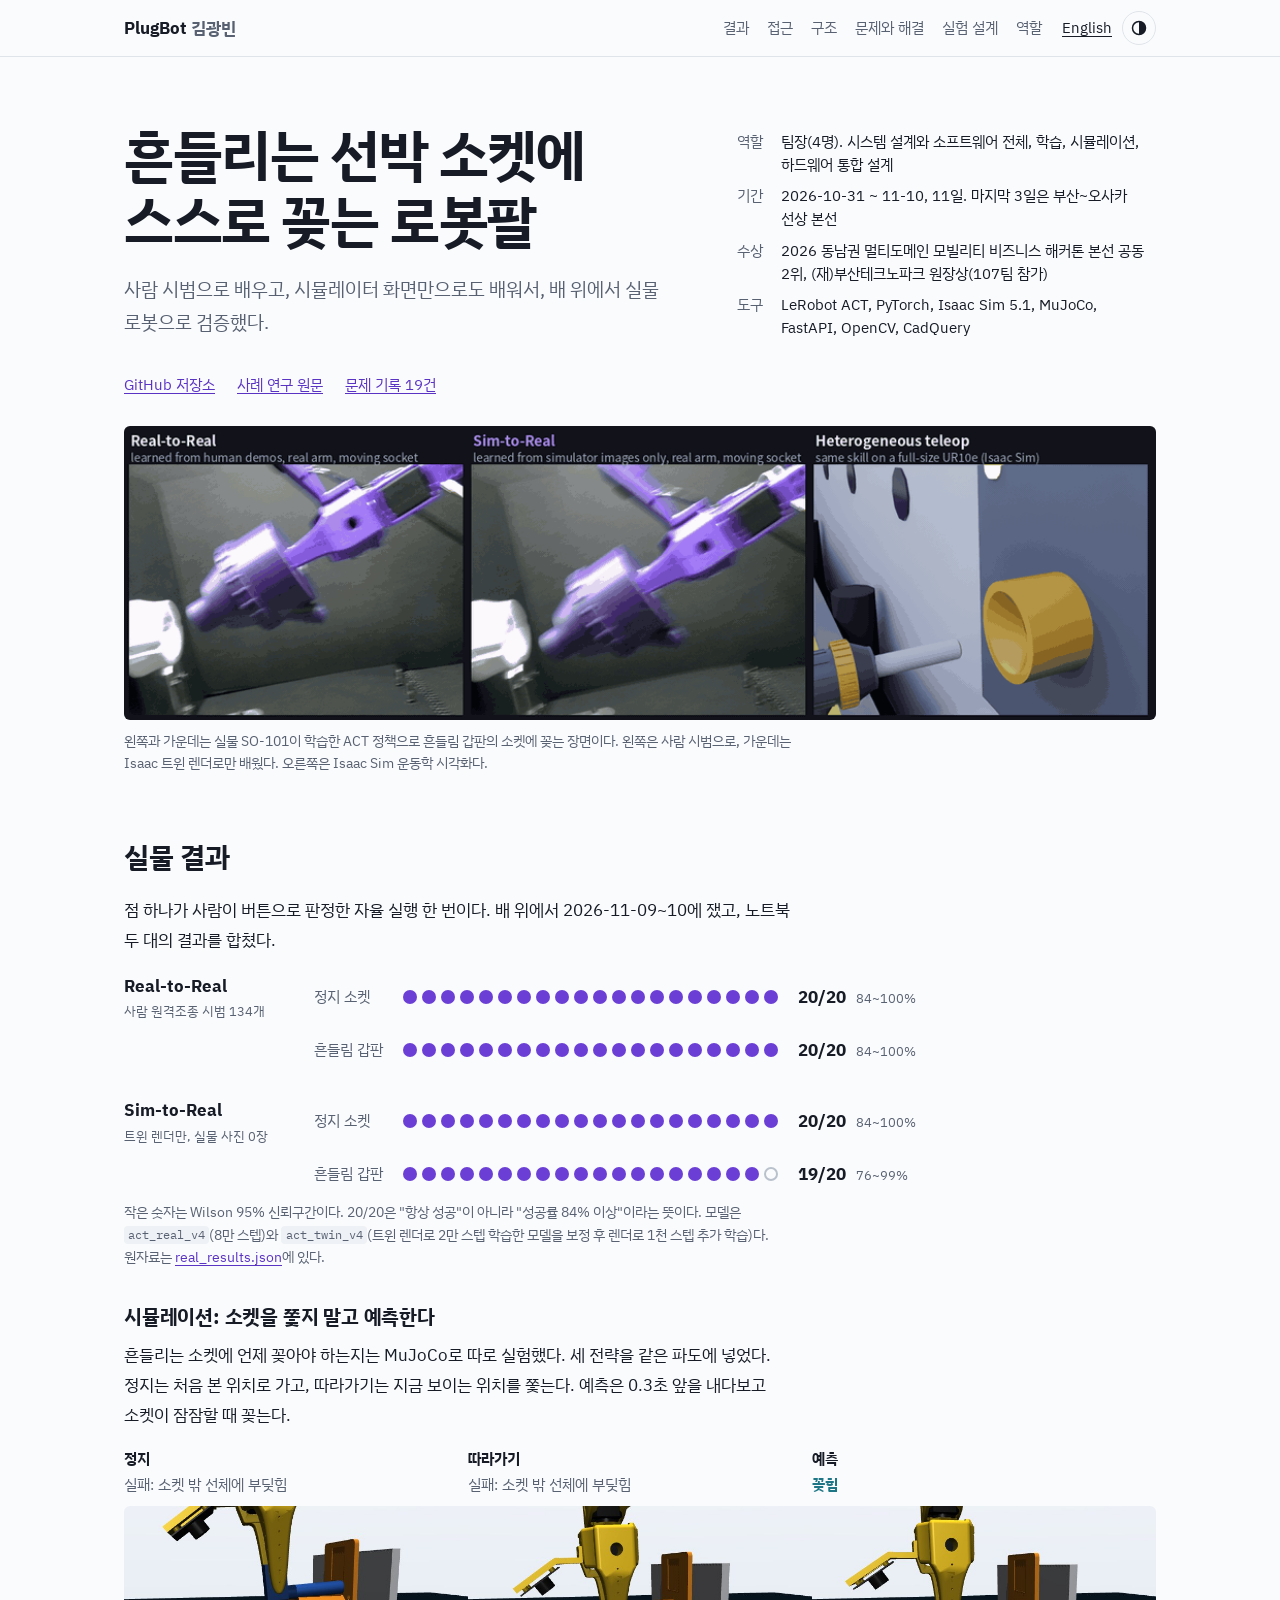
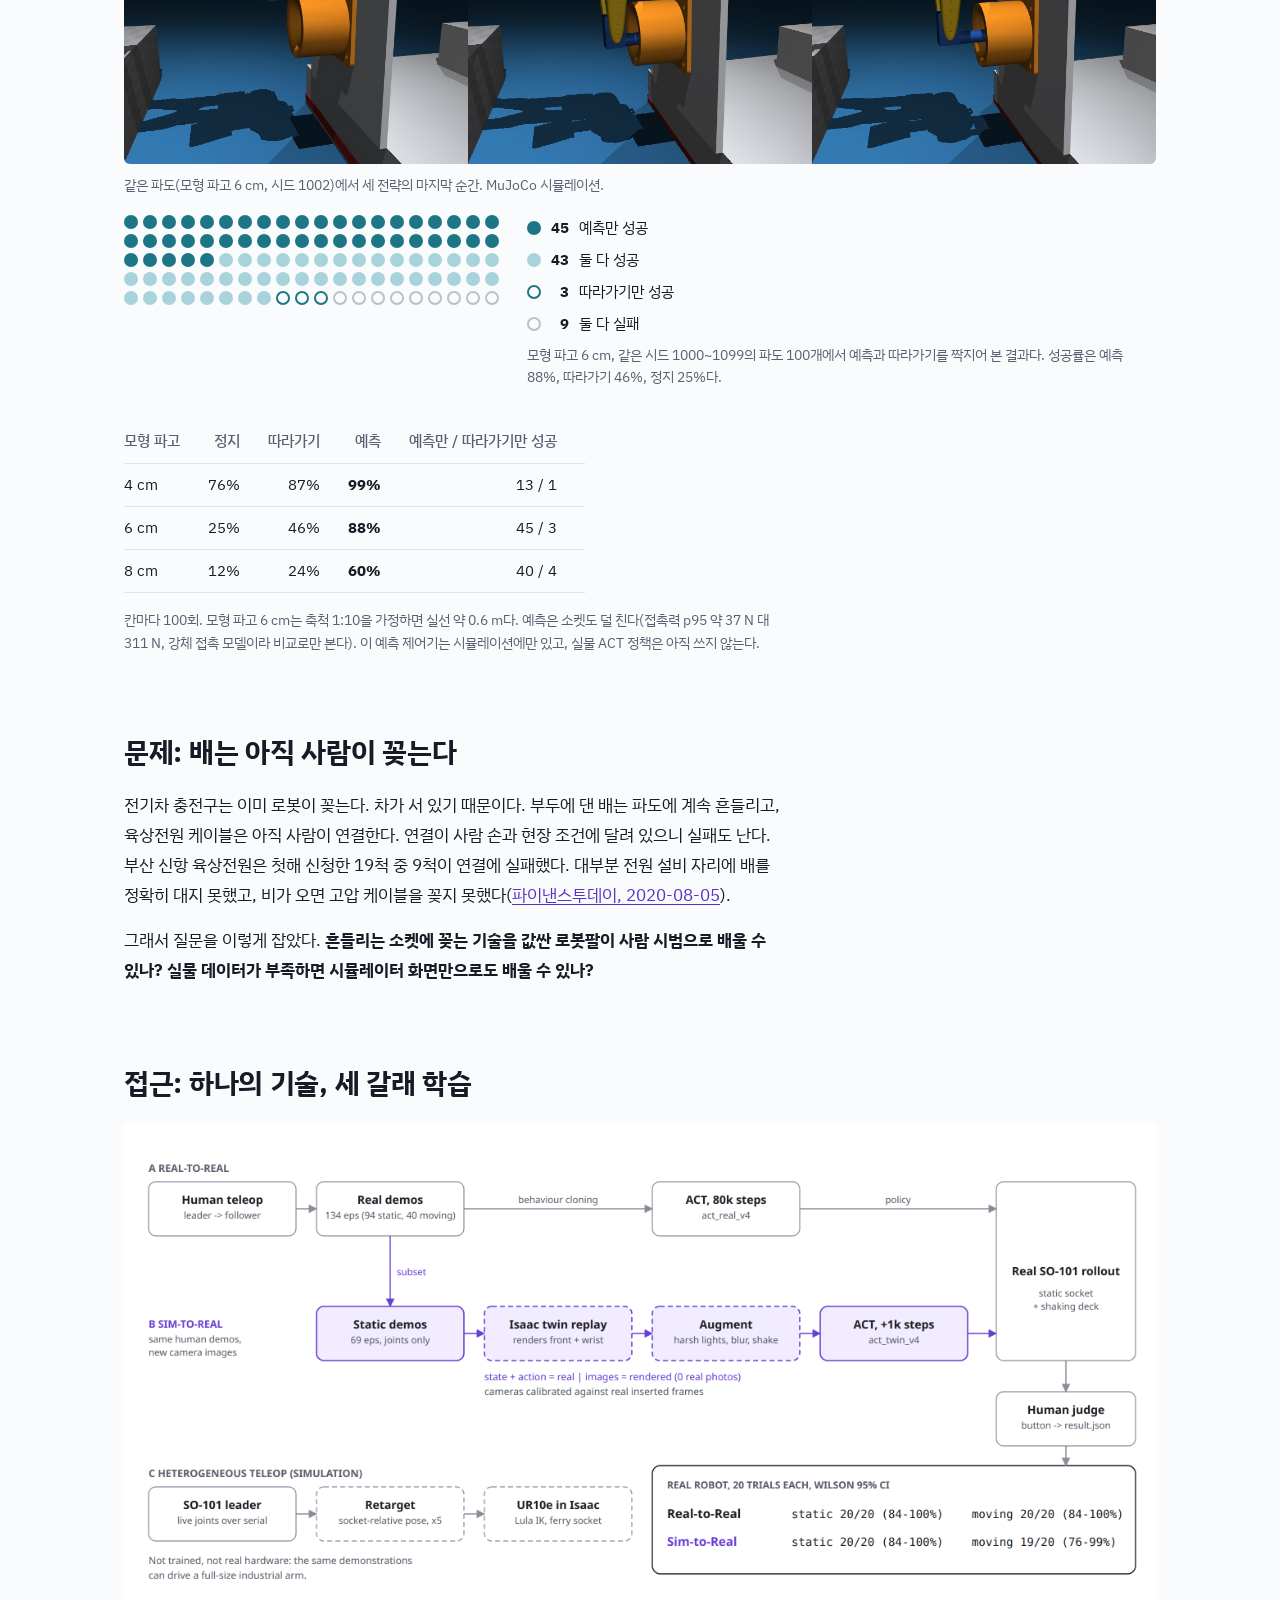
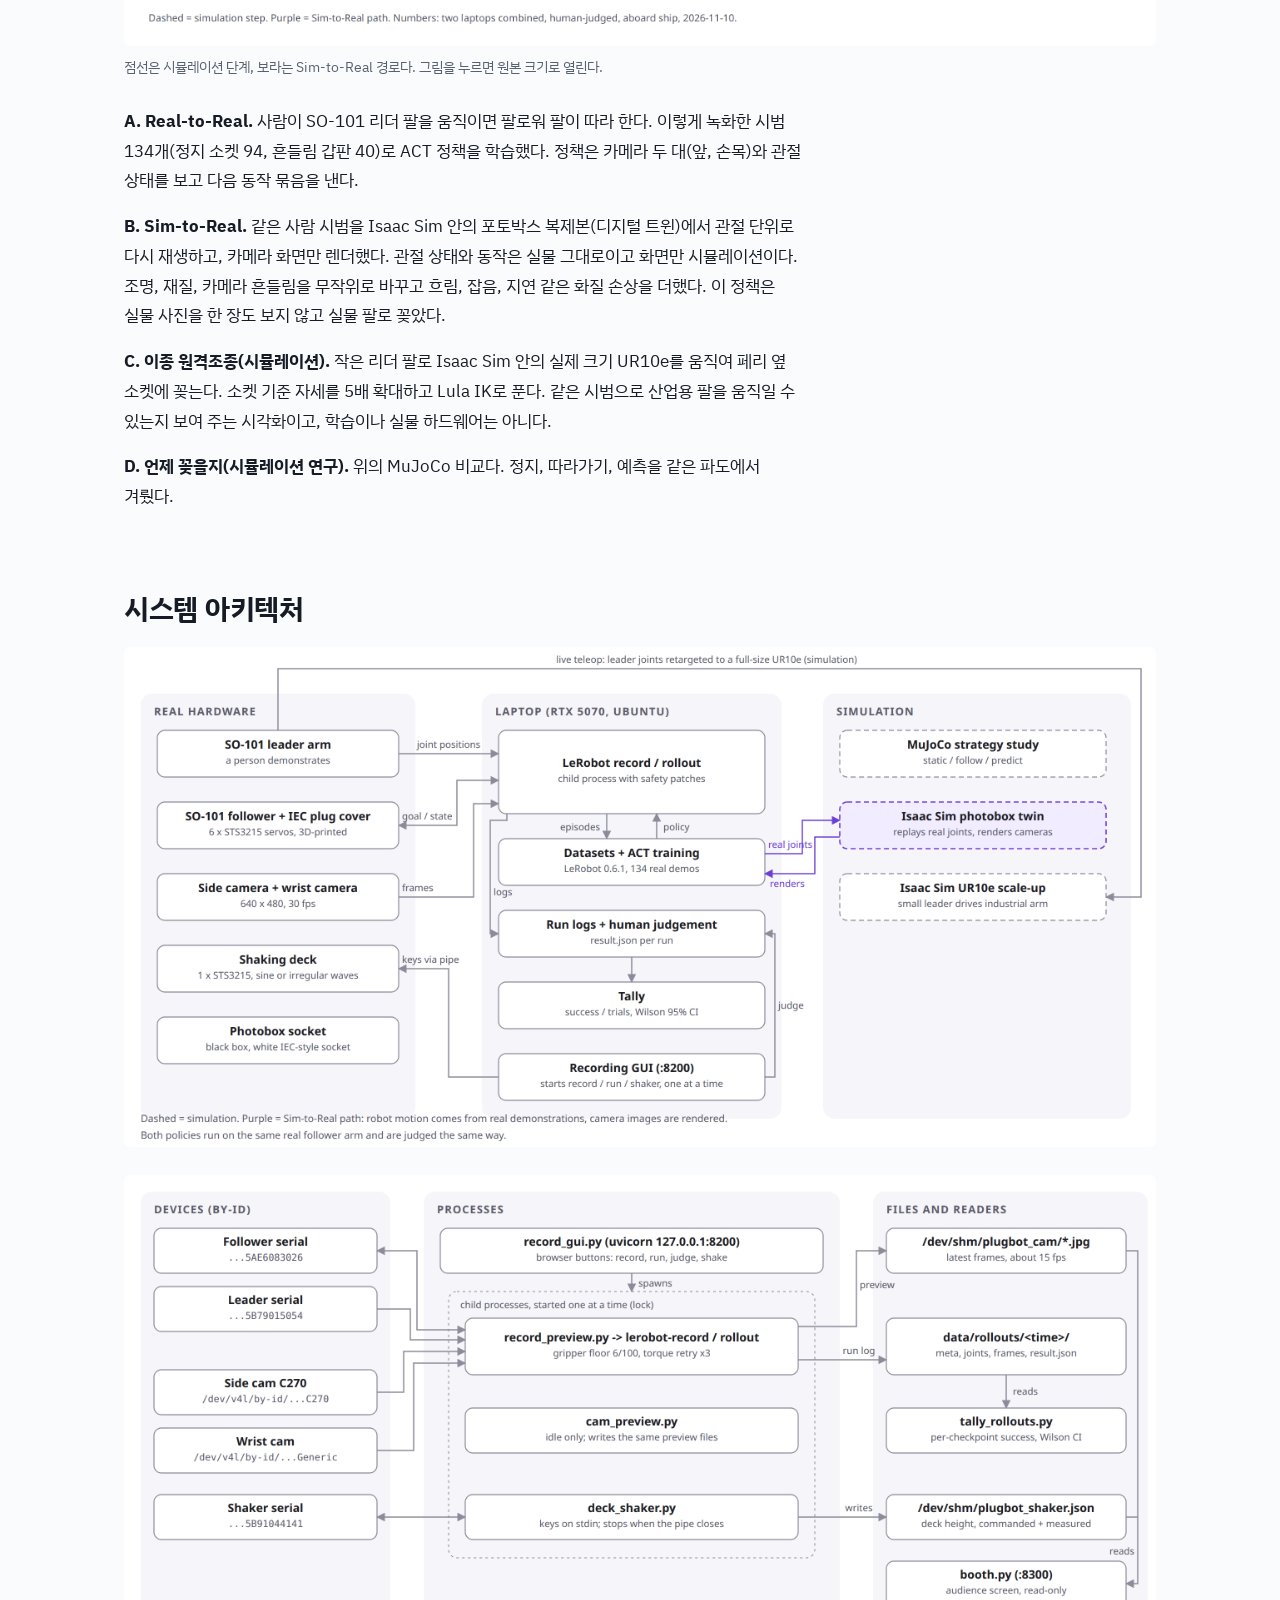
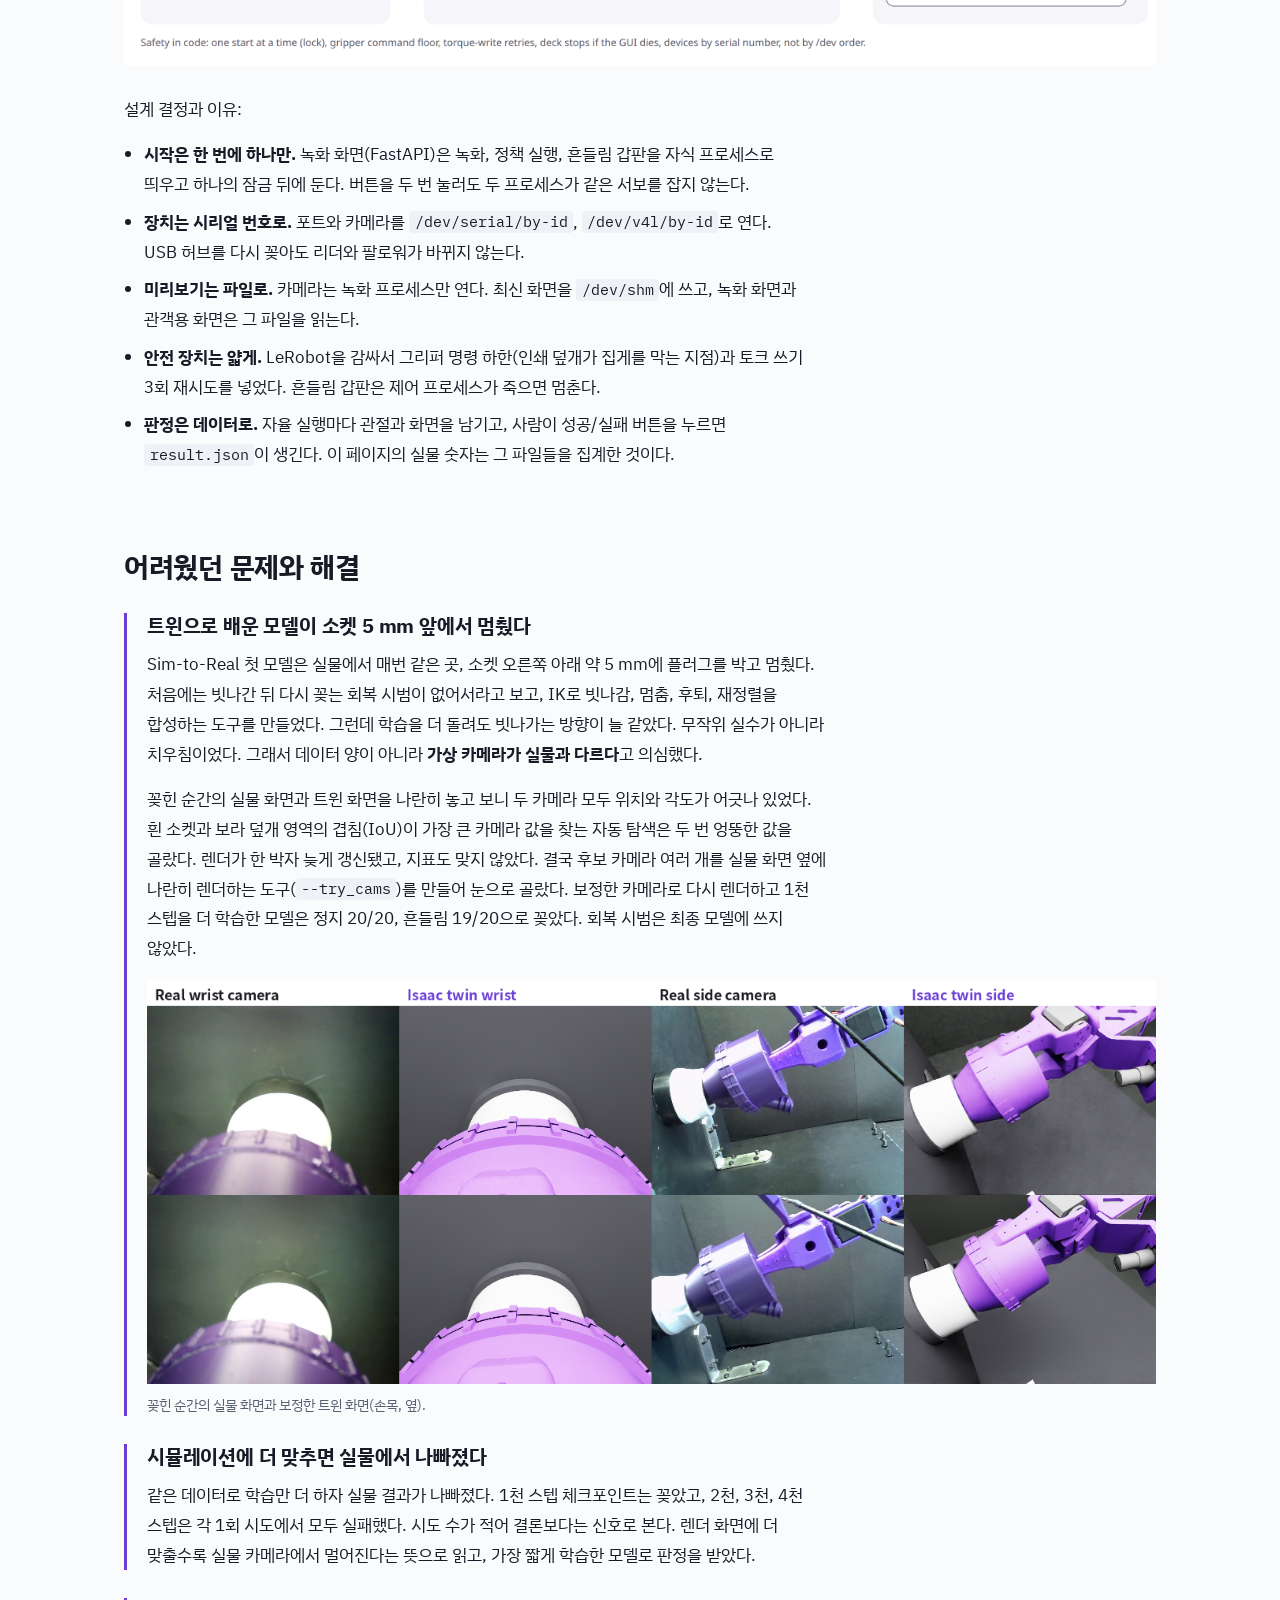
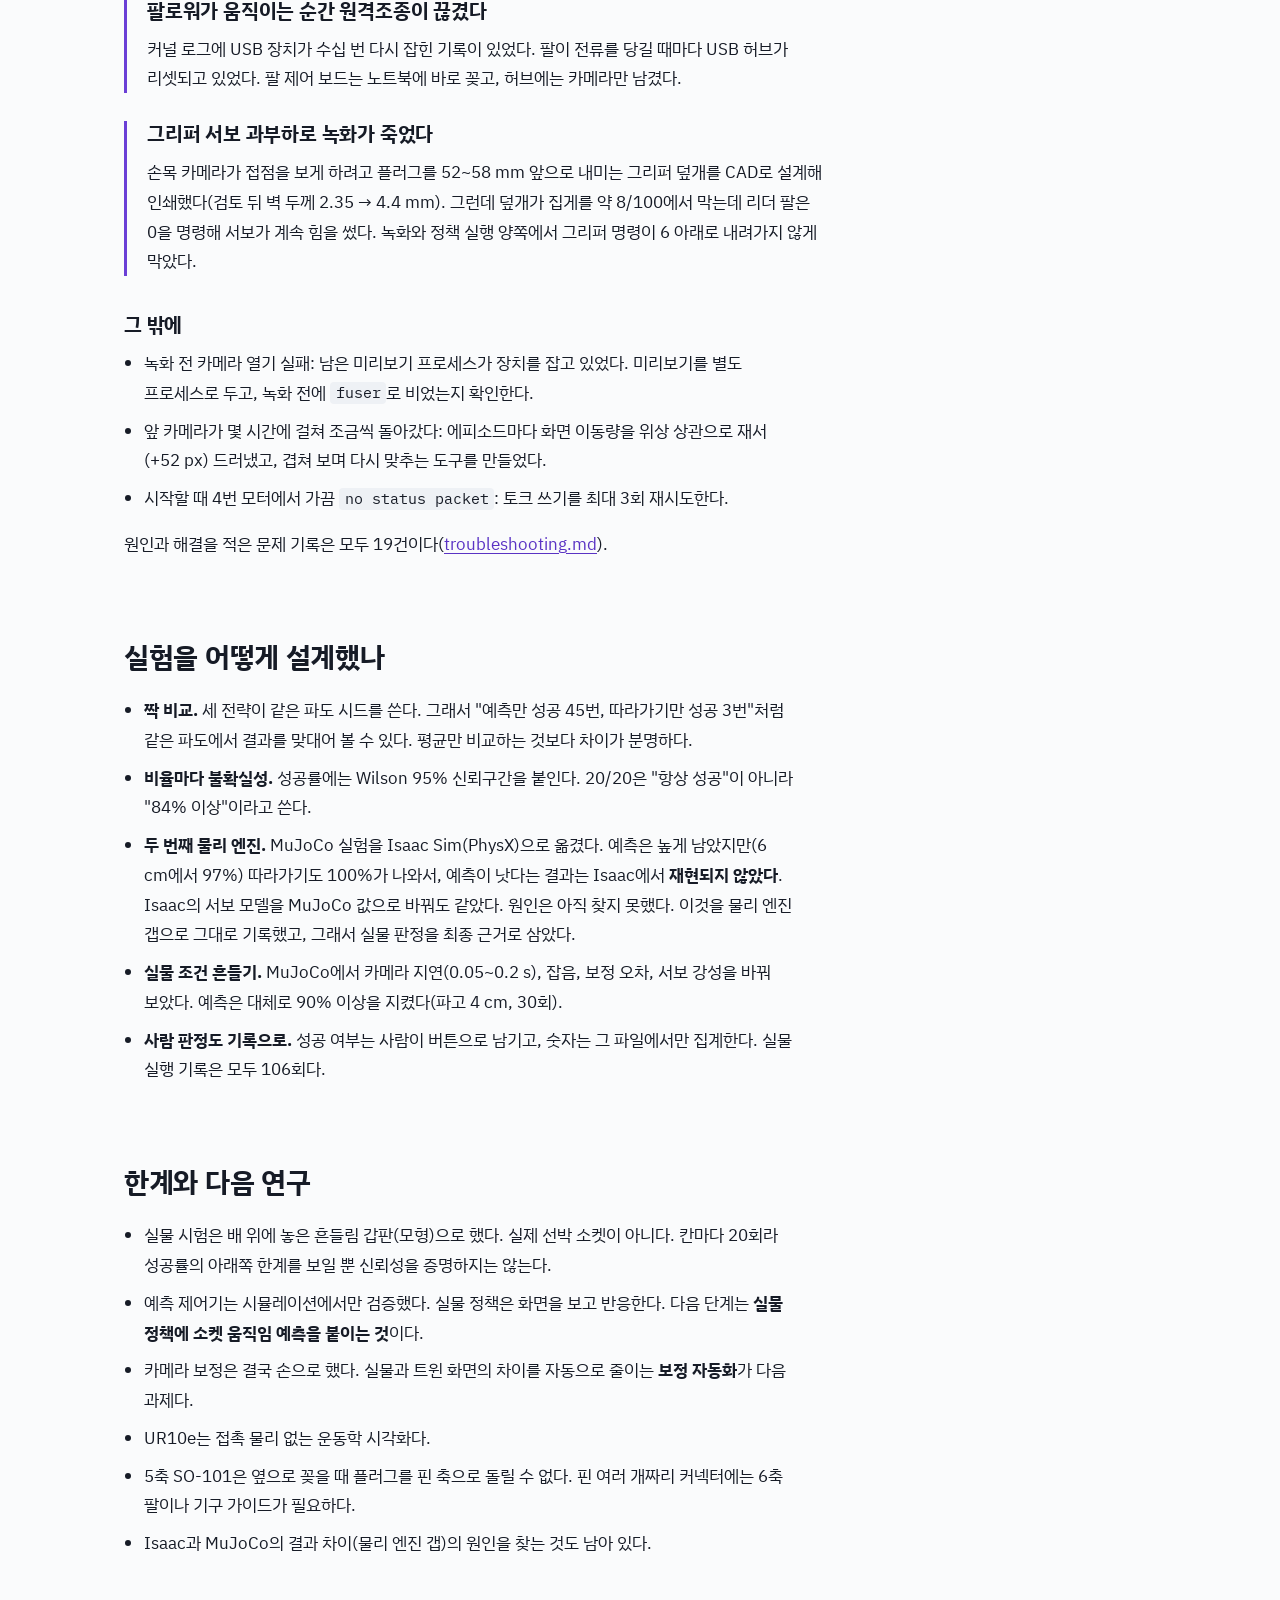
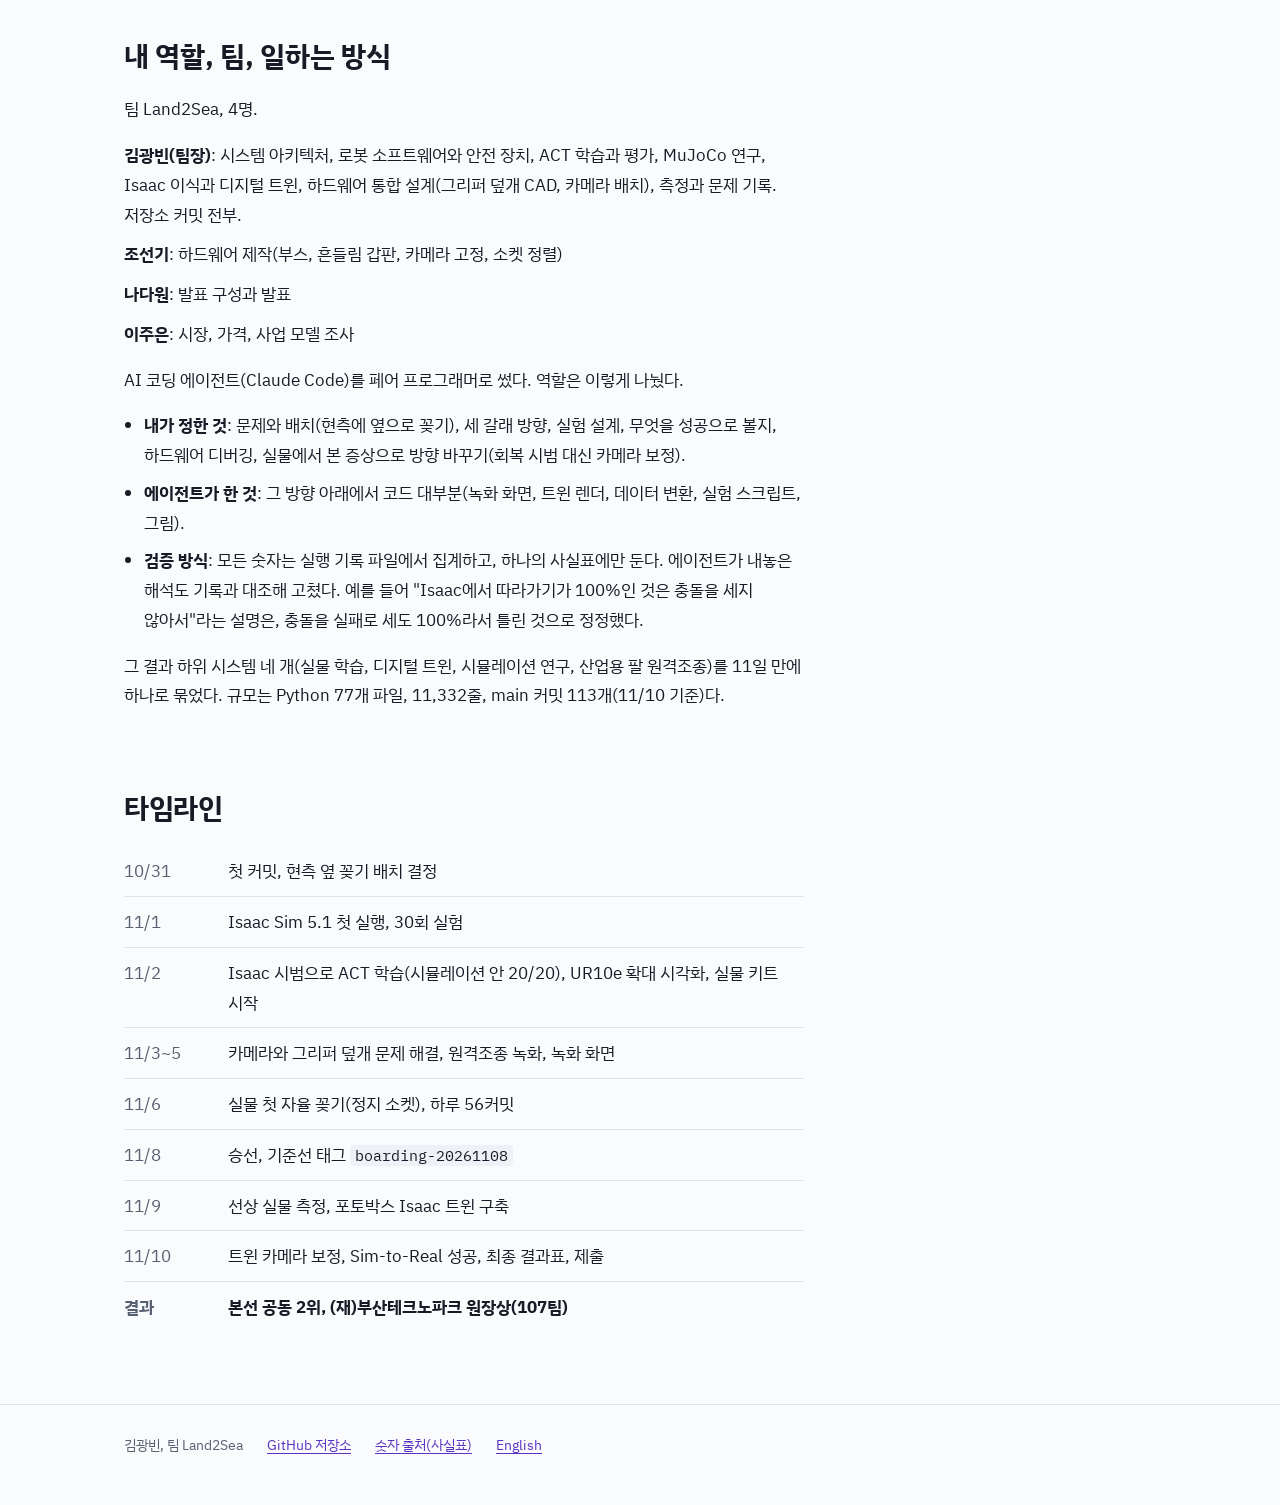
==== docs/index.html @ abcb16ec "포트폴리오 웹페이지(GitHub Pages용 docs/, 한국어와 영어): 판정 점판, 같은 파도 짝 비교 점, 아키텍처, 문제와 해결, 실험 설계, 역할. 영어 README용 M" ====
<!doctype html>
<html lang="ko">
<head>
<meta charset="utf-8">
<meta name="viewport" content="width=device-width, initial-scale=1">
<title>PlugBot 김광빈</title>
<meta name="description" content="흔들리는 선박 소켓에 스스로 꽂는 저가형 로봇팔. 사람 시범과 Isaac Sim 디지털 트윈으로 학습해 배 위 실물 로봇으로 검증했다. 2026 동남권 멀티도메인 모빌리티 비즈니스 해커톤 본선 공동 2위.">
<meta property="og:title" content="PlugBot: 흔들리는 선박 소켓에 스스로 꽂는 로봇팔">
<meta property="og:description" content="Real-to-Real 40/40, Sim-to-Real 39/40(실물 사진 0장). 본선 공동 2위, 부산테크노파크 원장상(107팀).">
<link rel="alternate" hreflang="en" href="en/">
<link rel="preconnect" href="https://fonts.googleapis.com">
<link rel="preconnect" href="https://fonts.gstatic.com" crossorigin>
<link href="https://fonts.googleapis.com/css2?family=IBM+Plex+Mono&family=IBM+Plex+Sans+KR:wght@400;500;700&display=swap" rel="stylesheet">
<link rel="stylesheet" href="assets/site.css">
<script src="assets/site.js"></script>
</head>
<body>

<header class="bar">
  <div class="wrap">
    <a class="name" href="#top">PlugBot <span class="muted">김광빈</span></a>
    <nav aria-label="페이지 안 이동">
      <a href="#results">결과</a>
      <a href="#approach">접근</a>
      <a href="#architecture">구조</a>
      <a href="#problems">문제와 해결</a>
      <a href="#method">실험 설계</a>
      <a href="#role">역할</a>
    </nav>
    <div class="tools">
      <a href="en/" hreflang="en" lang="en">English</a>
      <button class="theme" type="button" aria-label="어두운 화면 전환" aria-pressed="false">
        <svg viewBox="0 0 16 16" aria-hidden="true"><circle cx="8" cy="8" r="6.5" fill="none" stroke="currentColor" stroke-width="1.5"/><path d="M8 1.5a6.5 6.5 0 0 1 0 13z" fill="currentColor"/></svg>
      </button>
    </div>
  </div>
</header>

<main id="top">
<div class="wrap">

  <div class="hero">
    <div>
      <h1>흔들리는 선박 소켓에 스스로 꽂는 로봇팔</h1>
      <p class="lede">사람 시범으로 배우고, 시뮬레이터 화면만으로도 배워서, 배 위에서 실물 로봇으로 검증했다.</p>
    </div>
    <dl class="facts">
      <dt>역할</dt><dd>팀장(4명). 시스템 설계와 소프트웨어 전체, 학습, 시뮬레이션, 하드웨어 통합 설계</dd>
      <dt>기간</dt><dd>2026-10-31 ~ 11-10, 11일. 마지막 3일은 부산~오사카 선상 본선</dd>
      <dt>수상</dt><dd>2026 동남권 멀티도메인 모빌리티 비즈니스 해커톤 본선 공동 2위, (재)부산테크노파크 원장상(107팀 참가)</dd>
      <dt>도구</dt><dd>LeRobot ACT, PyTorch, Isaac Sim 5.1, MuJoCo, FastAPI, OpenCV, CadQuery</dd>
    </dl>
  </div>

  <div class="links">
    <a href="https://github.com/gawbi/plugbot">GitHub 저장소</a>
    <a href="https://github.com/gawbi/plugbot/blob/main/docs/portfolio/case_study_ko.md">사례 연구 원문</a>
    <a href="https://github.com/gawbi/plugbot/blob/main/docs/troubleshooting.md">문제 기록 19건</a>
  </div>

  <figure class="hero-media">
    <img src="assets/hero_three_paths.gif" width="1000" height="300" alt="왼쪽: 사람 시범으로 배운 실물 팔이 흔들리는 소켓에 꽂는다. 가운데: 시뮬레이터 화면만으로 배운 실물 팔이 흔들리는 소켓에 꽂는다. 오른쪽: 같은 동작을 Isaac Sim 안의 실제 크기 UR10e로.">
    <figcaption>왼쪽과 가운데는 실물 SO-101이 학습한 ACT 정책으로 흔들림 갑판의 소켓에 꽂는 장면이다. 왼쪽은 사람 시범으로, 가운데는 Isaac 트윈 렌더로만 배웠다. 오른쪽은 Isaac Sim 운동학 시각화다.</figcaption>
  </figure>

  <section id="results">
    <h2>실물 결과</h2>
    <p class="col">점 하나가 사람이 버튼으로 판정한 자율 실행 한 번이다. 배 위에서 2026-11-09~10에 쟀고, 노트북 두 대의 결과를 합쳤다.</p>

    <div class="ledger">
      <div class="grp">Real-to-Real<small>사람 원격조종 시범 134개</small></div>
      <div class="cond">정지 소켓</div>
      <div class="dots" data-runs="ok:20" role="img" aria-label="20번 중 20번 성공"></div>
      <div class="n">20/20<small>84~100%</small></div>

      <div class="sp"></div>
      <div class="cond">흔들림 갑판</div>
      <div class="dots" data-runs="ok:20" role="img" aria-label="20번 중 20번 성공"></div>
      <div class="n">20/20<small>84~100%</small></div>

      <div class="gap"></div>

      <div class="grp">Sim-to-Real<small>트윈 렌더만, 실물 사진 0장</small></div>
      <div class="cond">정지 소켓</div>
      <div class="dots" data-runs="ok:20" role="img" aria-label="20번 중 20번 성공"></div>
      <div class="n">20/20<small>84~100%</small></div>

      <div class="sp"></div>
      <div class="cond">흔들림 갑판</div>
      <div class="dots" data-runs="ok:19,no:1" role="img" aria-label="20번 중 19번 성공, 1번 실패"></div>
      <div class="n">19/20<small>76~99%</small></div>
    </div>
    <p class="small muted col">작은 숫자는 Wilson 95% 신뢰구간이다. 20/20은 "항상 성공"이 아니라 "성공률 84% 이상"이라는 뜻이다. 모델은 <code>act_real_v4</code>(8만 스텝)와 <code>act_twin_v4</code>(트윈 렌더로 2만 스텝 학습한 모델을 보정 후 렌더로 1천 스텝 추가 학습)다. 원자료는 <a href="https://github.com/gawbi/plugbot/blob/main/outputs/real_results.json">real_results.json</a>에 있다.</p>

    <h3>시뮬레이션: 소켓을 쫓지 말고 예측한다</h3>
    <p class="col">흔들리는 소켓에 언제 꽂아야 하는지는 MuJoCo로 따로 실험했다. 세 전략을 같은 파도에 넣었다. 정지는 처음 본 위치로 가고, 따라가기는 지금 보이는 위치를 쫓는다. 예측은 0.3초 앞을 내다보고 소켓이 잠잠할 때 꽂는다.</p>
    <figure class="strip">
      <div class="strip-labels">
        <div><b>정지</b><span class="fail">실패: 소켓 밖 선체에 부딪힘</span></div>
        <div><b>따라가기</b><span class="fail">실패: 소켓 밖 선체에 부딪힘</span></div>
        <div><b>예측</b><span class="win">꽂힘</span></div>
      </div>
      <img src="assets/mujoco_same_wave.jpg" width="1920" height="480" alt="같은 파도에서 정지와 따라가기는 플러그가 선체에 부딪히고, 예측은 소켓에 꽂힌 마지막 장면">
      <figcaption>같은 파도(모형 파고 6&nbsp;cm, 시드 1002)에서 세 전략의 마지막 순간. MuJoCo 시뮬레이션.</figcaption>
    </figure>

    <div class="paired sim">
      <div class="dots" data-runs="ok:45,pale:43,ring:3,no:9" role="img" aria-label="같은 파도 100개 중 예측만 성공 45, 둘 다 성공 43, 따라가기만 성공 3, 둘 다 실패 9"></div>
      <div>
        <ul class="legend">
          <li><span class="dot ok"></span><b>45</b> 예측만 성공</li>
          <li><span class="dot pale"></span><b>43</b> 둘 다 성공</li>
          <li><span class="dot ring"></span><b>3</b> 따라가기만 성공</li>
          <li><span class="dot no"></span><b>9</b> 둘 다 실패</li>
        </ul>
        <p class="small muted">모형 파고 6&nbsp;cm, 같은 시드 1000~1099의 파도 100개에서 예측과 따라가기를 짝지어 본 결과다. 성공률은 예측 88%, 따라가기 46%, 정지 25%다.</p>
      </div>
    </div>

    <div class="scroll">
    <table class="tbl">
      <thead><tr><th>모형 파고</th><th class="r">정지</th><th class="r">따라가기</th><th class="r">예측</th><th class="r">예측만 / 따라가기만 성공</th></tr></thead>
      <tbody>
        <tr><td>4&nbsp;cm</td><td class="r">76%</td><td class="r">87%</td><td class="r"><strong>99%</strong></td><td class="r">13 / 1</td></tr>
        <tr><td>6&nbsp;cm</td><td class="r">25%</td><td class="r">46%</td><td class="r"><strong>88%</strong></td><td class="r">45 / 3</td></tr>
        <tr><td>8&nbsp;cm</td><td class="r">12%</td><td class="r">24%</td><td class="r"><strong>60%</strong></td><td class="r">40 / 4</td></tr>
      </tbody>
    </table>
    </div>
    <p class="small muted col">칸마다 100회. 모형 파고 6 cm는 축척 1:10을 가정하면 실선 약 0.6 m다. 예측은 소켓도 덜 친다(접촉력 p95 약 37&nbsp;N 대 311&nbsp;N, 강체 접촉 모델이라 비교로만 본다). 이 예측 제어기는 시뮬레이션에만 있고, 실물 ACT 정책은 아직 쓰지 않는다.</p>
  </section>

  <section id="problem" class="col">
    <h2>문제: 배는 아직 사람이 꽂는다</h2>
    <p>전기차 충전구는 이미 로봇이 꽂는다. 차가 서 있기 때문이다. 부두에 댄 배는 파도에 계속 흔들리고, 육상전원 케이블은 아직 사람이 연결한다. 연결이 사람 손과 현장 조건에 달려 있으니 실패도 난다. 부산 신항 육상전원은 첫해 신청한 19척 중 9척이 연결에 실패했다. 대부분 전원 설비 자리에 배를 정확히 대지 못했고, 비가 오면 고압 케이블을 꽂지 못했다(<a href="https://www.fntoday.co.kr/news/articleView.html?idxno=227118">파이낸스투데이, 2020-08-05</a>).</p>
    <p>그래서 질문을 이렇게 잡았다. <strong>흔들리는 소켓에 꽂는 기술을 값싼 로봇팔이 사람 시범으로 배울 수 있나? 실물 데이터가 부족하면 시뮬레이터 화면만으로도 배울 수 있나?</strong></p>
  </section>

  <section id="approach">
    <h2>접근: 하나의 기술, 세 갈래 학습</h2>
    <figure class="diagram">
      <a class="lt" href="portfolio/img/arch_pipeline.png"><img src="portfolio/img/arch_pipeline.png" width="2520" height="1280" alt="세 갈래 학습 경로가 하나의 실물 평가로 모인다"></a>
      <a class="dk" href="portfolio/img/arch_pipeline_dark.png"><img src="portfolio/img/arch_pipeline_dark.png" width="2520" height="1280" alt="세 갈래 학습 경로가 하나의 실물 평가로 모인다"></a>
      <figcaption>점선은 시뮬레이션 단계, 보라는 Sim-to-Real 경로다. 그림을 누르면 원본 크기로 열린다.</figcaption>
    </figure>
    <div class="col">
      <p><strong>A. Real-to-Real.</strong> 사람이 SO-101 리더 팔을 움직이면 팔로워 팔이 따라 한다. 이렇게 녹화한 시범 134개(정지 소켓 94, 흔들림 갑판 40)로 ACT 정책을 학습했다. 정책은 카메라 두 대(앞, 손목)와 관절 상태를 보고 다음 동작 묶음을 낸다.</p>
      <p><strong>B. Sim-to-Real.</strong> 같은 사람 시범을 Isaac Sim 안의 포토박스 복제본(디지털 트윈)에서 관절 단위로 다시 재생하고, 카메라 화면만 렌더했다. 관절 상태와 동작은 실물 그대로이고 화면만 시뮬레이션이다. 조명, 재질, 카메라 흔들림을 무작위로 바꾸고 흐림, 잡음, 지연 같은 화질 손상을 더했다. 이 정책은 실물 사진을 한 장도 보지 않고 실물 팔로 꽂았다.</p>
      <p><strong>C. 이종 원격조종(시뮬레이션).</strong> 작은 리더 팔로 Isaac Sim 안의 실제 크기 UR10e를 움직여 페리 옆 소켓에 꽂는다. 소켓 기준 자세를 5배 확대하고 Lula IK로 푼다. 같은 시범으로 산업용 팔을 움직일 수 있는지 보여 주는 시각화이고, 학습이나 실물 하드웨어는 아니다.</p>
      <p><strong>D. 언제 꽂을지(시뮬레이션 연구).</strong> 위의 MuJoCo 비교다. 정지, 따라가기, 예측을 같은 파도에서 겨뤘다.</p>
    </div>
  </section>

  <section id="architecture">
    <h2>시스템 아키텍처</h2>
    <figure class="diagram">
      <a class="lt" href="portfolio/img/arch_overview.png"><img src="portfolio/img/arch_overview.png" alt="시스템 개요: 실물 하드웨어, 노트북 소프트웨어, 시뮬레이션"></a>
      <a class="dk" href="portfolio/img/arch_overview_dark.png"><img src="portfolio/img/arch_overview_dark.png" alt="시스템 개요: 실물 하드웨어, 노트북 소프트웨어, 시뮬레이션"></a>
    </figure>
    <figure class="diagram">
      <a class="lt" href="portfolio/img/arch_runtime.png"><img src="portfolio/img/arch_runtime.png" alt="실행 구조: 프로세스, 포트, 장치, 공유 파일"></a>
      <a class="dk" href="portfolio/img/arch_runtime_dark.png"><img src="portfolio/img/arch_runtime_dark.png" alt="실행 구조: 프로세스, 포트, 장치, 공유 파일"></a>
    </figure>
    <div class="col">
      <p>설계 결정과 이유:</p>
      <ul class="decisions">
        <li><strong>시작은 한 번에 하나만.</strong> 녹화 화면(FastAPI)은 녹화, 정책 실행, 흔들림 갑판을 자식 프로세스로 띄우고 하나의 잠금 뒤에 둔다. 버튼을 두 번 눌러도 두 프로세스가 같은 서보를 잡지 않는다.</li>
        <li><strong>장치는 시리얼 번호로.</strong> 포트와 카메라를 <code>/dev/serial/by-id</code>, <code>/dev/v4l/by-id</code>로 연다. USB 허브를 다시 꽂아도 리더와 팔로워가 바뀌지 않는다.</li>
        <li><strong>미리보기는 파일로.</strong> 카메라는 녹화 프로세스만 연다. 최신 화면을 <code>/dev/shm</code>에 쓰고, 녹화 화면과 관객용 화면은 그 파일을 읽는다.</li>
        <li><strong>안전 장치는 얇게.</strong> LeRobot을 감싸서 그리퍼 명령 하한(인쇄 덮개가 집게를 막는 지점)과 토크 쓰기 3회 재시도를 넣었다. 흔들림 갑판은 제어 프로세스가 죽으면 멈춘다.</li>
        <li><strong>판정은 데이터로.</strong> 자율 실행마다 관절과 화면을 남기고, 사람이 성공/실패 버튼을 누르면 <code>result.json</code>이 생긴다. 이 페이지의 실물 숫자는 그 파일들을 집계한 것이다.</li>
      </ul>
    </div>
  </section>

  <section id="problems">
    <h2>어려웠던 문제와 해결</h2>

    <div class="story">
      <h3>트윈으로 배운 모델이 소켓 5&nbsp;mm 앞에서 멈췄다</h3>
      <div class="col">
        <p>Sim-to-Real 첫 모델은 실물에서 매번 같은 곳, 소켓 오른쪽 아래 약 5 mm에 플러그를 박고 멈췄다. 처음에는 빗나간 뒤 다시 꽂는 회복 시범이 없어서라고 보고, IK로 빗나감, 멈춤, 후퇴, 재정렬을 합성하는 도구를 만들었다. 그런데 학습을 더 돌려도 빗나가는 방향이 늘 같았다. 무작위 실수가 아니라 치우침이었다. 그래서 데이터 양이 아니라 <strong>가상 카메라가 실물과 다르다</strong>고 의심했다.</p>
        <p>꽂힌 순간의 실물 화면과 트윈 화면을 나란히 놓고 보니 두 카메라 모두 위치와 각도가 어긋나 있었다. 흰 소켓과 보라 덮개 영역의 겹침(IoU)이 가장 큰 카메라 값을 찾는 자동 탐색은 두 번 엉뚱한 값을 골랐다. 렌더가 한 박자 늦게 갱신됐고, 지표도 맞지 않았다. 결국 후보 카메라 여러 개를 실물 화면 옆에 나란히 렌더하는 도구(<code>--try_cams</code>)를 만들어 눈으로 골랐다. 보정한 카메라로 다시 렌더하고 1천 스텝을 더 학습한 모델은 정지 20/20, 흔들림 19/20으로 꽂았다. 회복 시범은 최종 모델에 쓰지 않았다.</p>
      </div>
      <figure>
        <img src="assets/twin_vs_real.png" width="1280" height="514" alt="꽂힌 순간의 실물 화면과 보정한 Isaac 트윈 화면을 나란히 놓은 비교">
        <figcaption>꽂힌 순간의 실물 화면과 보정한 트윈 화면(손목, 옆).</figcaption>
      </figure>
    </div>

    <div class="story">
      <h3>시뮬레이션에 더 맞추면 실물에서 나빠졌다</h3>
      <p class="col">같은 데이터로 학습만 더 하자 실물 결과가 나빠졌다. 1천 스텝 체크포인트는 꽂았고, 2천, 3천, 4천 스텝은 각 1회 시도에서 모두 실패했다. 시도 수가 적어 결론보다는 신호로 본다. 렌더 화면에 더 맞출수록 실물 카메라에서 멀어진다는 뜻으로 읽고, 가장 짧게 학습한 모델로 판정을 받았다.</p>
    </div>

    <div class="story">
      <h3>팔로워가 움직이는 순간 원격조종이 끊겼다</h3>
      <p class="col">커널 로그에 USB 장치가 수십 번 다시 잡힌 기록이 있었다. 팔이 전류를 당길 때마다 USB 허브가 리셋되고 있었다. 팔 제어 보드는 노트북에 바로 꽂고, 허브에는 카메라만 남겼다.</p>
    </div>

    <div class="story">
      <h3>그리퍼 서보 과부하로 녹화가 죽었다</h3>
      <p class="col">손목 카메라가 접점을 보게 하려고 플러그를 52~58&nbsp;mm 앞으로 내미는 그리퍼 덮개를 CAD로 설계해 인쇄했다(검토 뒤 벽 두께 2.35 → 4.4&nbsp;mm). 그런데 덮개가 집게를 약 8/100에서 막는데 리더 팔은 0을 명령해 서보가 계속 힘을 썼다. 녹화와 정책 실행 양쪽에서 그리퍼 명령이 6 아래로 내려가지 않게 막았다.</p>
    </div>

    <div class="col">
      <h3>그 밖에</h3>
      <ul>
        <li>녹화 전 카메라 열기 실패: 남은 미리보기 프로세스가 장치를 잡고 있었다. 미리보기를 별도 프로세스로 두고, 녹화 전에 <code>fuser</code>로 비었는지 확인한다.</li>
        <li>앞 카메라가 몇 시간에 걸쳐 조금씩 돌아갔다: 에피소드마다 화면 이동량을 위상 상관으로 재서(+52&nbsp;px) 드러냈고, 겹쳐 보며 다시 맞추는 도구를 만들었다.</li>
        <li>시작할 때 4번 모터에서 가끔 <code>no status packet</code>: 토크 쓰기를 최대 3회 재시도한다.</li>
      </ul>
      <p>원인과 해결을 적은 문제 기록은 모두 19건이다(<a href="https://github.com/gawbi/plugbot/blob/main/docs/troubleshooting.md">troubleshooting.md</a>).</p>
    </div>
  </section>

  <section id="method" class="col">
    <h2>실험을 어떻게 설계했나</h2>
    <ul>
      <li><strong>짝 비교.</strong> 세 전략이 같은 파도 시드를 쓴다. 그래서 "예측만 성공 45번, 따라가기만 성공 3번"처럼 같은 파도에서 결과를 맞대어 볼 수 있다. 평균만 비교하는 것보다 차이가 분명하다.</li>
      <li><strong>비율마다 불확실성.</strong> 성공률에는 Wilson 95% 신뢰구간을 붙인다. 20/20은 "항상 성공"이 아니라 "84% 이상"이라고 쓴다.</li>
      <li><strong>두 번째 물리 엔진.</strong> MuJoCo 실험을 Isaac Sim(PhysX)으로 옮겼다. 예측은 높게 남았지만(6 cm에서 97%) 따라가기도 100%가 나와서, 예측이 낫다는 결과는 Isaac에서 <strong>재현되지 않았다</strong>. Isaac의 서보 모델을 MuJoCo 값으로 바꿔도 같았다. 원인은 아직 찾지 못했다. 이것을 물리 엔진 갭으로 그대로 기록했고, 그래서 실물 판정을 최종 근거로 삼았다.</li>
      <li><strong>실물 조건 흔들기.</strong> MuJoCo에서 카메라 지연(0.05~0.2&nbsp;s), 잡음, 보정 오차, 서보 강성을 바꿔 보았다. 예측은 대체로 90% 이상을 지켰다(파고 4&nbsp;cm, 30회).</li>
      <li><strong>사람 판정도 기록으로.</strong> 성공 여부는 사람이 버튼으로 남기고, 숫자는 그 파일에서만 집계한다. 실물 실행 기록은 모두 106회다.</li>
    </ul>
  </section>

  <section id="next" class="col">
    <h2>한계와 다음 연구</h2>
    <ul>
      <li>실물 시험은 배 위에 놓은 흔들림 갑판(모형)으로 했다. 실제 선박 소켓이 아니다. 칸마다 20회라 성공률의 아래쪽 한계를 보일 뿐 신뢰성을 증명하지는 않는다.</li>
      <li>예측 제어기는 시뮬레이션에서만 검증했다. 실물 정책은 화면을 보고 반응한다. 다음 단계는 <strong>실물 정책에 소켓 움직임 예측을 붙이는 것</strong>이다.</li>
      <li>카메라 보정은 결국 손으로 했다. 실물과 트윈 화면의 차이를 자동으로 줄이는 <strong>보정 자동화</strong>가 다음 과제다.</li>
      <li>UR10e는 접촉 물리 없는 운동학 시각화다.</li>
      <li>5축 SO-101은 옆으로 꽂을 때 플러그를 핀 축으로 돌릴 수 없다. 핀 여러 개짜리 커넥터에는 6축 팔이나 기구 가이드가 필요하다.</li>
      <li>Isaac과 MuJoCo의 결과 차이(물리 엔진 갭)의 원인을 찾는 것도 남아 있다.</li>
    </ul>
  </section>

  <section id="role" class="col">
    <h2>내 역할, 팀, 일하는 방식</h2>
    <p>팀 Land2Sea, 4명.</p>
    <ul class="team">
      <li><strong>김광빈(팀장)</strong>: 시스템 아키텍처, 로봇 소프트웨어와 안전 장치, ACT 학습과 평가, MuJoCo 연구, Isaac 이식과 디지털 트윈, 하드웨어 통합 설계(그리퍼 덮개 CAD, 카메라 배치), 측정과 문제 기록. 저장소 커밋 전부.</li>
      <li><strong>조선기</strong>: 하드웨어 제작(부스, 흔들림 갑판, 카메라 고정, 소켓 정렬)</li>
      <li><strong>나다원</strong>: 발표 구성과 발표</li>
      <li><strong>이주은</strong>: 시장, 가격, 사업 모델 조사</li>
    </ul>
    <p>AI 코딩 에이전트(Claude Code)를 페어 프로그래머로 썼다. 역할은 이렇게 나눴다.</p>
    <ul>
      <li><strong>내가 정한 것</strong>: 문제와 배치(현측에 옆으로 꽂기), 세 갈래 방향, 실험 설계, 무엇을 성공으로 볼지, 하드웨어 디버깅, 실물에서 본 증상으로 방향 바꾸기(회복 시범 대신 카메라 보정).</li>
      <li><strong>에이전트가 한 것</strong>: 그 방향 아래에서 코드 대부분(녹화 화면, 트윈 렌더, 데이터 변환, 실험 스크립트, 그림).</li>
      <li><strong>검증 방식</strong>: 모든 숫자는 실행 기록 파일에서 집계하고, 하나의 사실표에만 둔다. 에이전트가 내놓은 해석도 기록과 대조해 고쳤다. 예를 들어 "Isaac에서 따라가기가 100%인 것은 충돌을 세지 않아서"라는 설명은, 충돌을 실패로 세도 100%라서 틀린 것으로 정정했다.</li>
    </ul>
    <p>그 결과 하위 시스템 네 개(실물 학습, 디지털 트윈, 시뮬레이션 연구, 산업용 팔 원격조종)를 11일 만에 하나로 묶었다. 규모는 Python 77개 파일, 11,332줄, main 커밋 113개(11/10 기준)다.</p>
  </section>

  <section id="timeline">
    <h2>타임라인</h2>
    <ol class="timeline">
      <li><time>10/31</time><span>첫 커밋, 현측 옆 꽂기 배치 결정</span></li>
      <li><time>11/1</time><span>Isaac Sim 5.1 첫 실행, 30회 실험</span></li>
      <li><time>11/2</time><span>Isaac 시범으로 ACT 학습(시뮬레이션 안 20/20), UR10e 확대 시각화, 실물 키트 시작</span></li>
      <li><time>11/3~5</time><span>카메라와 그리퍼 덮개 문제 해결, 원격조종 녹화, 녹화 화면</span></li>
      <li><time>11/6</time><span>실물 첫 자율 꽂기(정지 소켓), 하루 56커밋</span></li>
      <li><time>11/8</time><span>승선, 기준선 태그 <code>boarding-20261108</code></span></li>
      <li><time>11/9</time><span>선상 실물 측정, 포토박스 Isaac 트윈 구축</span></li>
      <li><time>11/10</time><span>트윈 카메라 보정, Sim-to-Real 성공, 최종 결과표, 제출</span></li>
      <li class="end"><time>결과</time><span>본선 공동 2위, (재)부산테크노파크 원장상(107팀)</span></li>
    </ol>
  </section>

</div>
</main>

<footer>
  <div class="wrap">
    <span>김광빈, 팀 Land2Sea</span>
    <a href="https://github.com/gawbi/plugbot">GitHub 저장소</a>
    <a href="https://github.com/gawbi/plugbot/blob/main/docs/portfolio/facts.md">숫자 출처(사실표)</a>
    <a href="en/" hreflang="en" lang="en">English</a>
  </div>
</footer>
</body>
</html>
---- docs/assets/site.css ----
/* PlugBot portfolio page. Purple = real robot, teal = simulation. */
:root {
  --bg: #fafbfc;
  --ink: #161b26;
  --muted: #586172;
  --rule: #dfe4ea;
  --surface: #eef1f5;
  --real: #6b3fd6;
  --sim: #1d7686;
  --sim-pale: #a9d3da;
  --off: #b9c1cc;
  --link: #5a33c4;
  color-scheme: light;
}
@media (prefers-color-scheme: dark) {
  :root:not([data-theme="light"]) {
    --bg: #0e1522; --ink: #e7ebf1; --muted: #9ba5b4; --rule: #24304a; --surface: #152036;
    --real: #a68bff; --sim: #5cb8c8; --sim-pale: #2b5560; --off: #46526a; --link: #b9a4ff;
    color-scheme: dark;
  }
}
:root[data-theme="dark"] {
  --bg: #0e1522; --ink: #e7ebf1; --muted: #9ba5b4; --rule: #24304a; --surface: #152036;
  --real: #a68bff; --sim: #5cb8c8; --sim-pale: #2b5560; --off: #46526a; --link: #b9a4ff;
  color-scheme: dark;
}

* { box-sizing: border-box; }
html { -webkit-text-size-adjust: 100%; scroll-padding-top: 72px; }
body {
  margin: 0;
  background: var(--bg);
  color: var(--ink);
  font-family: "IBM Plex Sans KR", "IBM Plex Sans", "Apple SD Gothic Neo", "Noto Sans KR", system-ui, sans-serif;
  font-size: 17px;
  line-height: 1.75;
  word-break: keep-all;
  overflow-wrap: break-word;
}
html:lang(en) body { line-height: 1.65; }
img { max-width: 100%; height: auto; display: block; }
a { color: var(--link); text-underline-offset: 3px; text-decoration-thickness: 1px; }
a:hover { text-decoration-thickness: 2px; }
:focus-visible { outline: 2px solid var(--real); outline-offset: 3px; border-radius: 2px; }
code { font-family: "IBM Plex Mono", ui-monospace, monospace; font-size: 0.86em; background: var(--surface); padding: 0.1em 0.35em; border-radius: 4px; white-space: nowrap; }
strong { font-weight: 700; }

/* layout: one reading column, figures may run wider */
.wrap { max-width: 1080px; margin: 0 auto; padding: 0 24px; }
.col { max-width: 680px; }
section { padding: 56px 0 8px; }
h1, h2, h3 { line-height: 1.3; letter-spacing: -0.01em; margin: 0; }
h2 { font-size: 28px; font-weight: 700; margin-bottom: 20px; }
h3 { font-size: 20px; font-weight: 700; margin: 36px 0 10px; }
p { margin: 0 0 16px; }
ul { margin: 0 0 16px; padding-left: 1.2em; }
li { margin-bottom: 8px; }
.muted { color: var(--muted); }
.small { font-size: 14px; line-height: 1.6; }

/* top bar */
.bar { position: sticky; top: 0; z-index: 5; background: color-mix(in srgb, var(--bg) 92%, transparent); backdrop-filter: blur(6px); border-bottom: 1px solid var(--rule); }
.bar .wrap { display: flex; align-items: center; gap: 20px; height: 56px; }
.bar .name { font-weight: 700; color: var(--ink); text-decoration: none; margin-right: auto; }
.bar nav { display: flex; gap: 18px; font-size: 15px; }
.bar nav a { color: var(--muted); text-decoration: none; }
.bar nav a:hover { color: var(--ink); }
.tools { display: flex; gap: 10px; align-items: center; font-size: 15px; }
.tools a { color: var(--ink); }
.theme { border: 1px solid var(--rule); background: transparent; color: var(--ink); width: 34px; height: 34px; border-radius: 50%; cursor: pointer; display: grid; place-items: center; padding: 0; }
.theme svg { width: 16px; height: 16px; }
@media (max-width: 860px) { .bar nav { display: none; } }

/* hero */
.hero { padding: 64px 0 28px; display: grid; grid-template-columns: minmax(0, 1.35fr) minmax(0, 1fr); gap: 48px; align-items: end; }
.hero h1 { font-size: clamp(34px, 5.4vw, 56px); font-weight: 700; line-height: 1.18; letter-spacing: -0.025em; margin-bottom: 20px; }
.hero .lede { font-size: 19px; color: var(--muted); margin: 0; max-width: 30em; }
.facts { margin: 0; display: grid; grid-template-columns: auto 1fr; gap: 8px 18px; font-size: 15px; line-height: 1.55; }
.facts dt { color: var(--muted); }
.facts dd { margin: 0; }
@media (max-width: 760px) { .hero { grid-template-columns: 1fr; gap: 28px; padding-top: 40px; } }
.links { display: flex; flex-wrap: wrap; gap: 8px 22px; margin: 4px 0 28px; font-size: 15px; }

figure { margin: 0 0 8px; }
figcaption { color: var(--muted); font-size: 14px; line-height: 1.6; margin-top: 10px; max-width: 680px; }
.hero-media img { width: 100%; border-radius: 6px; background: var(--surface); }

/* judged-run ledger: one dot per run */
.ledger { display: grid; grid-template-columns: 170px max-content max-content 1fr; gap: 12px 20px; align-items: center; margin: 8px 0 12px; }
.ledger .grp { font-weight: 700; }
.ledger .grp small { display: block; font-weight: 400; color: var(--muted); font-size: 13px; }
.ledger .cond { color: var(--muted); font-size: 15px; }
.ledger .n { font-variant-numeric: tabular-nums; font-weight: 700; font-size: 17px; white-space: nowrap; }
.ledger .n small { font-weight: 400; color: var(--muted); font-size: 13px; margin-left: 10px; }
.ledger .gap { grid-column: 1 / -1; height: 6px; }
.dots { display: grid; grid-template-columns: repeat(20, 14px); gap: 5px; }
.dot { width: 14px; height: 14px; border-radius: 50%; }
.dot.ok { background: var(--real); }
.dot.no { box-shadow: inset 0 0 0 2px var(--off); }
.sim .dot.ok { background: var(--sim); }
.dot.pale { background: var(--sim-pale); }
.dot.ring { box-shadow: inset 0 0 0 2px var(--sim); }
@media (max-width: 760px) {
  .ledger { grid-template-columns: 1fr max-content; grid-auto-flow: row dense; gap: 6px 14px; }
  .ledger .grp { grid-column: 1 / -1; margin-top: 10px; }
  .ledger .sp { display: none; }
  .ledger .dots { grid-column: 1 / -1; margin-bottom: 6px; }
  .ledger .n { text-align: right; }
  .dots { grid-template-columns: repeat(20, minmax(0, 1fr)); gap: 4px; max-width: 420px; }
  .dots .dot { width: 100%; height: auto; aspect-ratio: 1; }
}
@media (prefers-reduced-motion: no-preference) {
  .js .ledger .dot { animation: land 260ms ease-out both; animation-delay: calc(var(--i) * 11ms); }
  @keyframes land { from { transform: scale(0.3); opacity: 0; } }
}
.paired { display: grid; grid-template-columns: max-content 1fr; gap: 18px 28px; align-items: start; margin: 18px 0 8px; }
.legend { list-style: none; padding: 0; margin: 0; font-size: 15px; }
.legend li { display: flex; gap: 10px; align-items: center; margin-bottom: 6px; }
.legend .dot { flex: none; }
.legend b { font-variant-numeric: tabular-nums; min-width: 2ch; text-align: right; }
@media (max-width: 760px) { .paired { grid-template-columns: 1fr; } }

/* tables */
.tbl { width: auto; max-width: 680px; border-collapse: collapse; font-size: 15px; margin: 8px 0 16px; font-variant-numeric: tabular-nums; }
.tbl th, .tbl td { white-space: nowrap; text-align: left; padding: 8px 28px 8px 0; border-bottom: 1px solid var(--rule); vertical-align: top; }
.tbl th { color: var(--muted); font-weight: 500; white-space: normal; }
.tbl td.r, .tbl th.r { text-align: right; }
.scroll { overflow-x: auto; }

/* same-wave strip with labels in page language */
.strip { position: relative; }
.strip img { border-radius: 6px; }
.strip-labels { display: grid; grid-template-columns: repeat(3, 1fr); font-size: 15px; margin-bottom: 8px; }
.strip-labels b { display: block; }
.strip-labels .fail { color: var(--muted); }
.strip-labels .win { color: var(--sim); font-weight: 700; }

/* diagrams: swap light and dark versions */
.lt { display: block; }
.dk { display: none; }
@media (prefers-color-scheme: dark) { :root:not([data-theme="light"]) .lt { display: none; } :root:not([data-theme="light"]) .dk { display: block; } }
:root[data-theme="dark"] .lt { display: none; }
:root[data-theme="dark"] .dk { display: block; }
.diagram { margin: 12px 0 28px; }
.diagram img { border-radius: 6px; }

/* problem stories */
.story { border-left: 3px solid var(--real); padding-left: 20px; margin: 28px 0; }
.story h3 { margin-top: 0; }
.story.sim { border-left-color: var(--sim); }
.decisions li strong { display: inline; }

/* timeline: a real sequence, so dates lead */
.timeline { list-style: none; padding: 0; margin: 0; max-width: 680px; }
.timeline li { display: grid; grid-template-columns: 88px 1fr; gap: 16px; padding: 10px 0; border-bottom: 1px solid var(--rule); margin: 0; }
.timeline time { font-variant-numeric: tabular-nums; color: var(--muted); }
.timeline li.end { border-bottom: 0; font-weight: 700; }

.team { list-style: none; padding: 0; }
.team li { margin-bottom: 10px; }

footer { border-top: 1px solid var(--rule); margin-top: 64px; padding: 28px 0 48px; font-size: 14px; color: var(--muted); }
footer .wrap { display: flex; flex-wrap: wrap; gap: 8px 24px; }

@media (max-width: 480px) {
  body { font-size: 16px; }
  .wrap { padding: 0 16px; }
  h2 { font-size: 24px; }
  .tbl th, .tbl td { padding-right: 16px; }
  section { padding-top: 44px; }
}

@media print {
  .bar, .theme, footer { display: none; }
  body { background: #fff; }
  section { break-inside: auto; }
  .story, figure, .ledger, .paired { break-inside: avoid; }
}
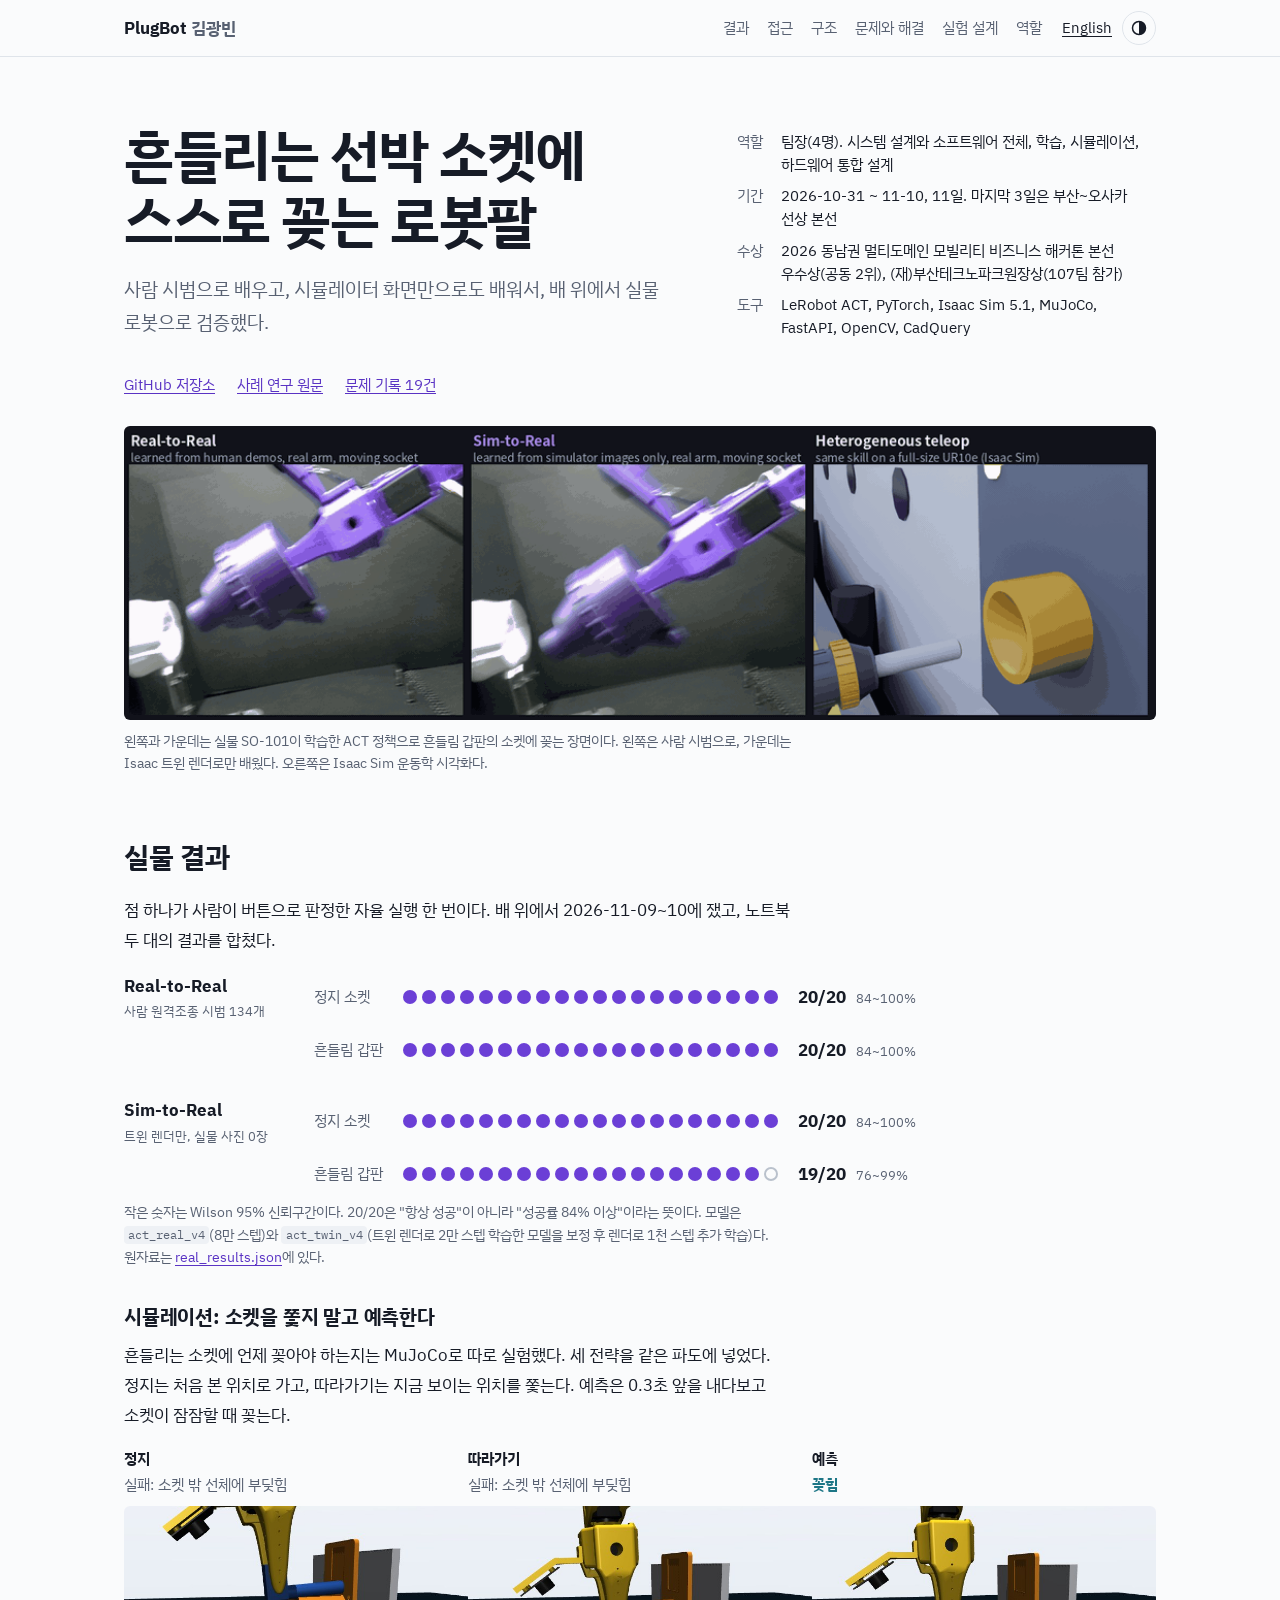
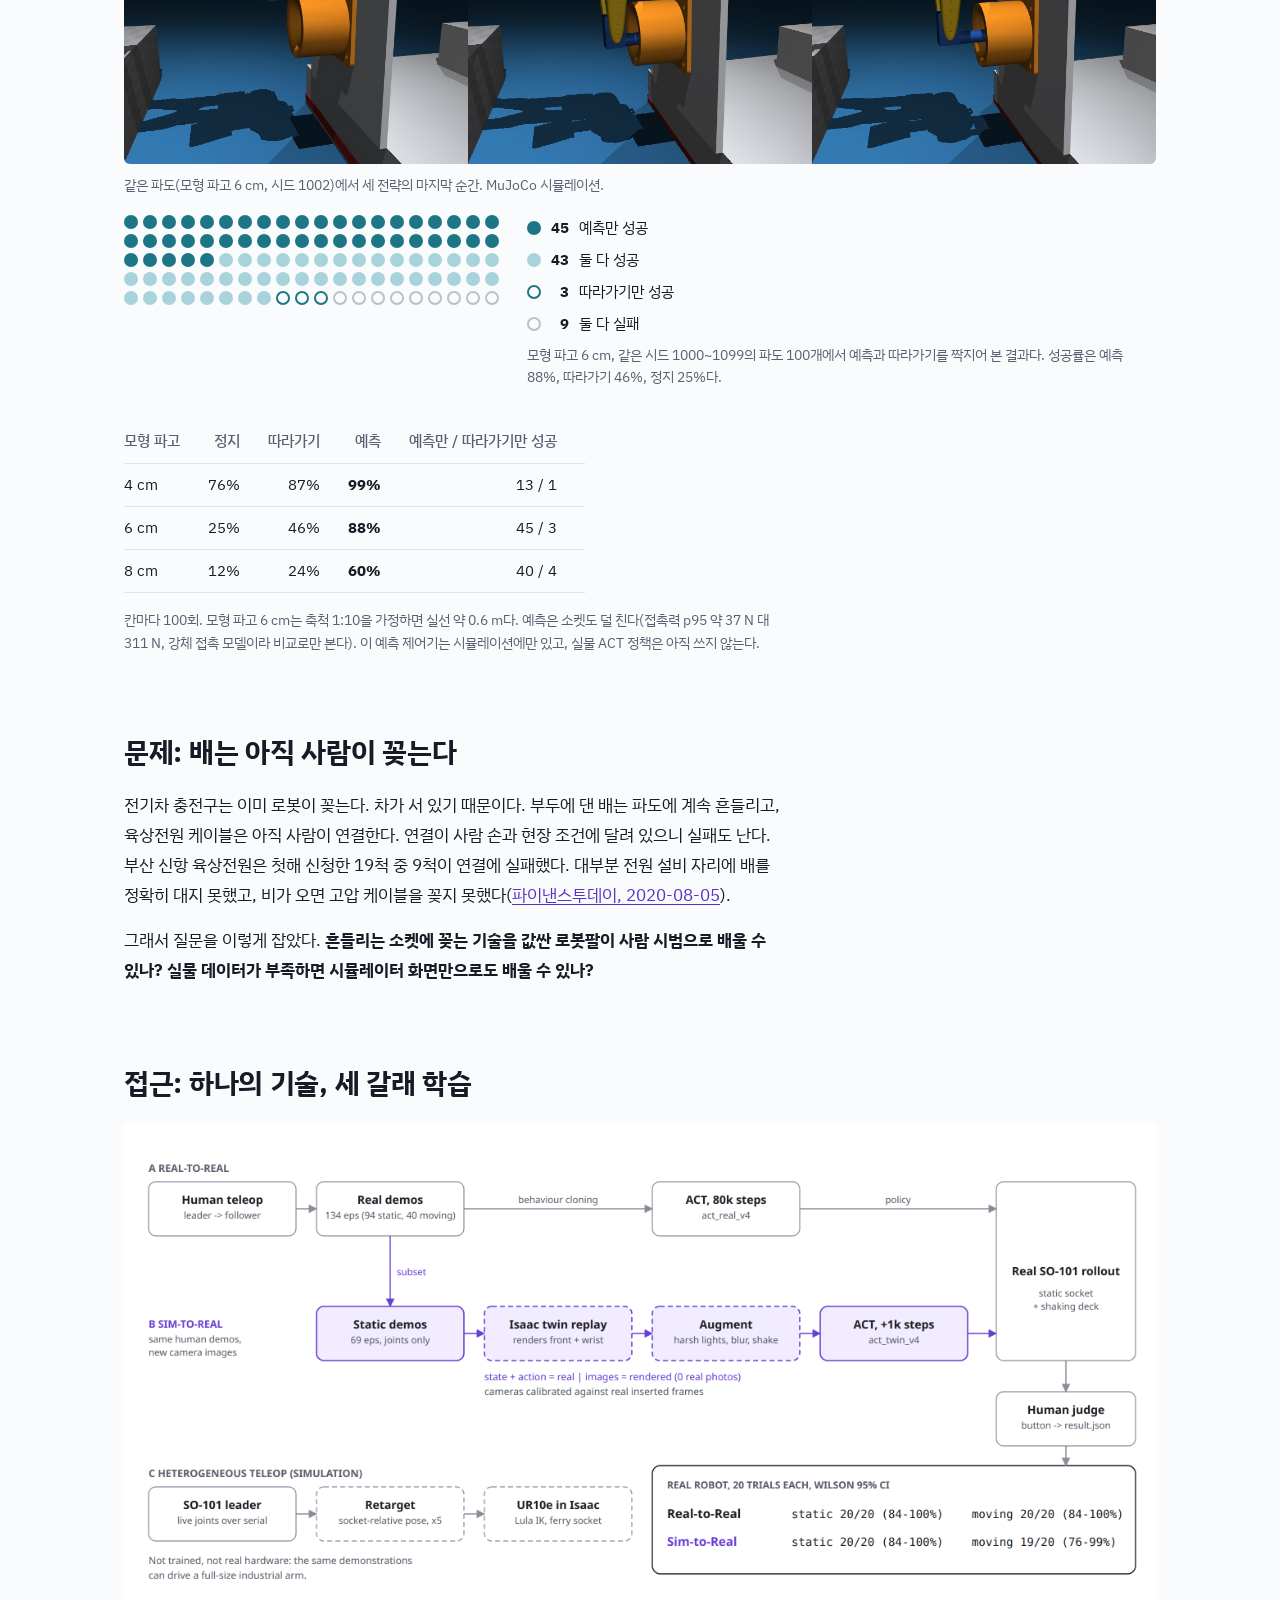
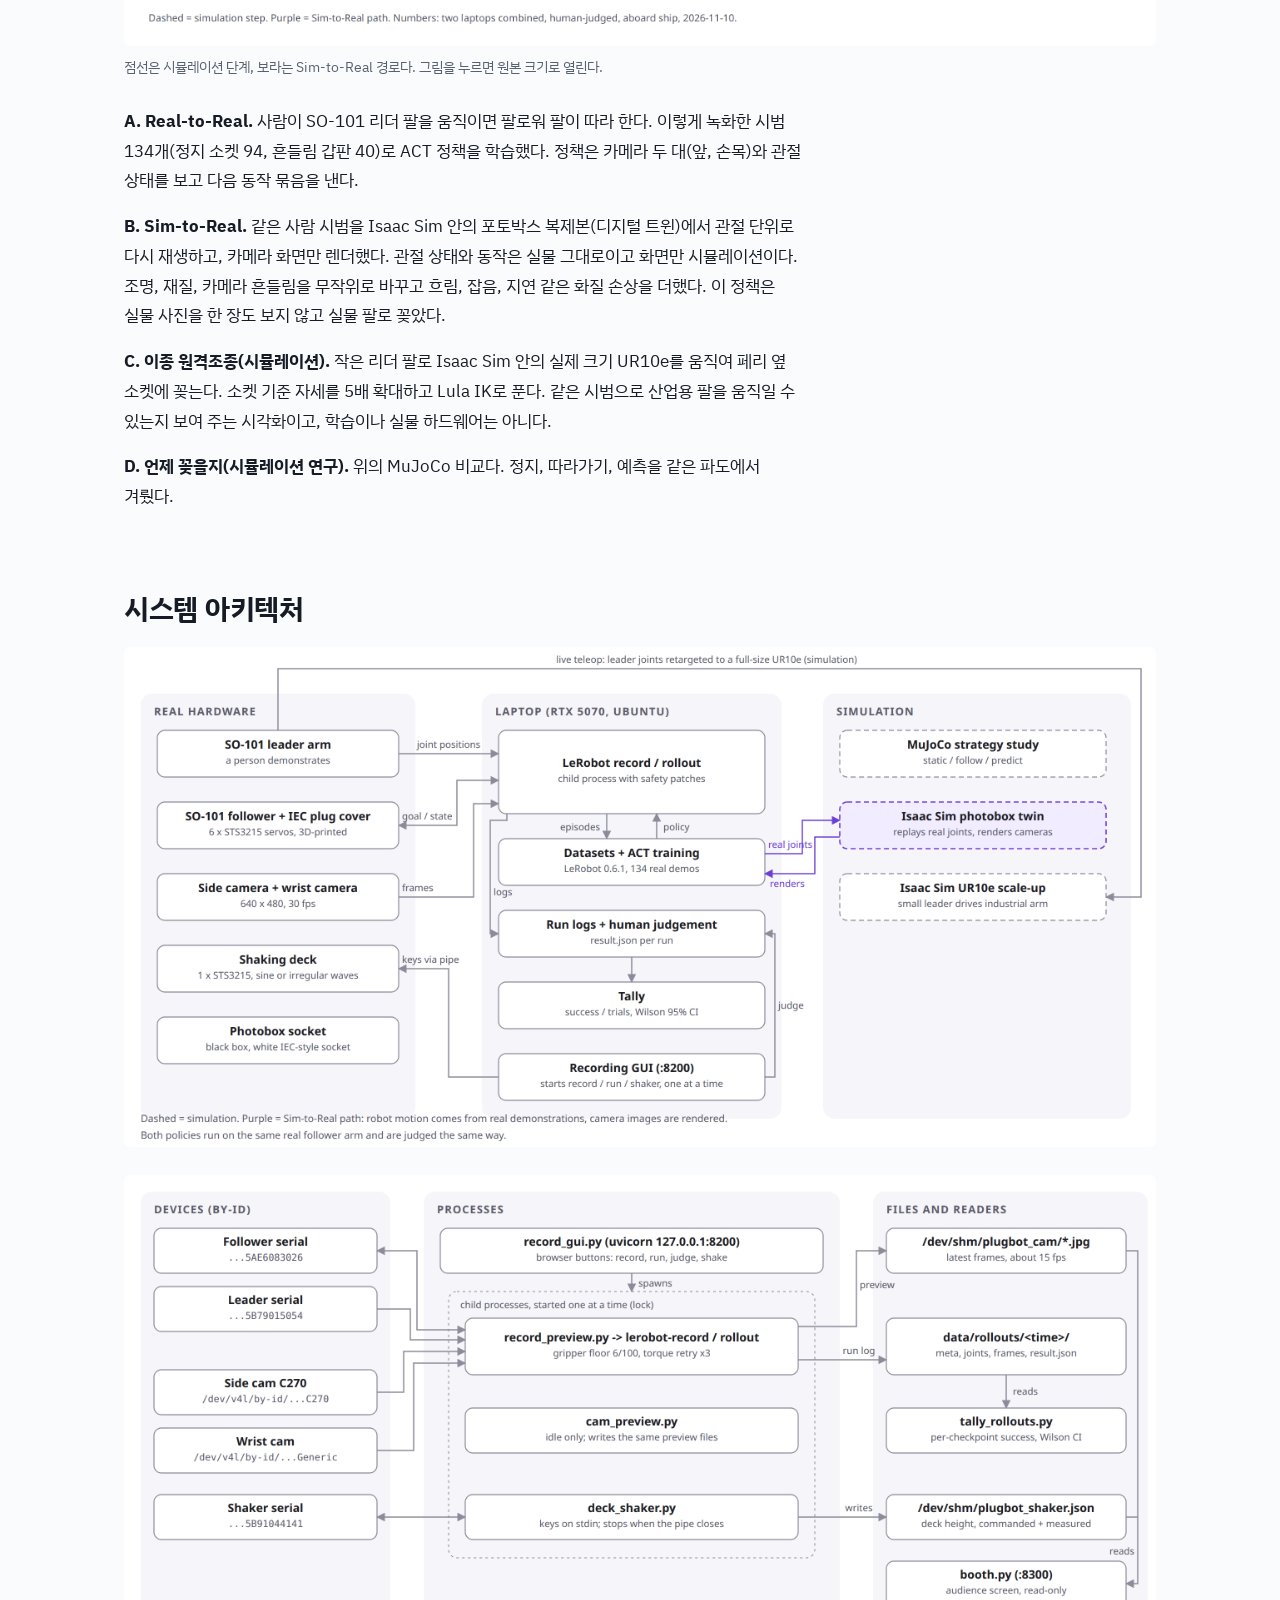
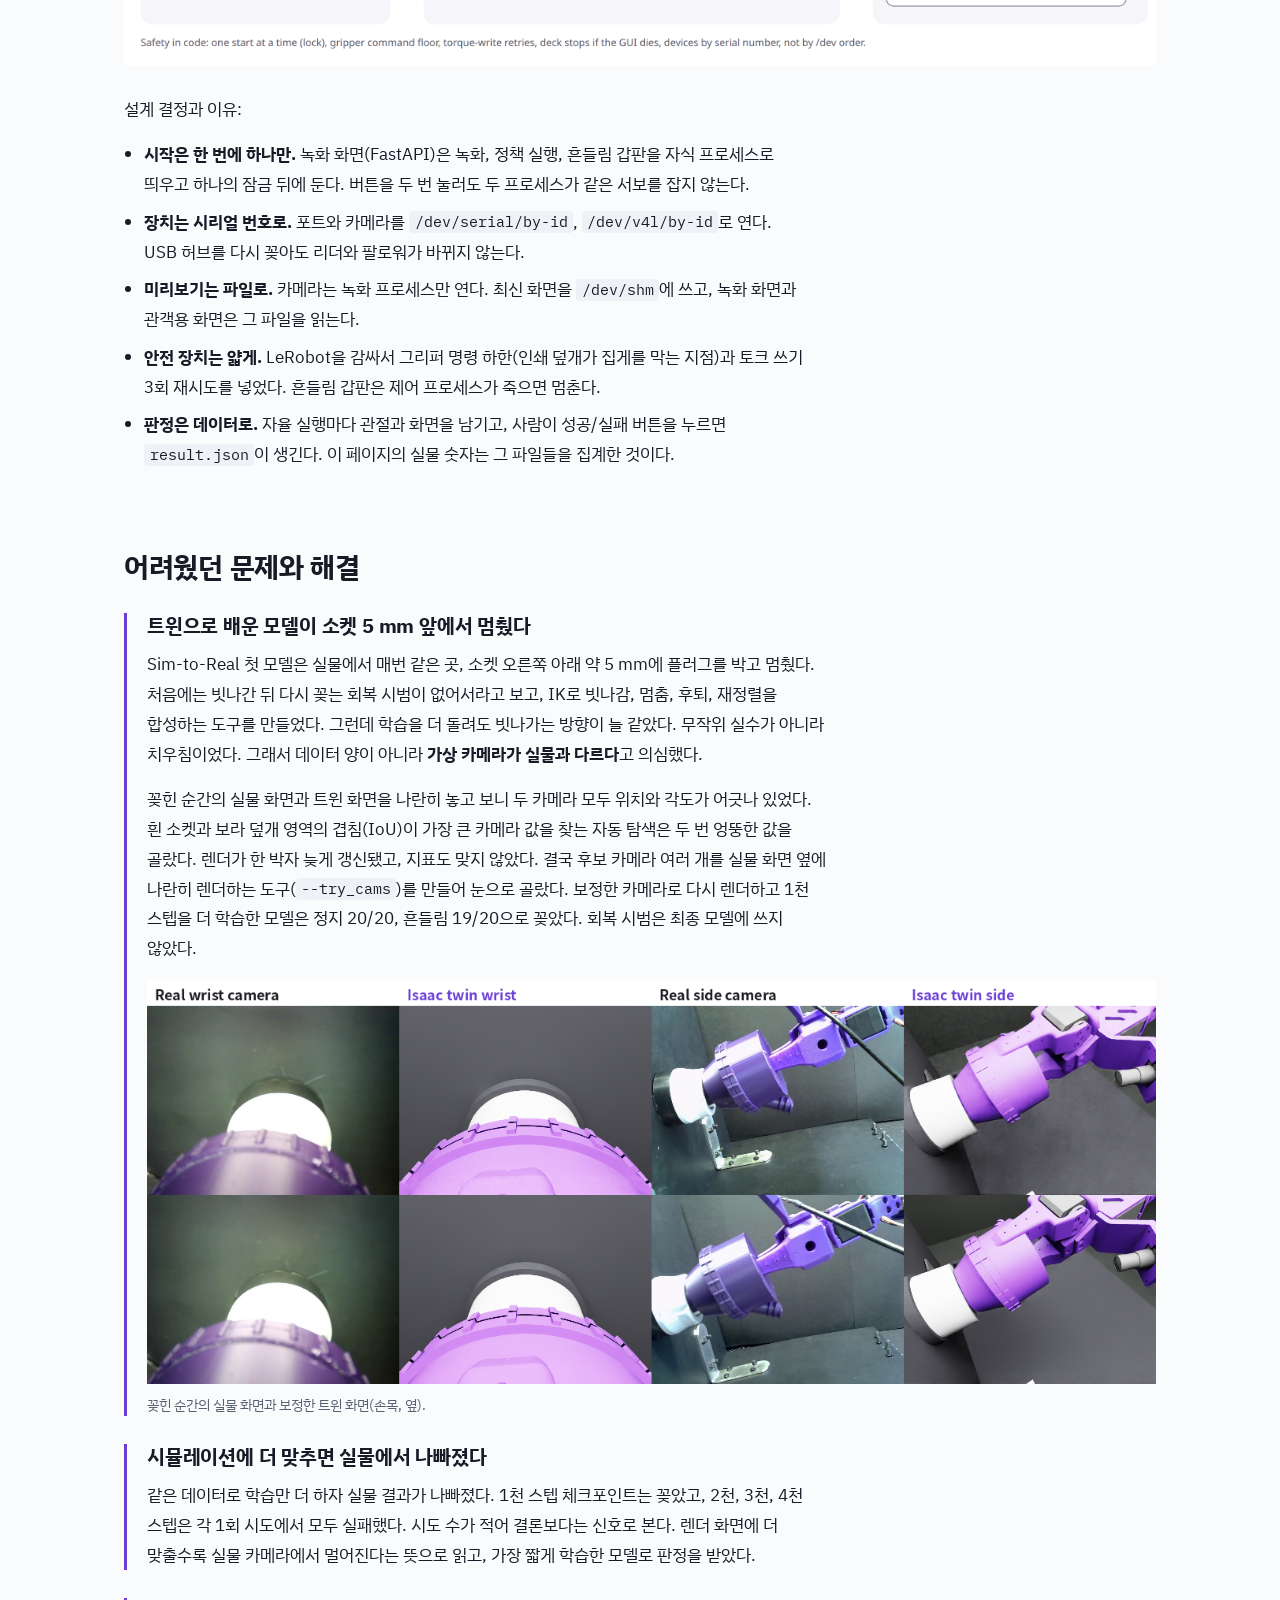
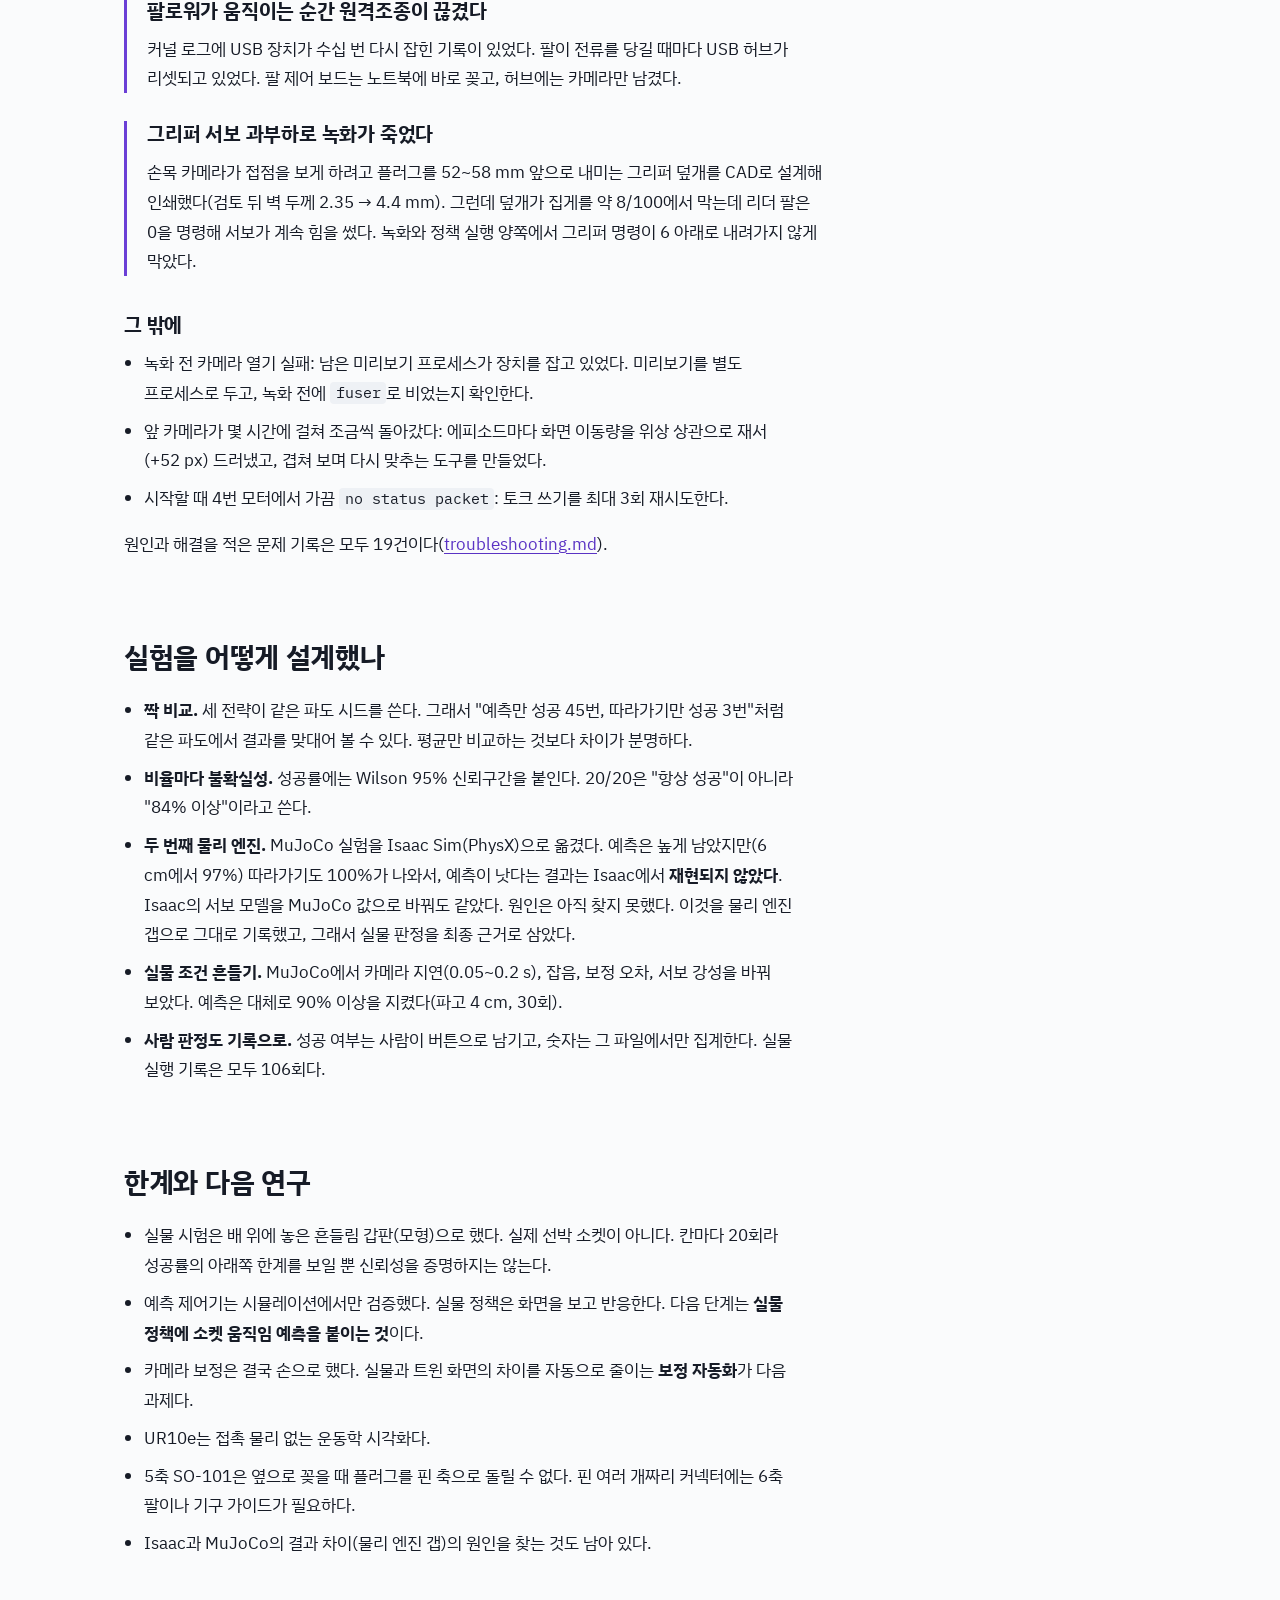
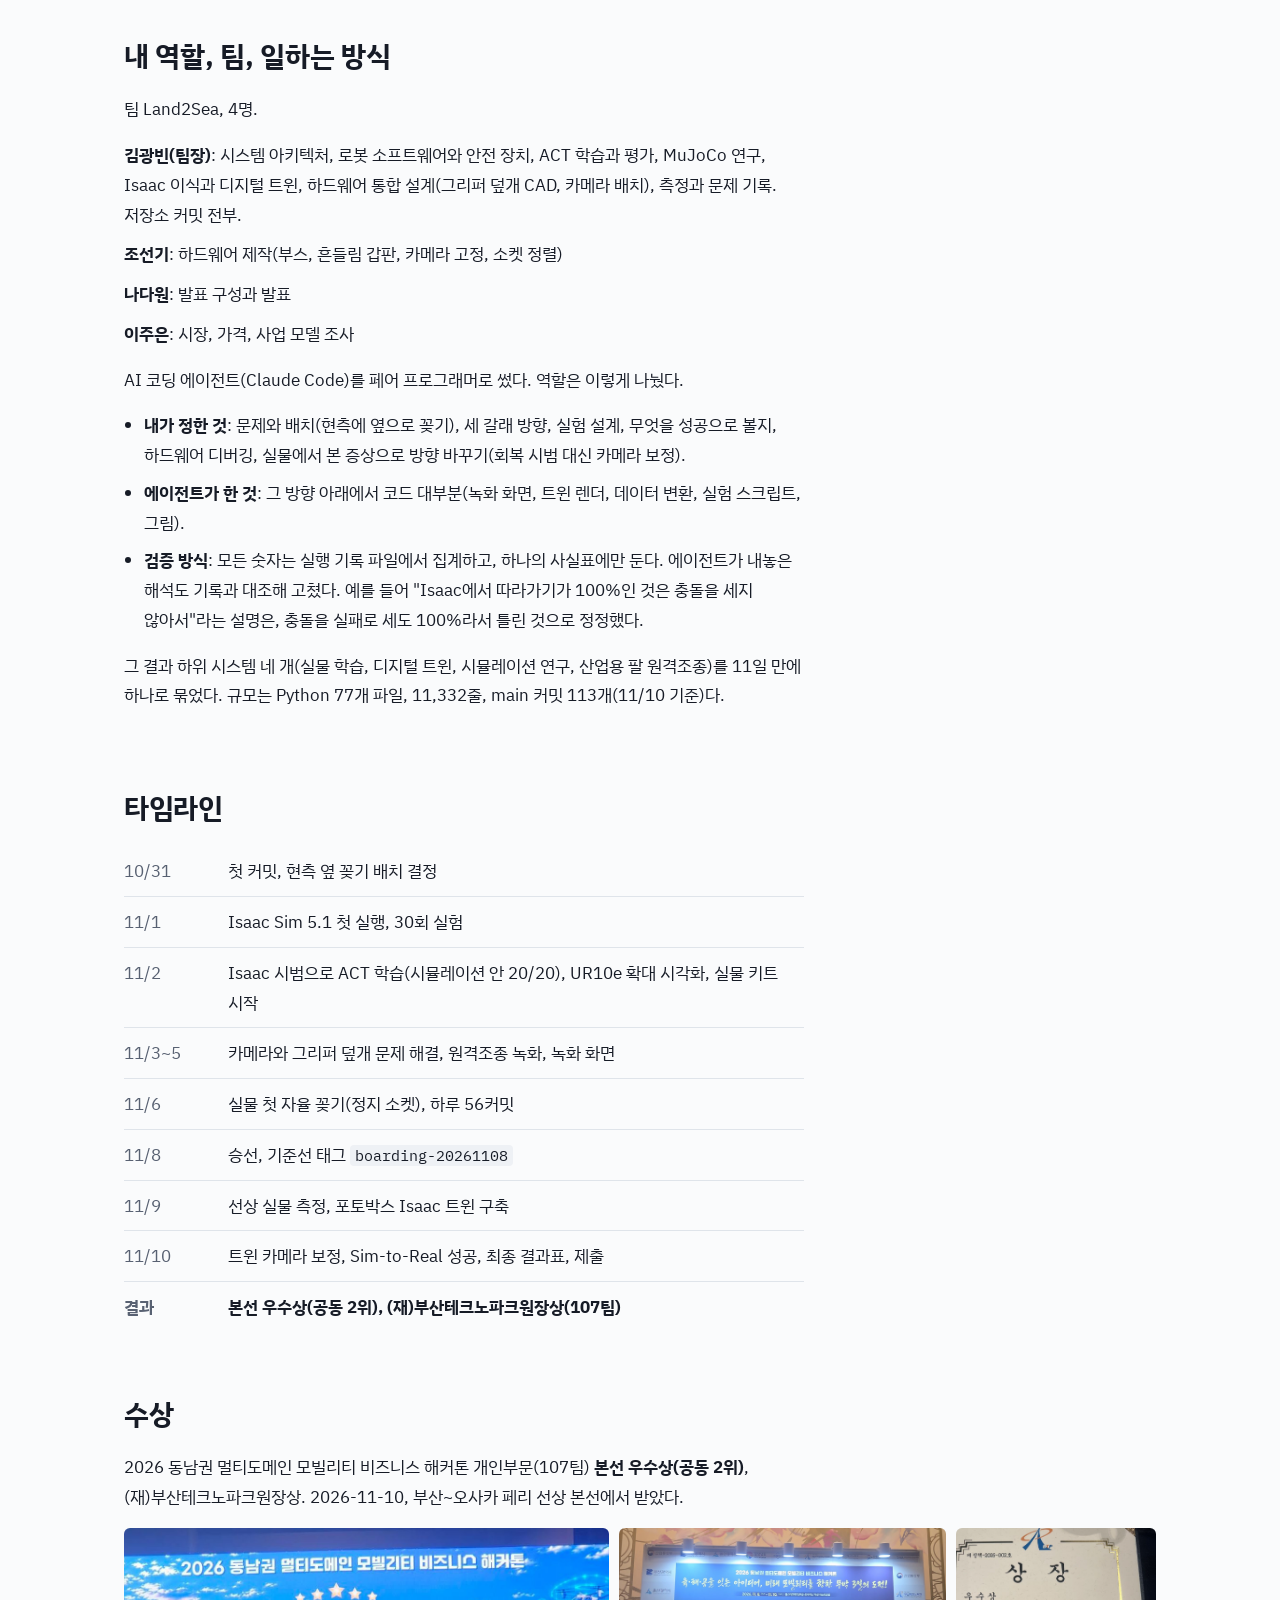
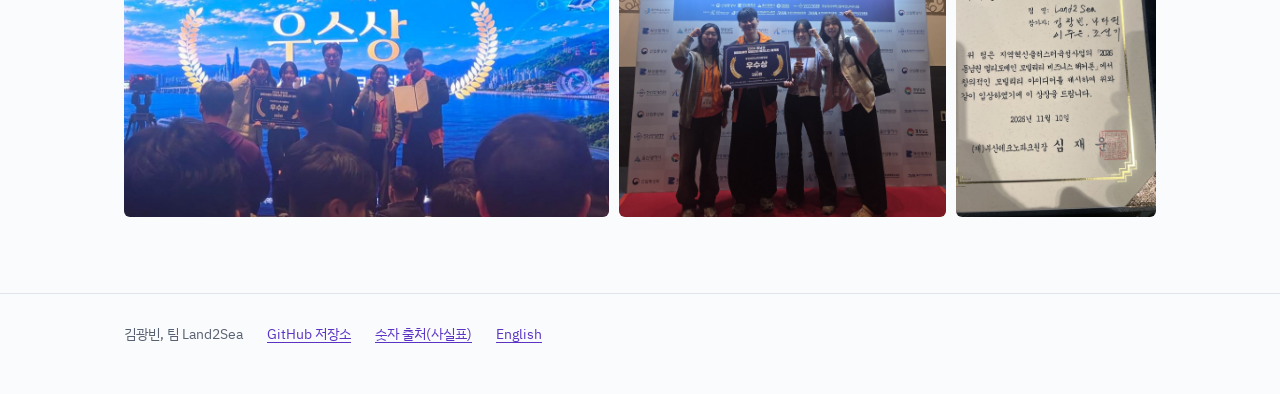
==== commit c48a87f2: "수상 사진(무대, 단체, 상장)과 상장 기준 표기: 본선 우수상(공동 2위), (재)부산테크노파크원장상. 사진은 위치 정보를 지우고 웹 크기로" ====
--- a/docs/index.html
+++ b/docs/index.html
@@ -6,7 +6,7 @@
 <title>PlugBot 김광빈</title>
 <meta name="description" content="흔들리는 선박 소켓에 스스로 꽂는 저가형 로봇팔. 사람 시범과 Isaac Sim 디지털 트윈으로 학습해 배 위 실물 로봇으로 검증했다. 2026 동남권 멀티도메인 모빌리티 비즈니스 해커톤 본선 공동 2위.">
 <meta property="og:title" content="PlugBot: 흔들리는 선박 소켓에 스스로 꽂는 로봇팔">
-<meta property="og:description" content="Real-to-Real 40/40, Sim-to-Real 39/40(실물 사진 0장). 본선 공동 2위, 부산테크노파크 원장상(107팀).">
+<meta property="og:description" content="Real-to-Real 40/40, Sim-to-Real 39/40(실물 사진 0장). 본선 우수상(공동 2위), 부산테크노파크원장상(107팀).">
 <link rel="alternate" hreflang="en" href="en/">
 <link rel="preconnect" href="https://fonts.googleapis.com">
 <link rel="preconnect" href="https://fonts.gstatic.com" crossorigin>
@@ -47,7 +47,7 @@
     <dl class="facts">
       <dt>역할</dt><dd>팀장(4명). 시스템 설계와 소프트웨어 전체, 학습, 시뮬레이션, 하드웨어 통합 설계</dd>
       <dt>기간</dt><dd>2026-10-31 ~ 11-10, 11일. 마지막 3일은 부산~오사카 선상 본선</dd>
-      <dt>수상</dt><dd>2026 동남권 멀티도메인 모빌리티 비즈니스 해커톤 본선 공동 2위, (재)부산테크노파크 원장상(107팀 참가)</dd>
+      <dt>수상</dt><dd>2026 동남권 멀티도메인 모빌리티 비즈니스 해커톤 본선 우수상(공동 2위), <span class="nw">(재)부산테크노파크원장상</span>(107팀 참가)</dd>
       <dt>도구</dt><dd>LeRobot ACT, PyTorch, Isaac Sim 5.1, MuJoCo, FastAPI, OpenCV, CadQuery</dd>
     </dl>
   </div>
@@ -266,8 +266,18 @@
       <li><time>11/8</time><span>승선, 기준선 태그 <code>boarding-20261108</code></span></li>
       <li><time>11/9</time><span>선상 실물 측정, 포토박스 Isaac 트윈 구축</span></li>
       <li><time>11/10</time><span>트윈 카메라 보정, Sim-to-Real 성공, 최종 결과표, 제출</span></li>
-      <li class="end"><time>결과</time><span>본선 공동 2위, (재)부산테크노파크 원장상(107팀)</span></li>
+      <li class="end"><time>결과</time><span>본선 우수상(공동 2위), <span class="nw">(재)부산테크노파크원장상</span>(107팀)</span></li>
     </ol>
+  </section>
+
+  <section id="award">
+    <h2>수상</h2>
+    <p class="col">2026 동남권 멀티도메인 모빌리티 비즈니스 해커톤 개인부문(107팀) <strong>본선 우수상(공동 2위)</strong>, <span class="nw">(재)부산테크노파크원장상</span>. 2026-11-10, 부산~오사카 페리 선상 본선에서 받았다.</p>
+    <div class="award-photos">
+      <a href="assets/award_stage.jpg"><img src="assets/award_stage.jpg" width="1020" height="608" loading="lazy" alt="무대에서 우수상을 받는 Land2Sea 팀"></a>
+      <a href="assets/award_team.jpg"><img src="assets/award_team.jpg" width="1400" height="1237" loading="lazy" alt="시상판을 든 Land2Sea 팀"></a>
+      <a href="assets/award_certificate.jpg"><img src="assets/award_certificate.jpg" width="902" height="1300" loading="lazy" alt="우수상 상장, 팀 Land2Sea, 2026년 11월 10일"></a>
+    </div>
   </section>
 
 </div>
--- a/docs/assets/site.css
+++ b/docs/assets/site.css
@@ -56,6 +56,7 @@
 ul { margin: 0 0 16px; padding-left: 1.2em; }
 li { margin-bottom: 8px; }
 .muted { color: var(--muted); }
+.nw { white-space: nowrap; }
 .small { font-size: 14px; line-height: 1.6; }
 
 /* top bar */
@@ -157,6 +158,10 @@
 .timeline li.end { border-bottom: 0; font-weight: 700; }
 
 .team { list-style: none; padding: 0; }
+/* award: three photos share one height, widths follow their aspect ratios */
+.award-photos { display: grid; grid-template-columns: 1.678fr 1.132fr 0.694fr; gap: 10px; margin: 8px 0 4px; }
+.award-photos img { width: 100%; height: 100%; object-fit: cover; border-radius: 6px; background: var(--surface); }
+@media (max-width: 760px) { .award-photos { grid-template-columns: 1fr 1fr; } .award-photos a:first-child { grid-column: 1 / -1; } }
 .team li { margin-bottom: 10px; }
 
 footer { border-top: 1px solid var(--rule); margin-top: 64px; padding: 28px 0 48px; font-size: 14px; color: var(--muted); }
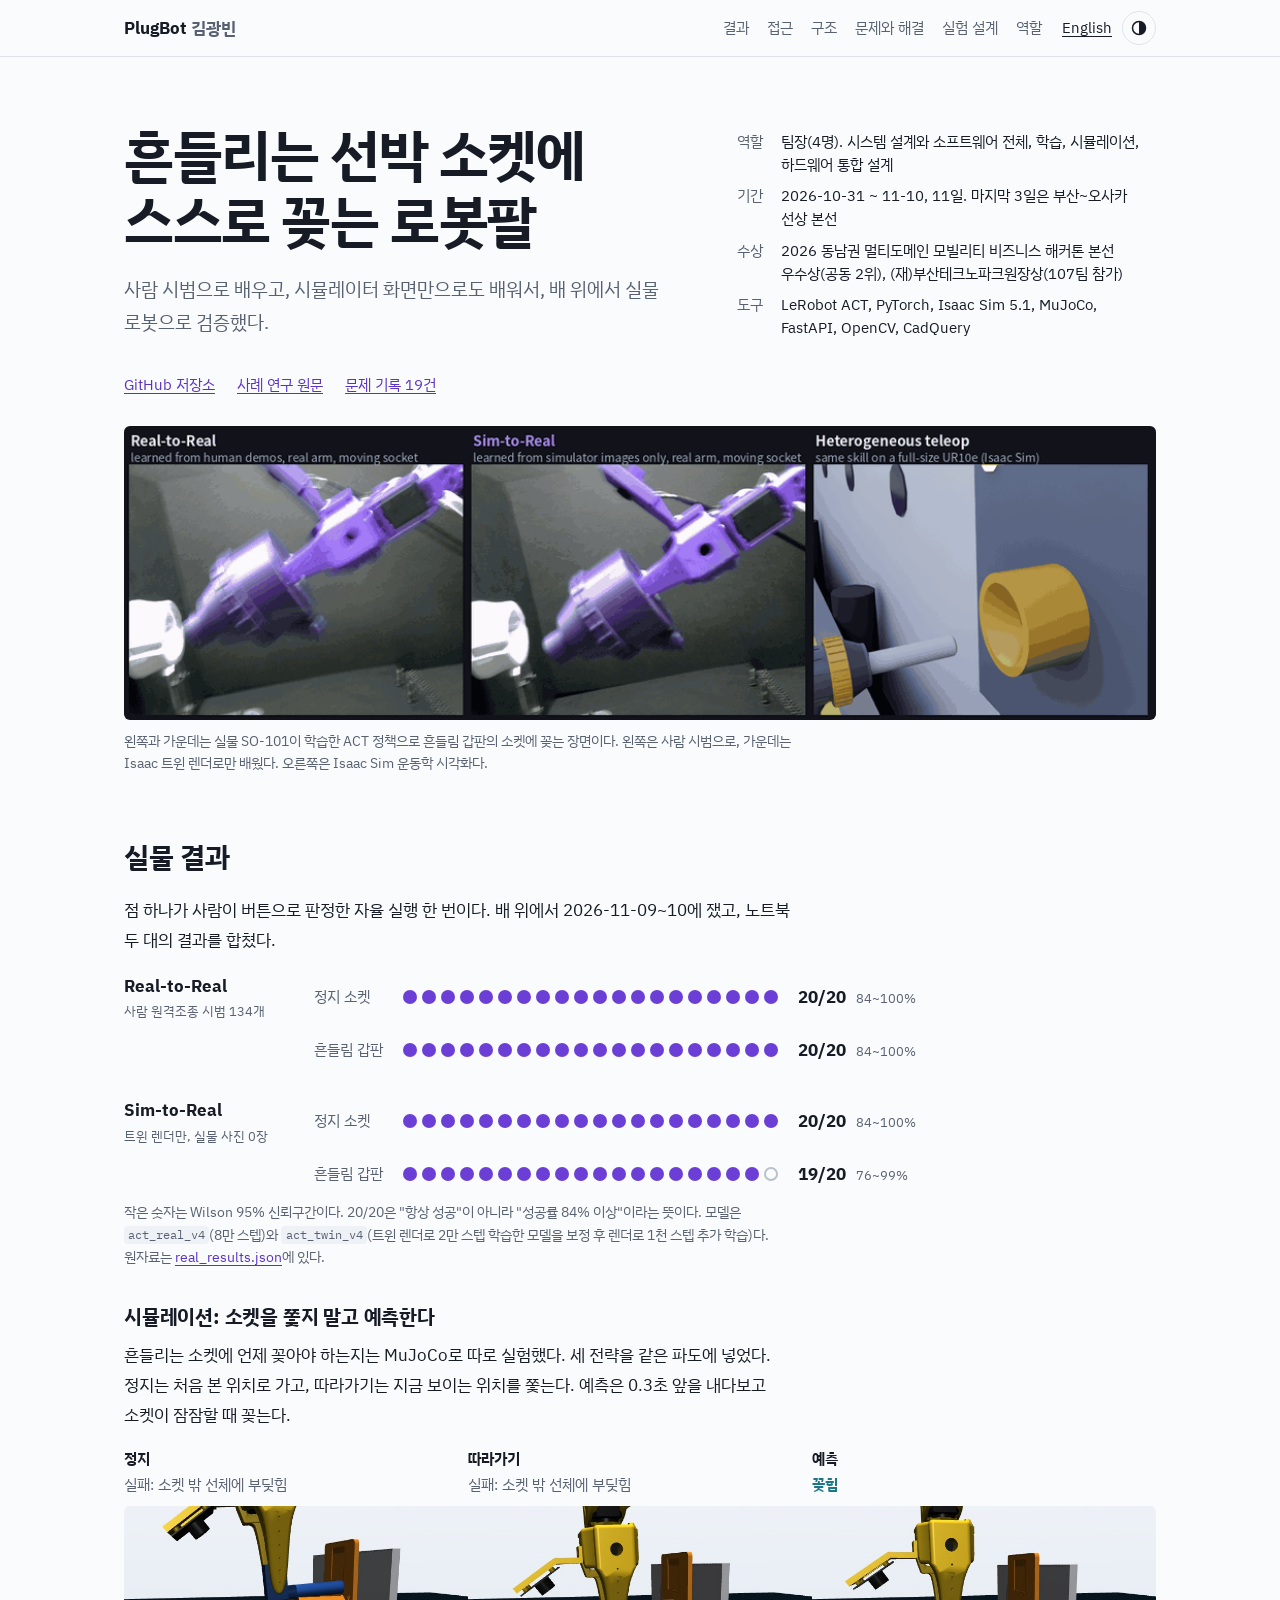
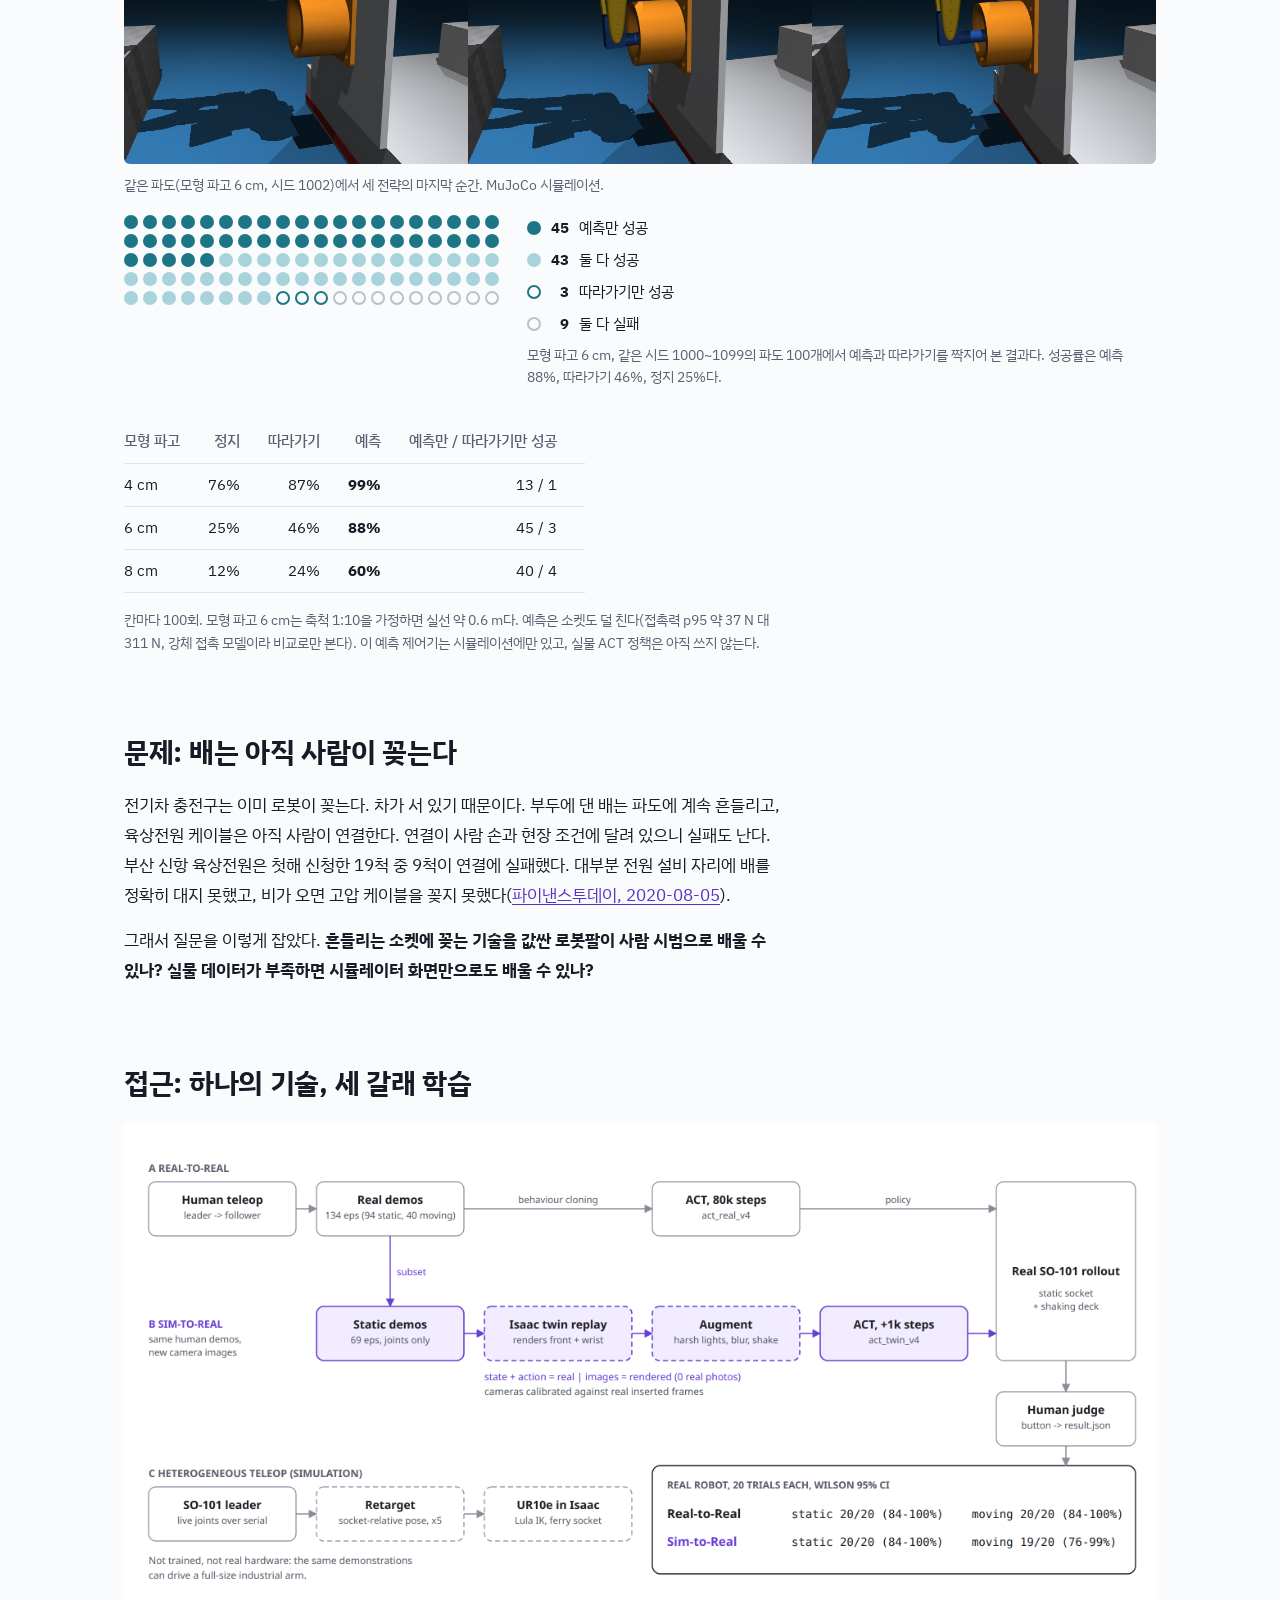
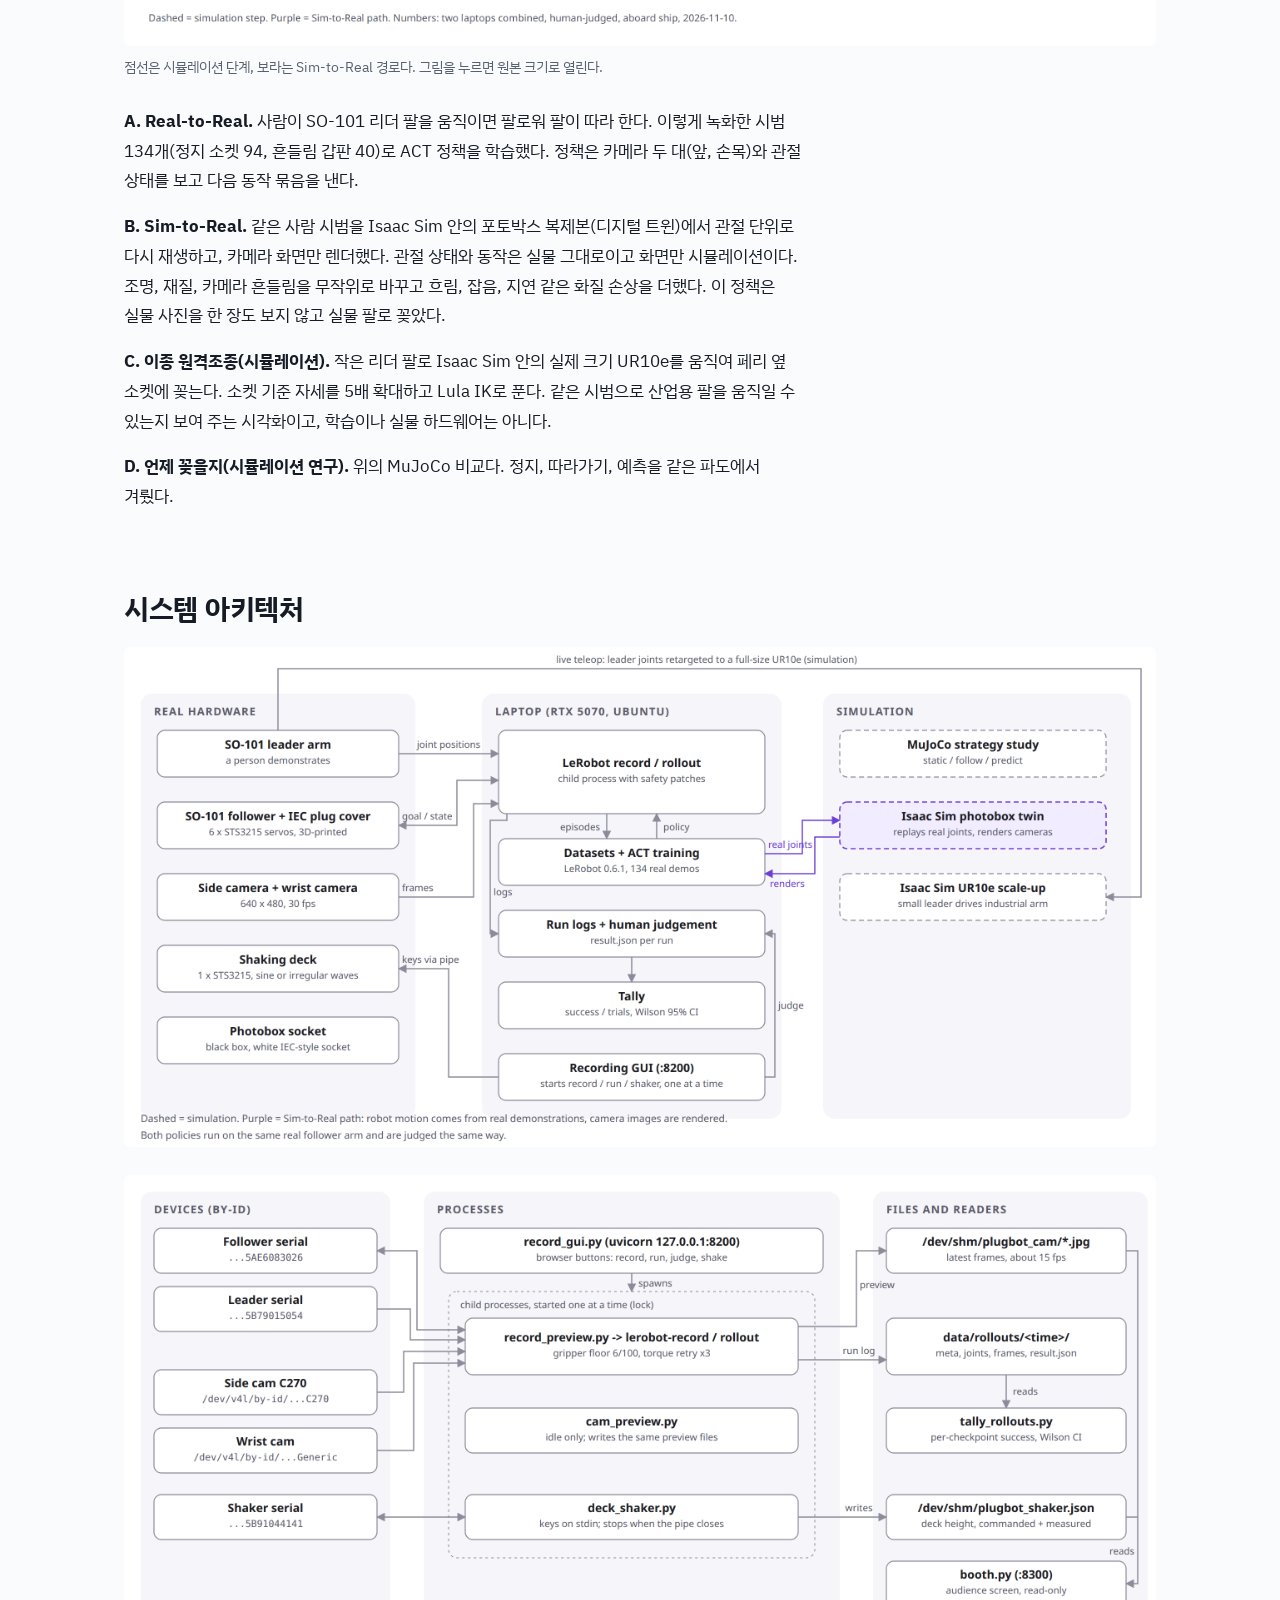
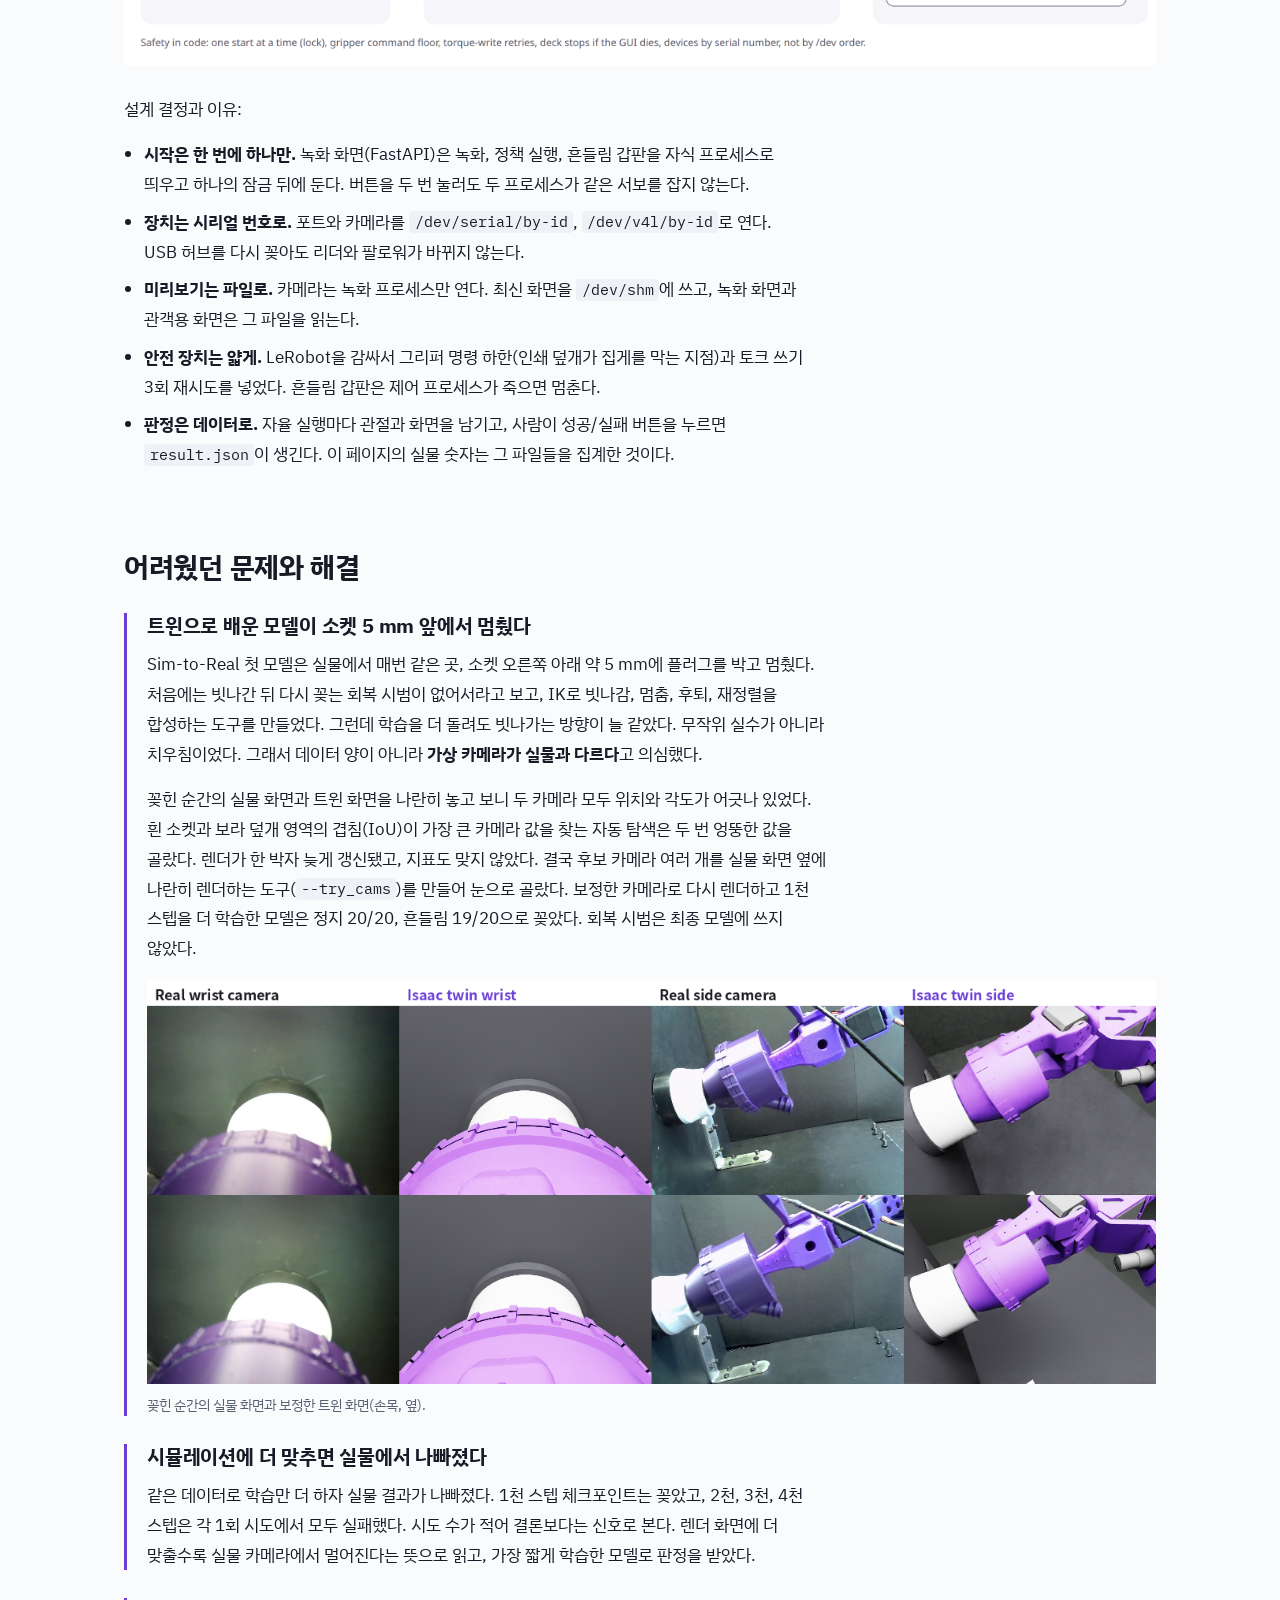
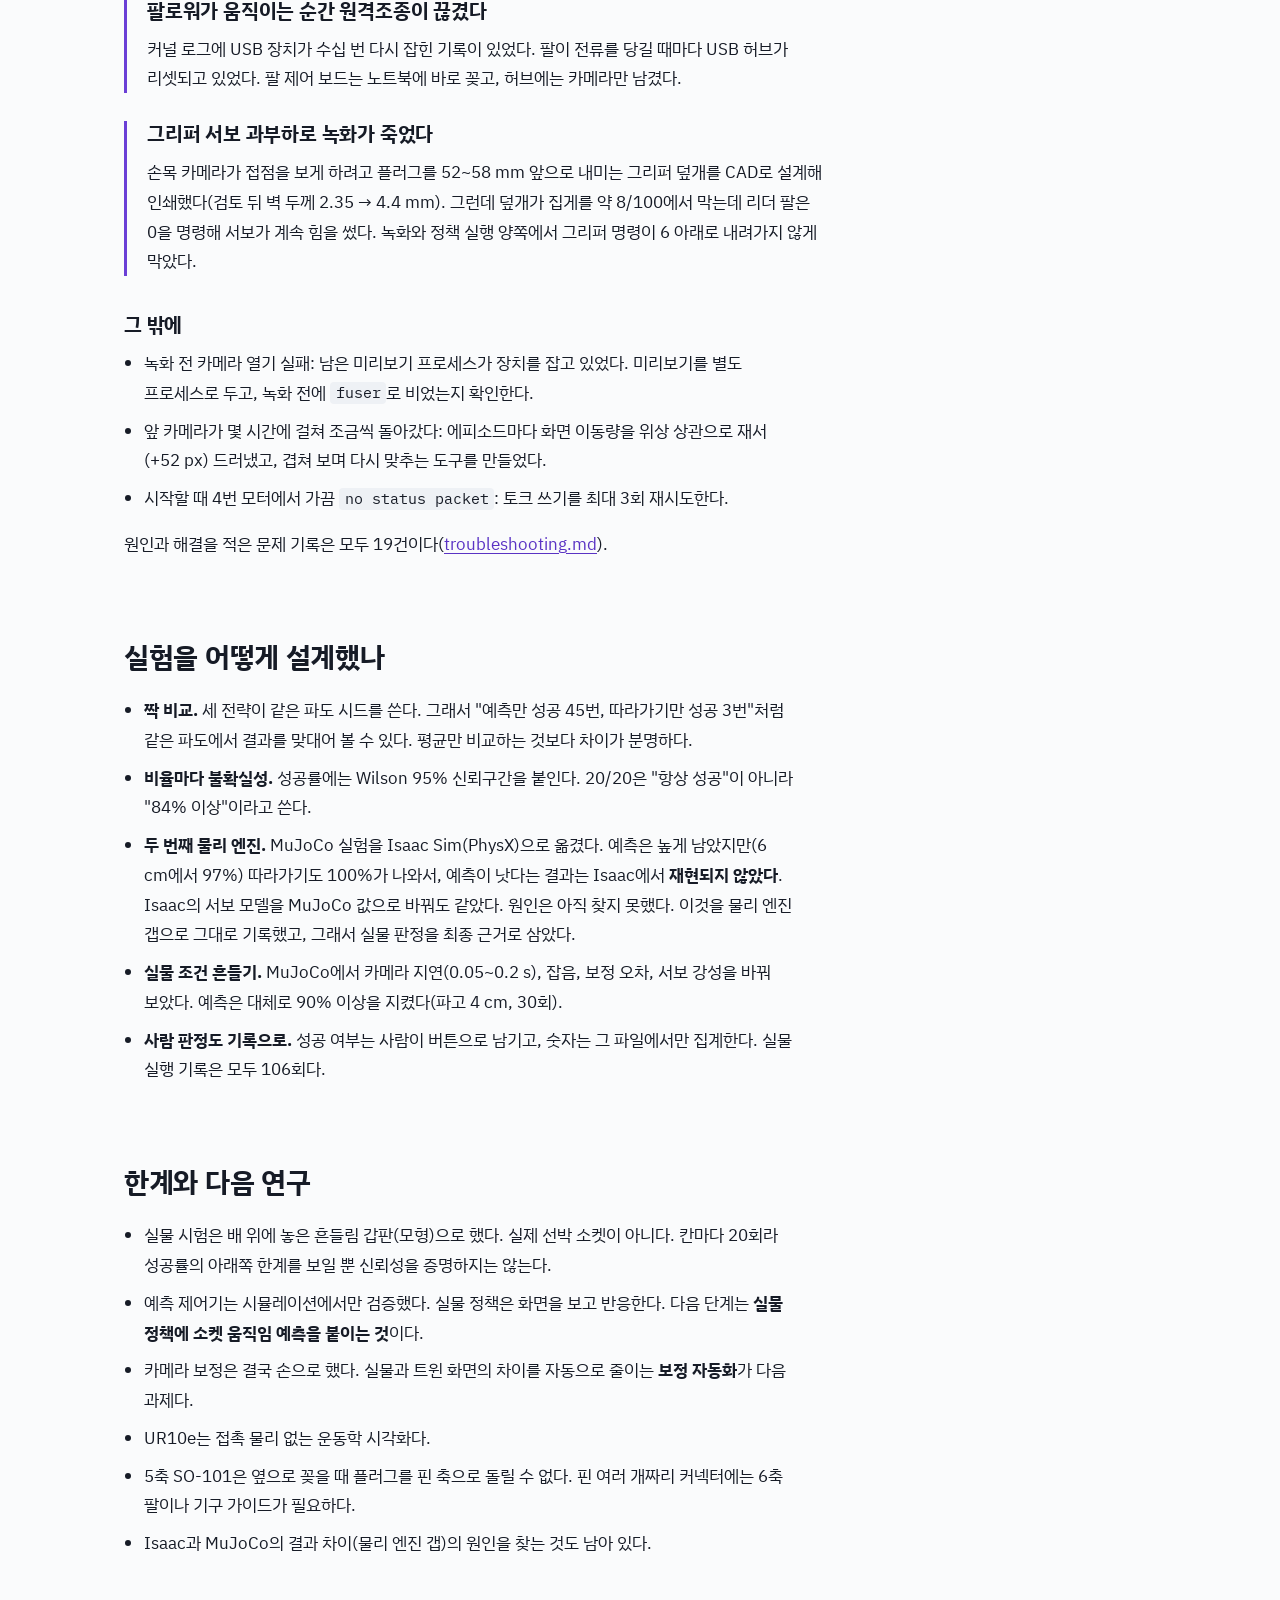
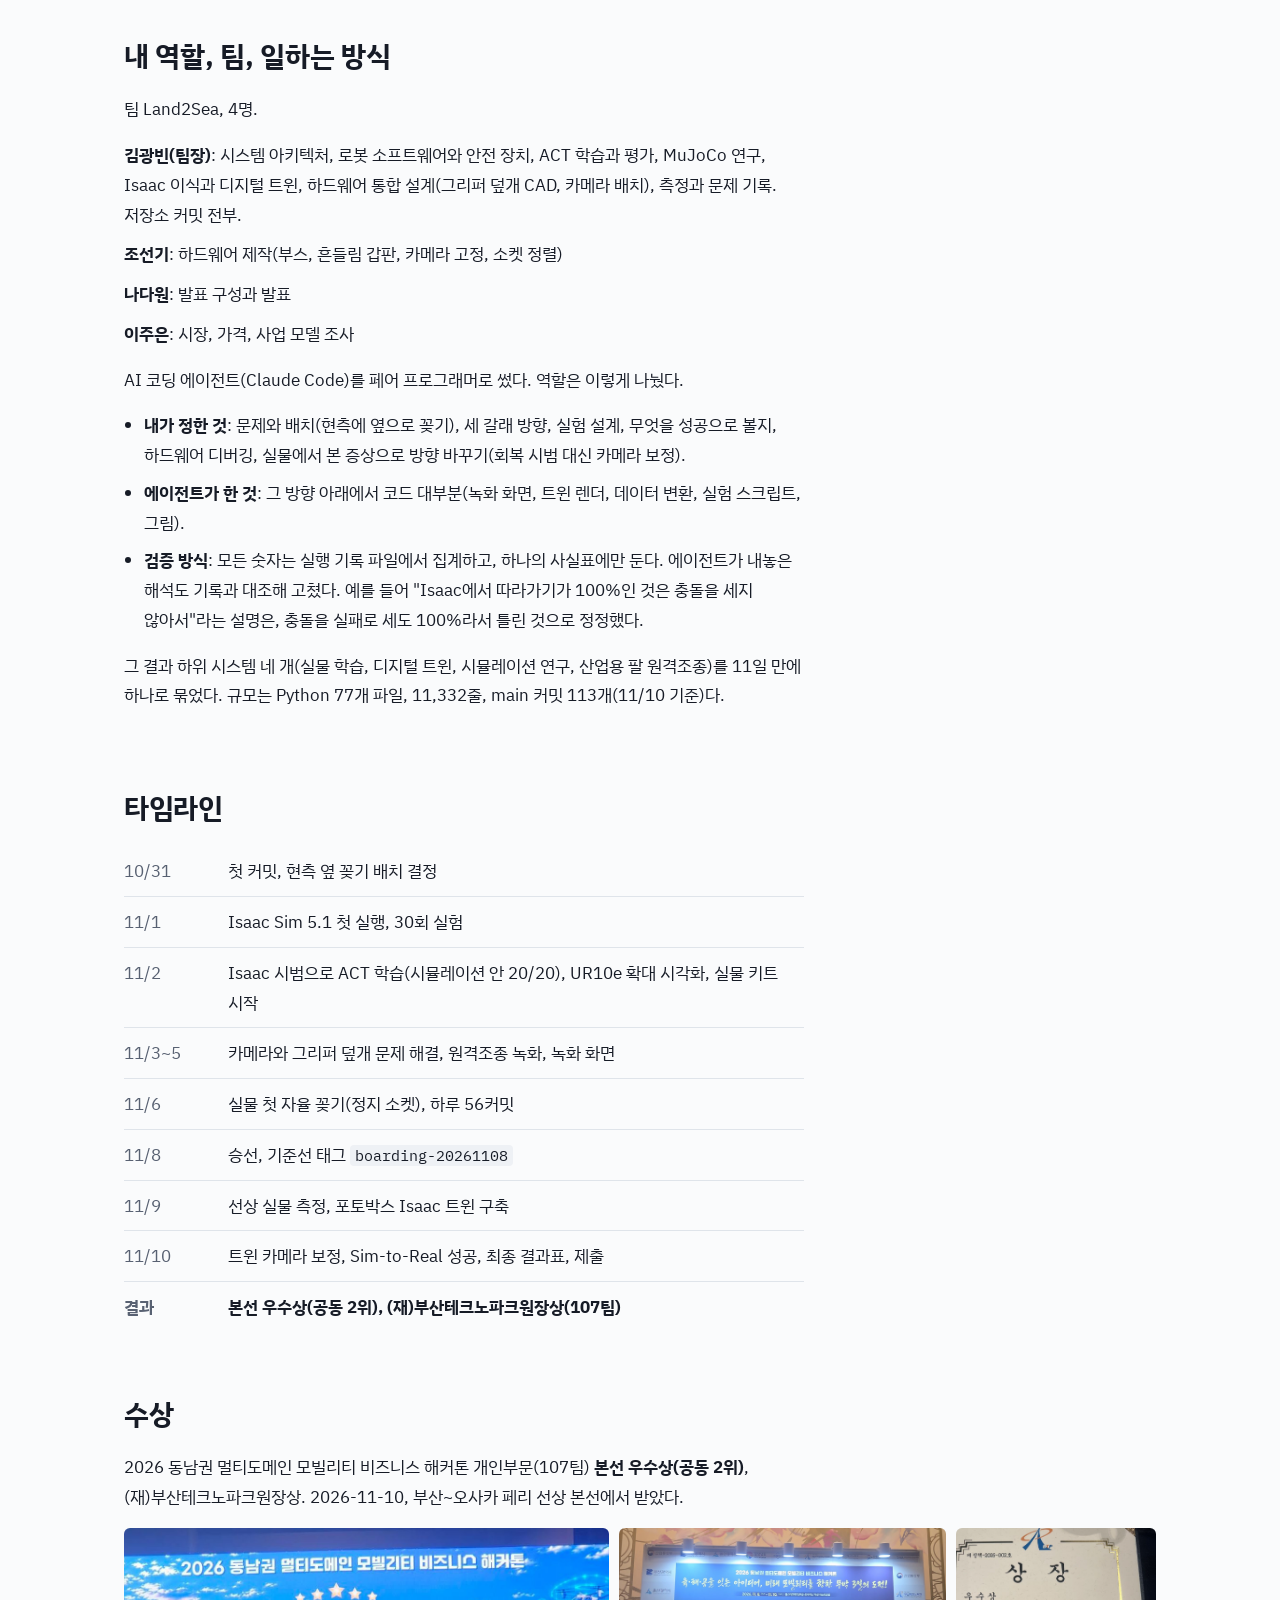
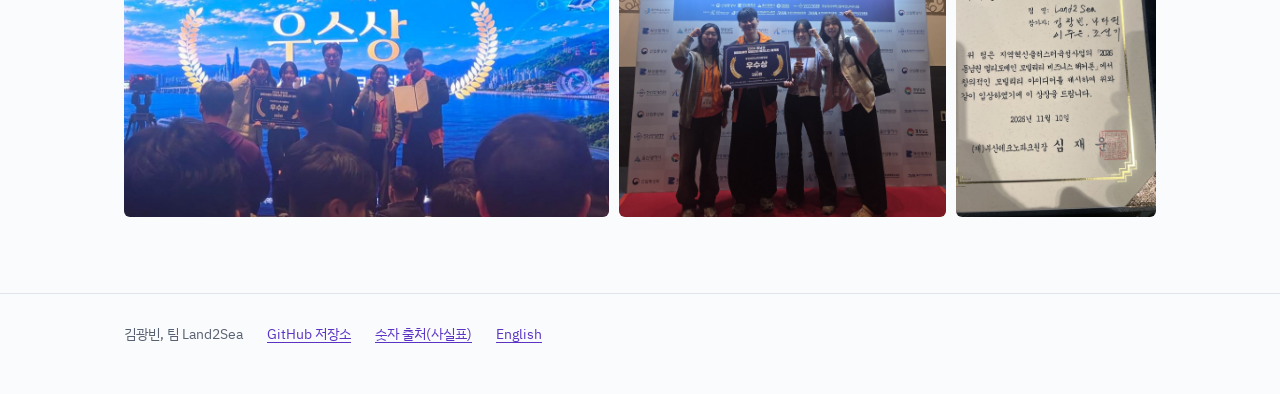
==== commit 5200fc93: "웹페이지 인쇄용 스타일(A4 PDF 포트폴리오): QR 코드, 정지 장면, 쪽 나눔. 휴대폰 배치는 화면에만" ====
--- a/docs/index.html
+++ b/docs/index.html
@@ -52,6 +52,7 @@
     </dl>
   </div>
 
+  <div class="print-only print-links"><img src="assets/qr_site.svg" alt=""><div>웹페이지 gawbi.github.io/plugbot<br>저장소 github.com/gawbi/plugbot</div></div>
   <div class="links">
     <a href="https://github.com/gawbi/plugbot">GitHub 저장소</a>
     <a href="https://github.com/gawbi/plugbot/blob/main/docs/portfolio/case_study_ko.md">사례 연구 원문</a>
@@ -59,7 +60,8 @@
   </div>
 
   <figure class="hero-media">
-    <img src="assets/hero_three_paths.gif" width="1000" height="300" alt="왼쪽: 사람 시범으로 배운 실물 팔이 흔들리는 소켓에 꽂는다. 가운데: 시뮬레이터 화면만으로 배운 실물 팔이 흔들리는 소켓에 꽂는다. 오른쪽: 같은 동작을 Isaac Sim 안의 실제 크기 UR10e로.">
+    <img class="print-only" src="assets/hero_still.jpg" width="1000" height="300" alt="세 갈래 결과: 실물 학습, 트윈 학습, UR10e 시각화가 소켓에 닿은 순간">
+    <img class="screen-only" src="assets/hero_three_paths.gif" width="1000" height="300" alt="왼쪽: 사람 시범으로 배운 실물 팔이 흔들리는 소켓에 꽂는다. 가운데: 시뮬레이터 화면만으로 배운 실물 팔이 흔들리는 소켓에 꽂는다. 오른쪽: 같은 동작을 Isaac Sim 안의 실제 크기 UR10e로.">
     <figcaption>왼쪽과 가운데는 실물 SO-101이 학습한 ACT 정책으로 흔들림 갑판의 소켓에 꽂는 장면이다. 왼쪽은 사람 시범으로, 가운데는 Isaac 트윈 렌더로만 배웠다. 오른쪽은 Isaac Sim 운동학 시각화다.</figcaption>
   </figure>
 
--- a/docs/assets/site.css
+++ b/docs/assets/site.css
@@ -70,7 +70,7 @@
 .tools a { color: var(--ink); }
 .theme { border: 1px solid var(--rule); background: transparent; color: var(--ink); width: 34px; height: 34px; border-radius: 50%; cursor: pointer; display: grid; place-items: center; padding: 0; }
 .theme svg { width: 16px; height: 16px; }
-@media (max-width: 860px) { .bar nav { display: none; } }
+@media screen and (max-width: 860px) { .bar nav { display: none; } }
 
 /* hero */
 .hero { padding: 64px 0 28px; display: grid; grid-template-columns: minmax(0, 1.35fr) minmax(0, 1fr); gap: 48px; align-items: end; }
@@ -79,7 +79,7 @@
 .facts { margin: 0; display: grid; grid-template-columns: auto 1fr; gap: 8px 18px; font-size: 15px; line-height: 1.55; }
 .facts dt { color: var(--muted); }
 .facts dd { margin: 0; }
-@media (max-width: 760px) { .hero { grid-template-columns: 1fr; gap: 28px; padding-top: 40px; } }
+@media screen and (max-width: 760px) { .hero { grid-template-columns: 1fr; gap: 28px; padding-top: 40px; } }
 .links { display: flex; flex-wrap: wrap; gap: 8px 22px; margin: 4px 0 28px; font-size: 15px; }
 
 figure { margin: 0 0 8px; }
@@ -101,7 +101,7 @@
 .sim .dot.ok { background: var(--sim); }
 .dot.pale { background: var(--sim-pale); }
 .dot.ring { box-shadow: inset 0 0 0 2px var(--sim); }
-@media (max-width: 760px) {
+@media screen and (max-width: 760px) {
   .ledger { grid-template-columns: 1fr max-content; grid-auto-flow: row dense; gap: 6px 14px; }
   .ledger .grp { grid-column: 1 / -1; margin-top: 10px; }
   .ledger .sp { display: none; }
@@ -119,7 +119,7 @@
 .legend li { display: flex; gap: 10px; align-items: center; margin-bottom: 6px; }
 .legend .dot { flex: none; }
 .legend b { font-variant-numeric: tabular-nums; min-width: 2ch; text-align: right; }
-@media (max-width: 760px) { .paired { grid-template-columns: 1fr; } }
+@media screen and (max-width: 760px) { .paired { grid-template-columns: 1fr; } }
 
 /* tables */
 .tbl { width: auto; max-width: 680px; border-collapse: collapse; font-size: 15px; margin: 8px 0 16px; font-variant-numeric: tabular-nums; }
@@ -161,13 +161,13 @@
 /* award: three photos share one height, widths follow their aspect ratios */
 .award-photos { display: grid; grid-template-columns: 1.678fr 1.132fr 0.694fr; gap: 10px; margin: 8px 0 4px; }
 .award-photos img { width: 100%; height: 100%; object-fit: cover; border-radius: 6px; background: var(--surface); }
-@media (max-width: 760px) { .award-photos { grid-template-columns: 1fr 1fr; } .award-photos a:first-child { grid-column: 1 / -1; } }
+@media screen and (max-width: 760px) { .award-photos { grid-template-columns: 1fr 1fr; } .award-photos a:first-child { grid-column: 1 / -1; } }
 .team li { margin-bottom: 10px; }
 
 footer { border-top: 1px solid var(--rule); margin-top: 64px; padding: 28px 0 48px; font-size: 14px; color: var(--muted); }
 footer .wrap { display: flex; flex-wrap: wrap; gap: 8px 24px; }
 
-@media (max-width: 480px) {
+@media screen and (max-width: 480px) {
   body { font-size: 16px; }
   .wrap { padding: 0 16px; }
   h2 { font-size: 24px; }
@@ -175,9 +175,49 @@
   section { padding-top: 44px; }
 }
 
+.print-only { display: none !important; }
+
 @media print {
-  .bar, .theme, footer { display: none; }
-  body { background: #fff; }
-  section { break-inside: auto; }
-  .story, figure, .ledger, .paired { break-inside: avoid; }
-}
+  @page { size: A4; margin: 13mm 14mm 15mm; }
+  :root, :root[data-theme="dark"] {
+    --bg: #ffffff; --ink: #161b26; --muted: #586172; --rule: #dfe4ea; --surface: #eef1f5;
+    --real: #6b3fd6; --sim: #1d7686; --sim-pale: #a9d3da; --off: #b9c1cc; --link: #161b26;
+  }
+  body { background: #fff; font-size: 9.6pt; line-height: 1.62; }
+  .bar, .theme, footer, .links, .screen-only { display: none !important; }
+  .print-only { display: block !important; }
+  .print-links.print-only { display: flex !important; }
+  .wrap { max-width: none; padding: 0; }
+  .col, figcaption, .tbl { max-width: none; }
+  a { color: inherit; text-decoration: none; }
+  section { padding: 14pt 0 0; }
+  h2 { font-size: 15pt; margin-bottom: 8pt; }
+  h3 { font-size: 11.5pt; margin: 12pt 0 4pt; }
+  p, ul { margin-bottom: 7pt; }
+  li { margin-bottom: 3pt; }
+  .hero { padding: 0 0 8pt; grid-template-columns: 1.25fr 1fr; gap: 16pt; }
+  .hero h1 { font-size: 25pt; margin-bottom: 8pt; }
+  .hero .lede { font-size: 11pt; }
+  .facts { font-size: 8.6pt; gap: 3pt 10pt; }
+  .print-links { display: flex; gap: 10pt; align-items: center; font-size: 8.6pt; color: var(--muted); margin: 0 0 8pt; }
+  .print-links img { width: 56pt; height: 56pt; }
+  figcaption { font-size: 8pt; margin-top: 4pt; }
+  .js .ledger .dot { animation: none; }
+  .ledger { gap: 6pt 14pt; grid-template-columns: 130pt max-content max-content 1fr; }
+  .dots { grid-template-columns: repeat(20, 9pt); gap: 3.5pt; }
+  .dot, .legend .dot { width: 9pt; height: 9pt; }
+  .tbl { font-size: 8.8pt; }
+  .tbl th, .tbl td { padding: 3pt 18pt 3pt 0; }
+  .strip-labels { font-size: 8.8pt; margin-bottom: 4pt; }
+  .lt { display: block !important; } .dk { display: none !important; }
+  .diagram { margin: 4pt 0 8pt; }
+  .diagram img { max-height: 112mm; width: auto; max-width: 100%; margin: 0 auto; }
+  .story { padding-left: 12pt; margin: 10pt 0; }
+  .story figure img { max-height: 60mm; width: auto; }
+  .timeline li { padding: 3pt 0; grid-template-columns: 60pt 1fr; }
+  .award-photos { gap: 6pt; }
+  #approach, #architecture, #problems, #method, #role { break-before: page; }
+  #results h3 { break-before: page; margin-top: 0; }
+  .story, figure, .ledger, .paired, .tbl, .timeline li, .award-photos { break-inside: avoid; }
+  h2, h3 { break-after: avoid; }
+}
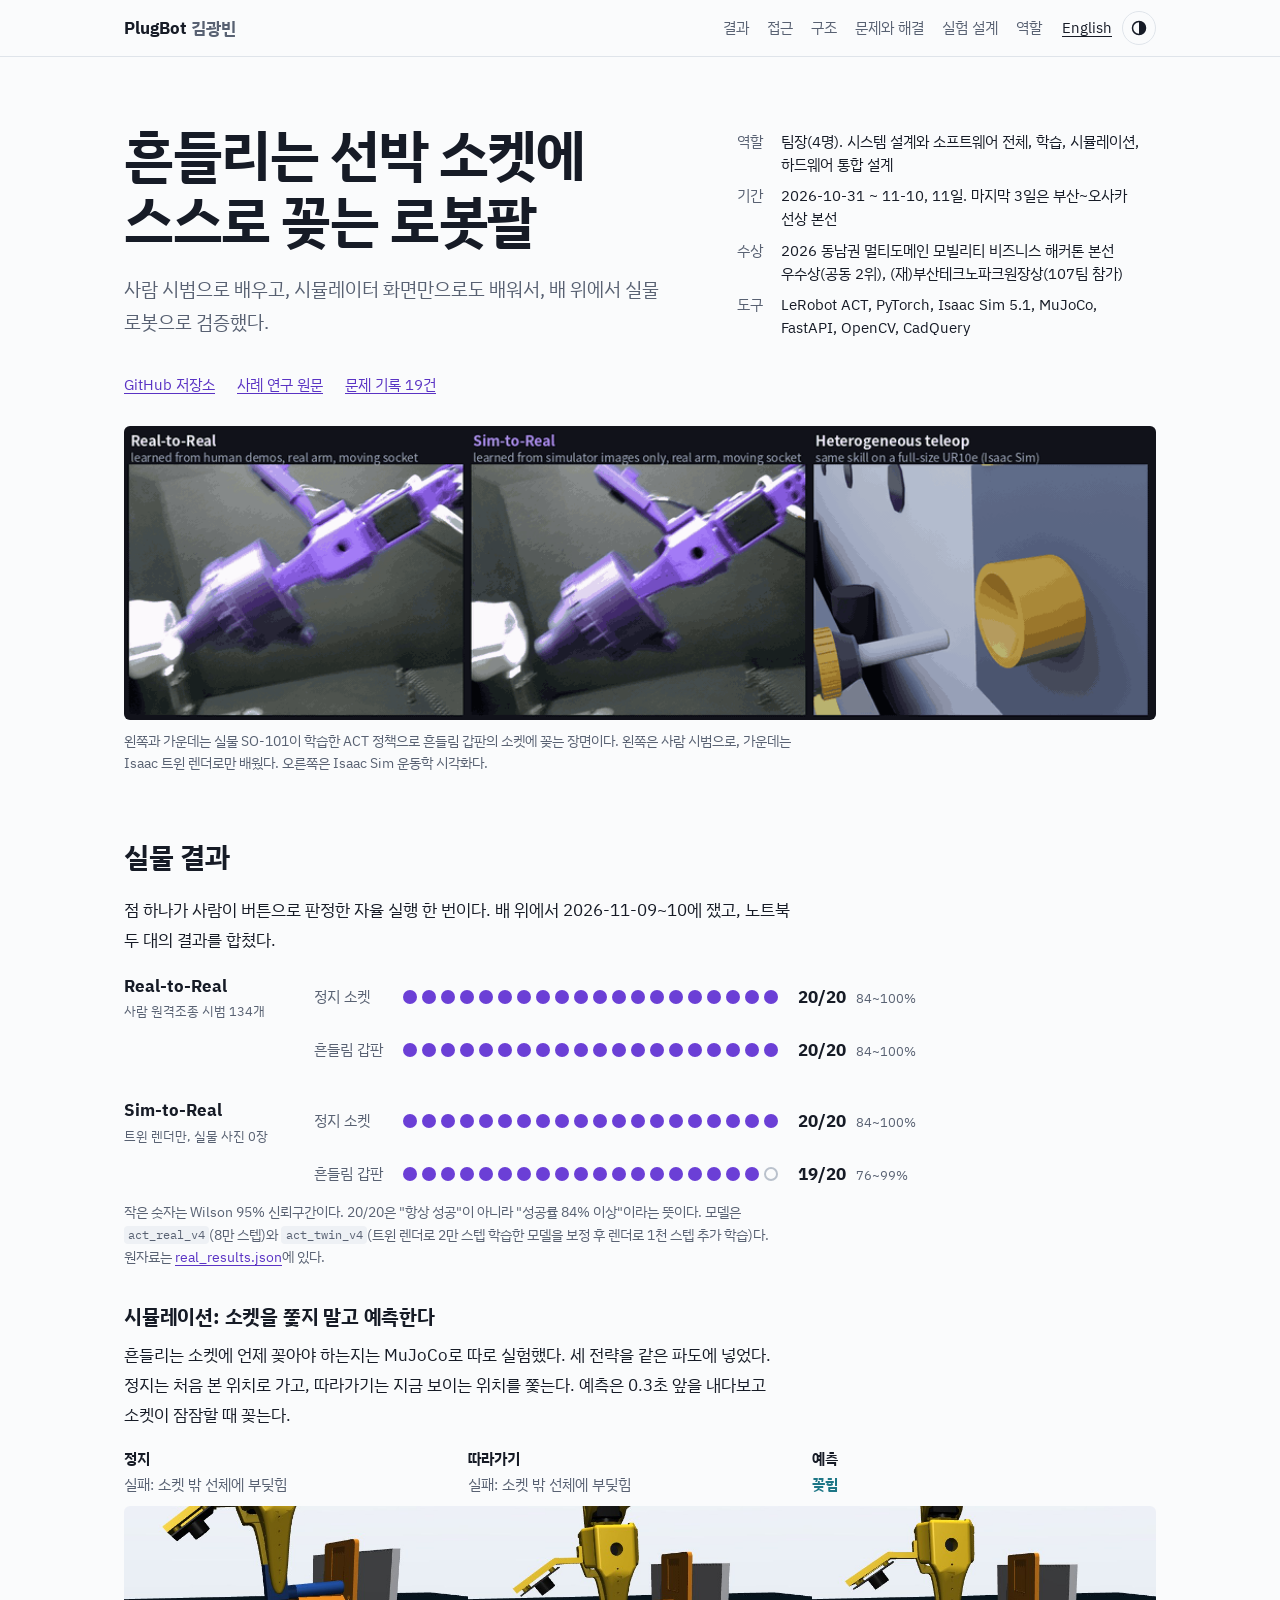
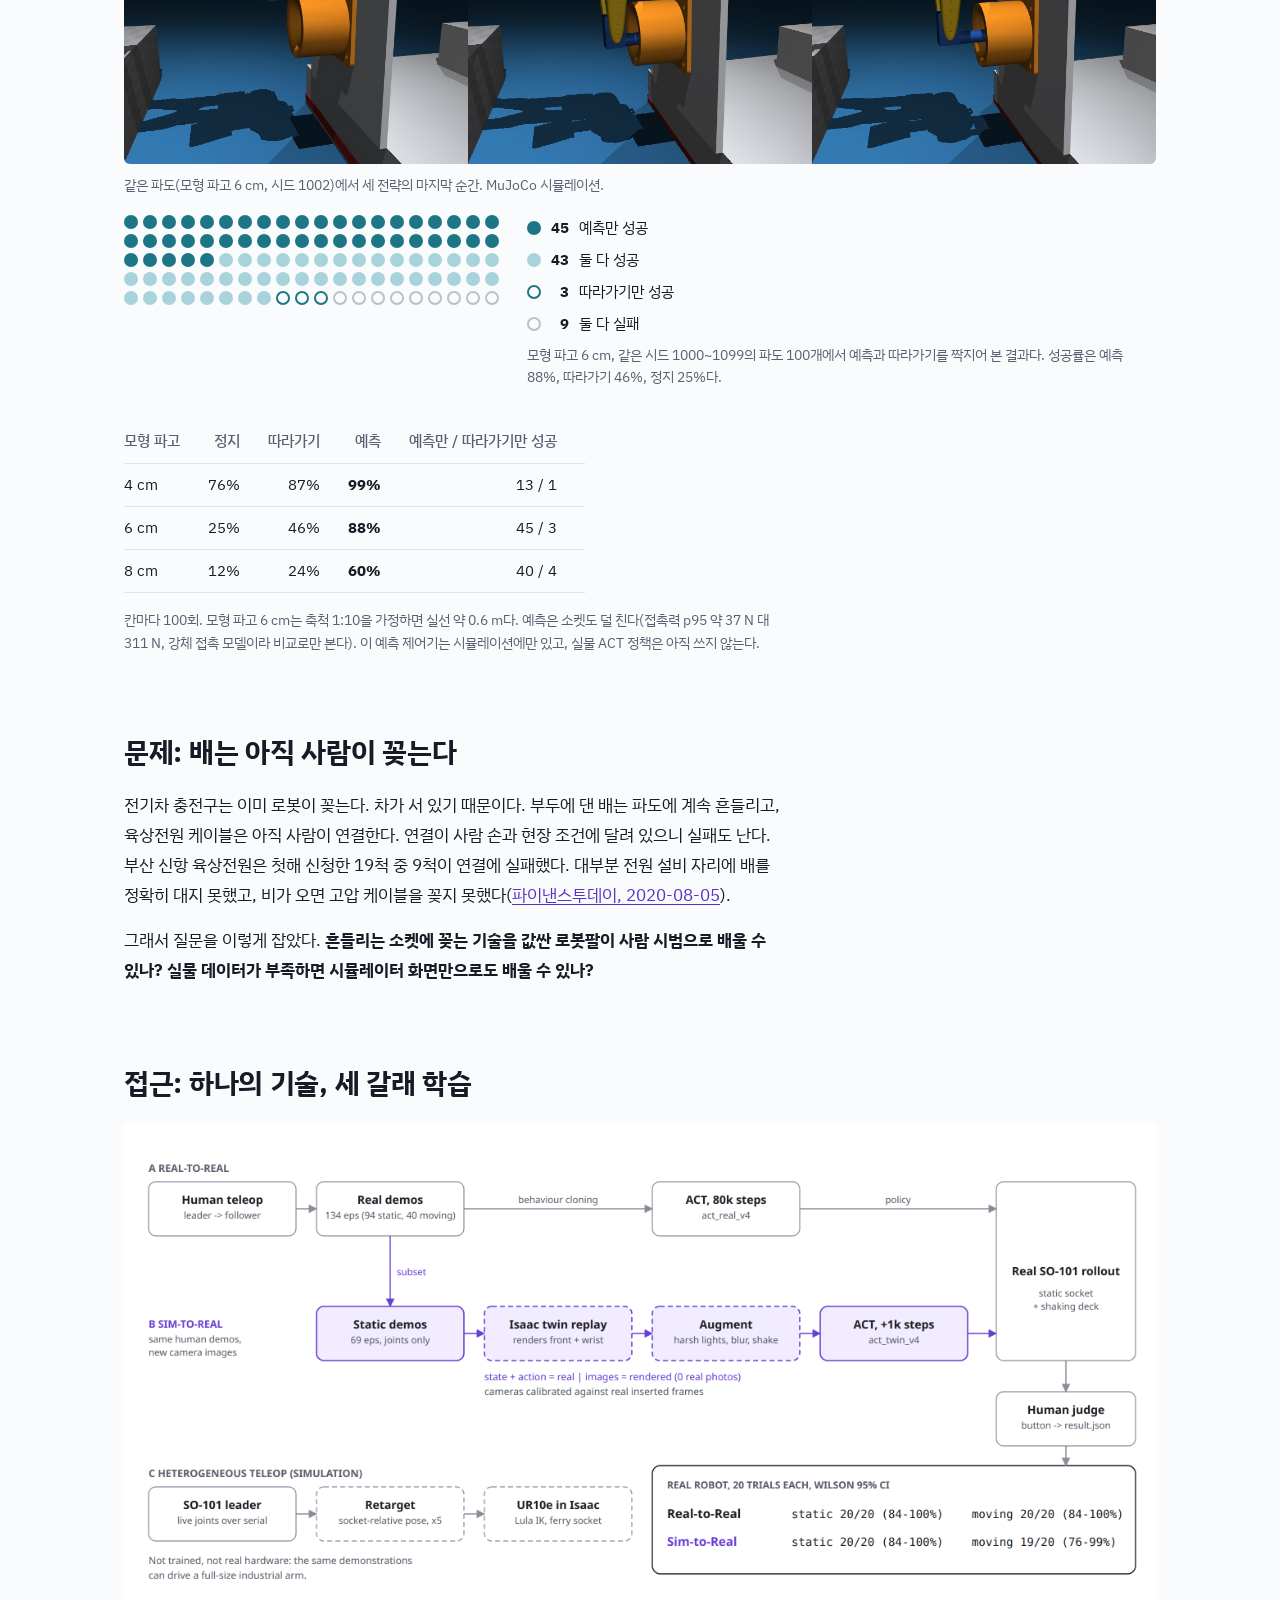
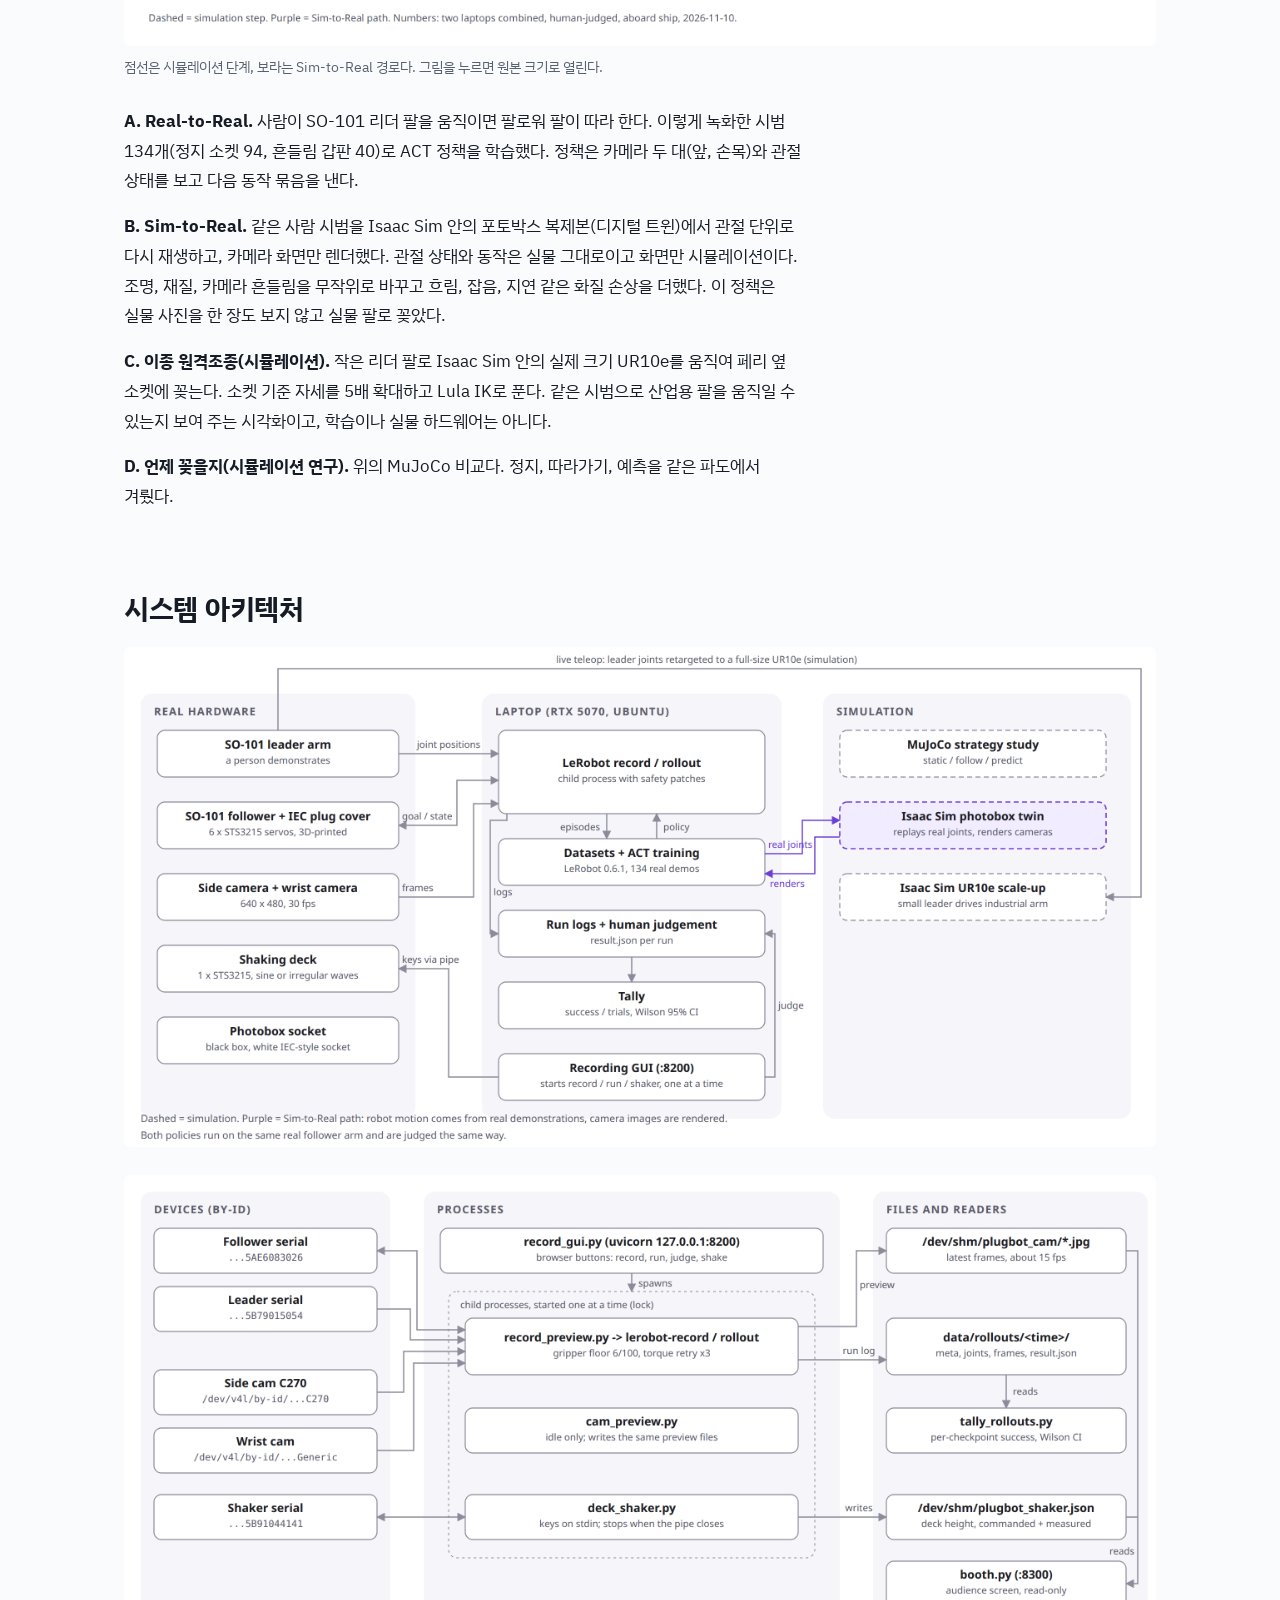
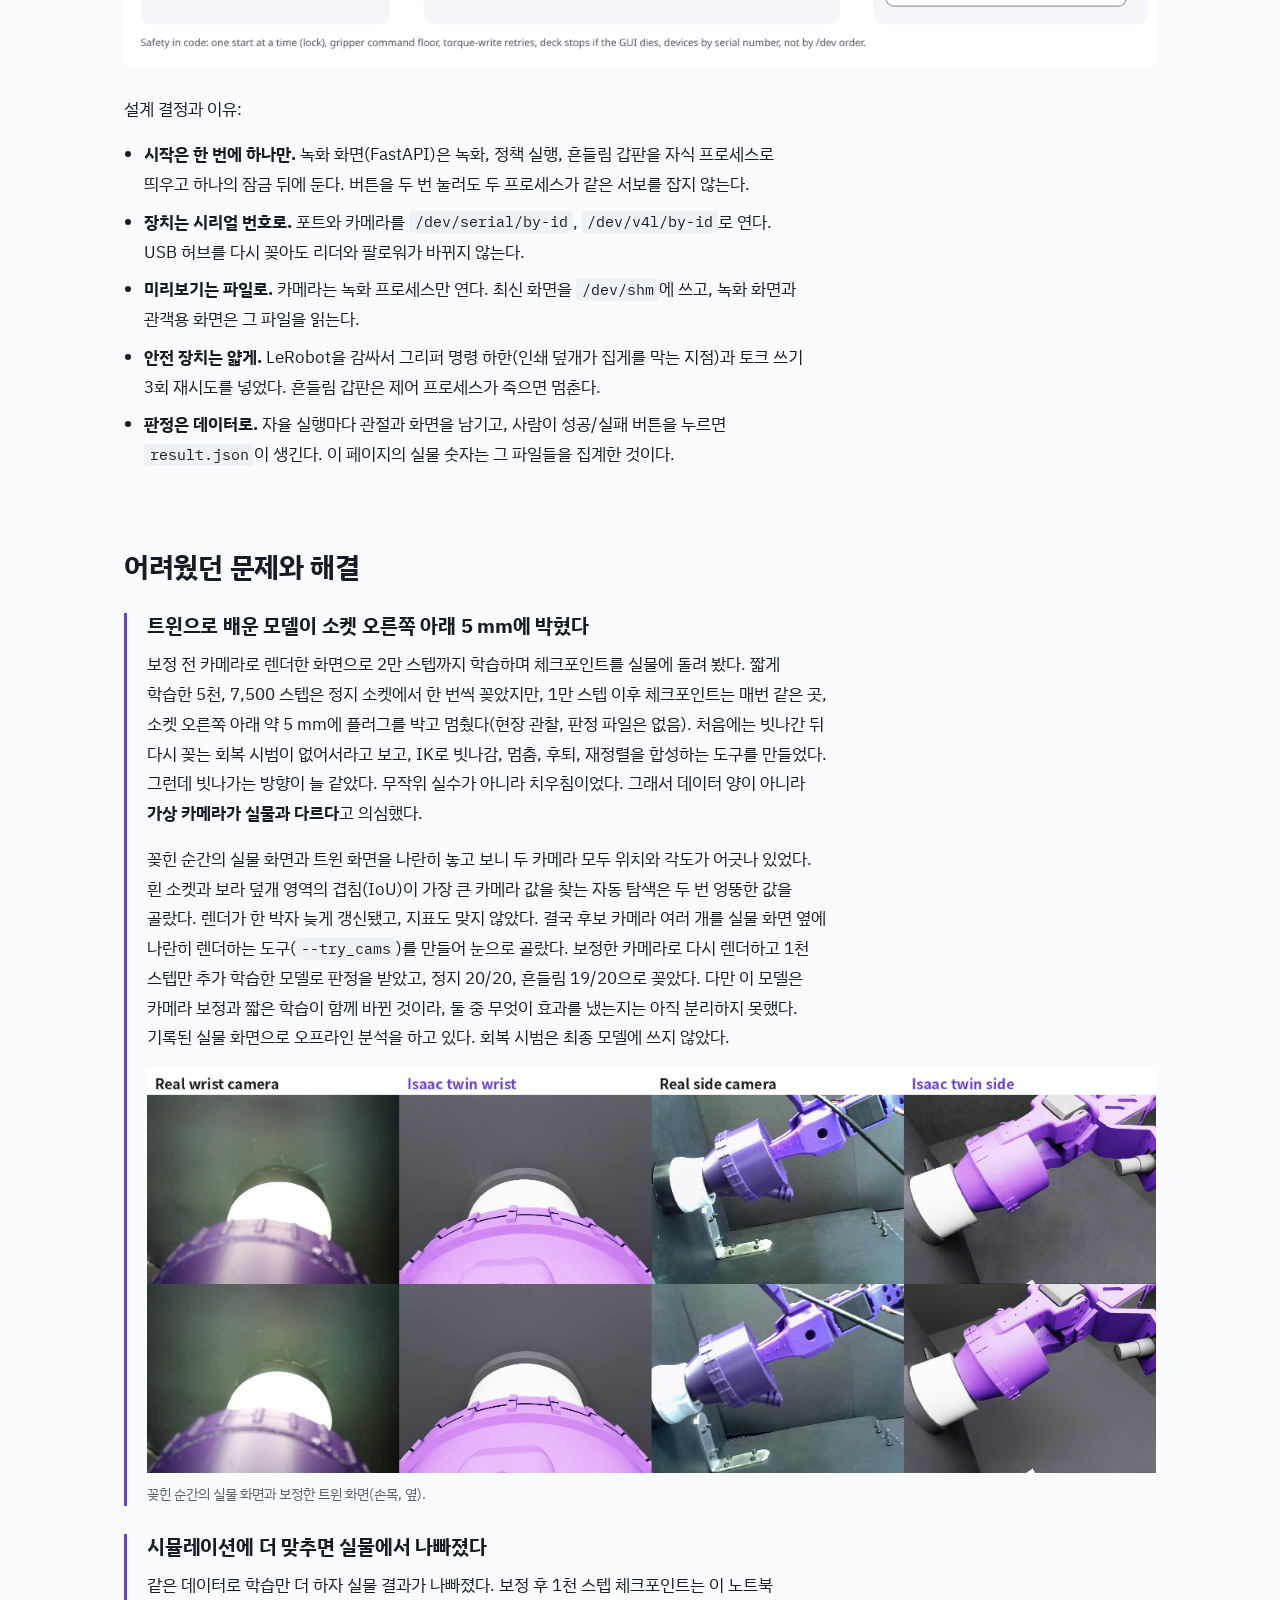
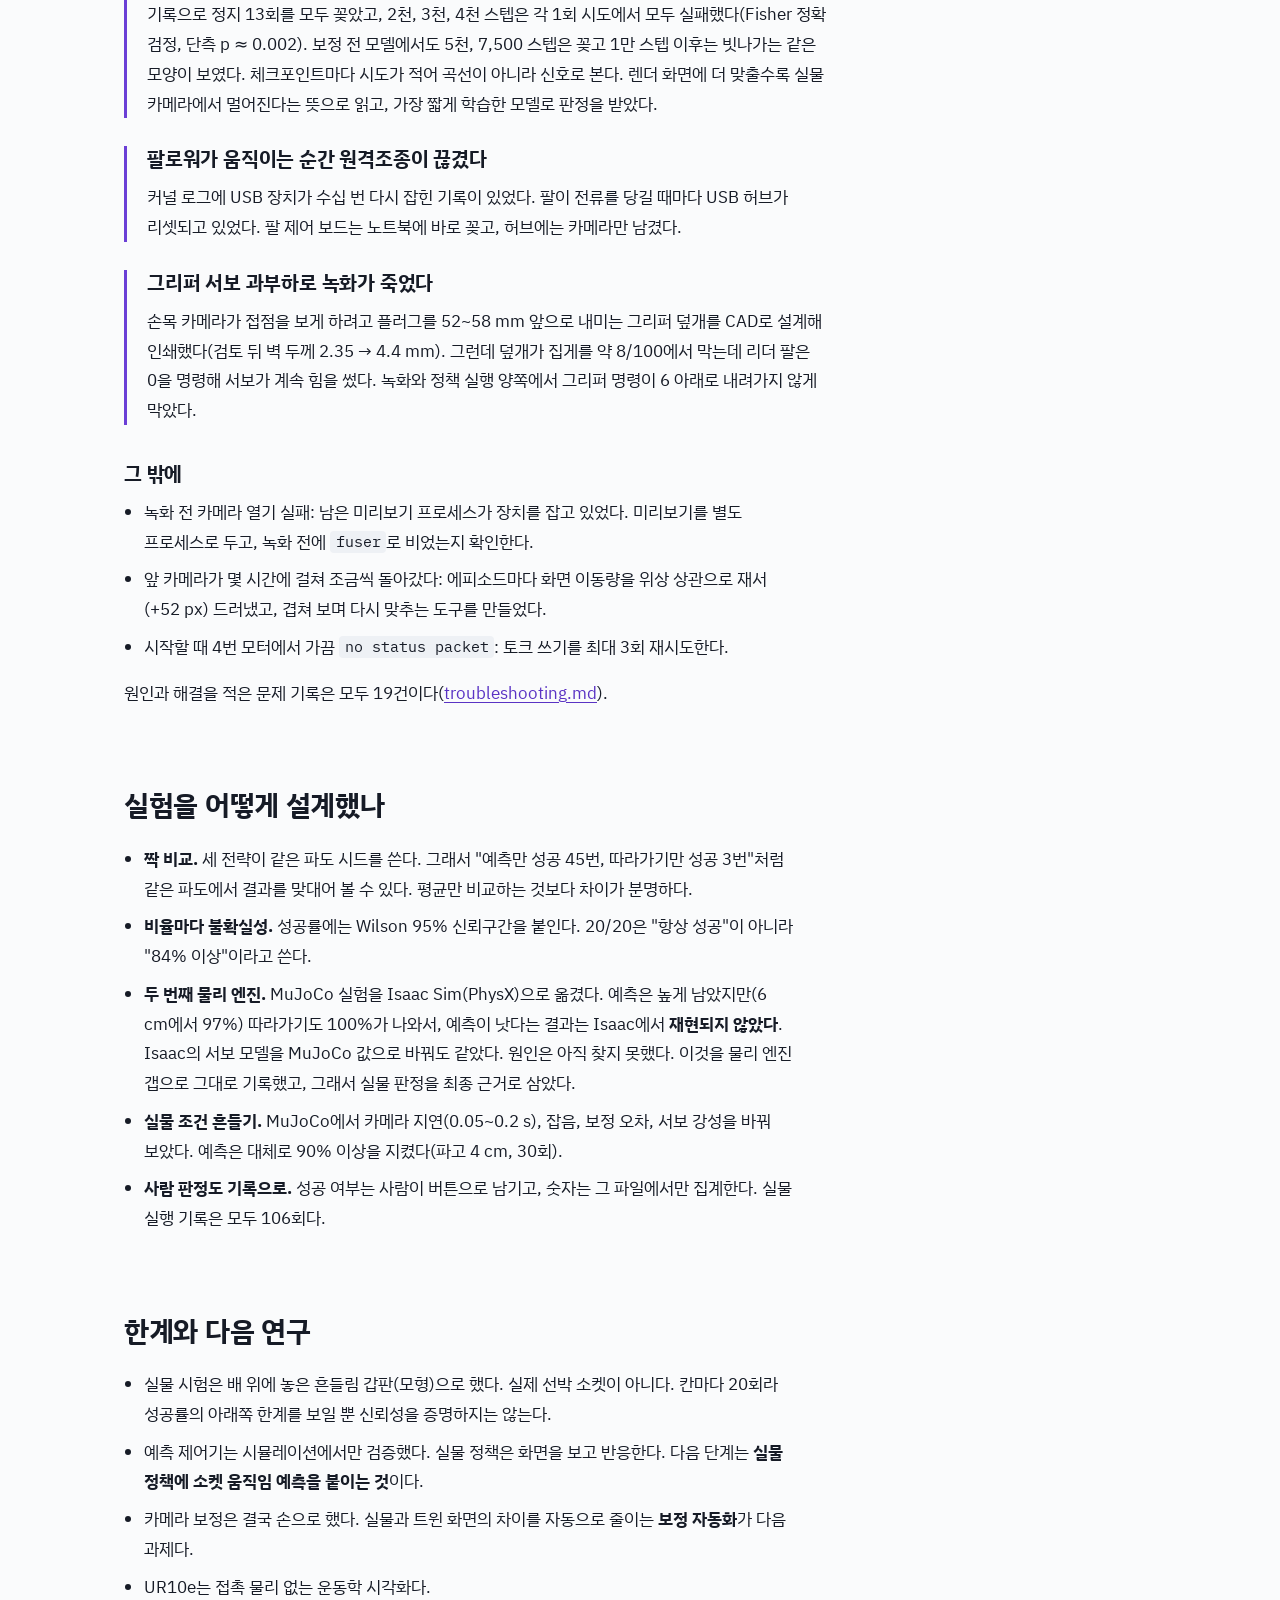
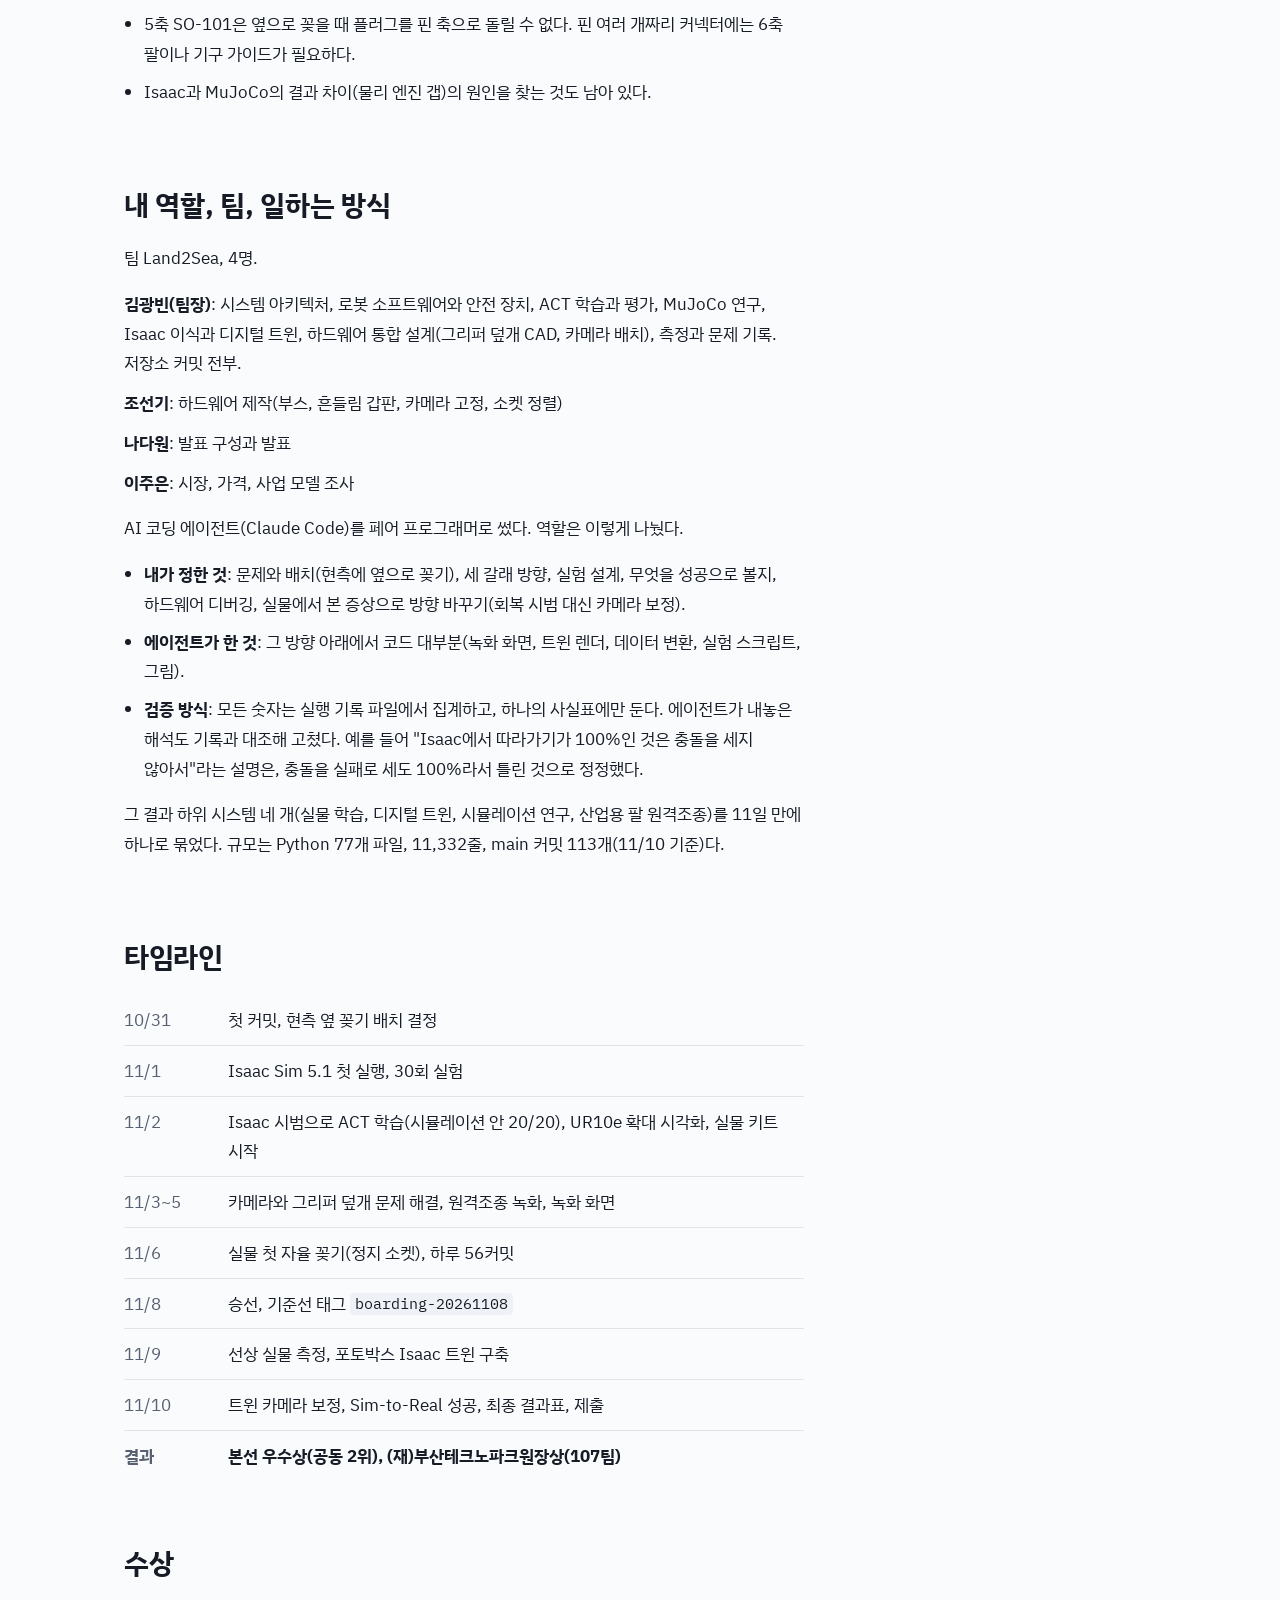
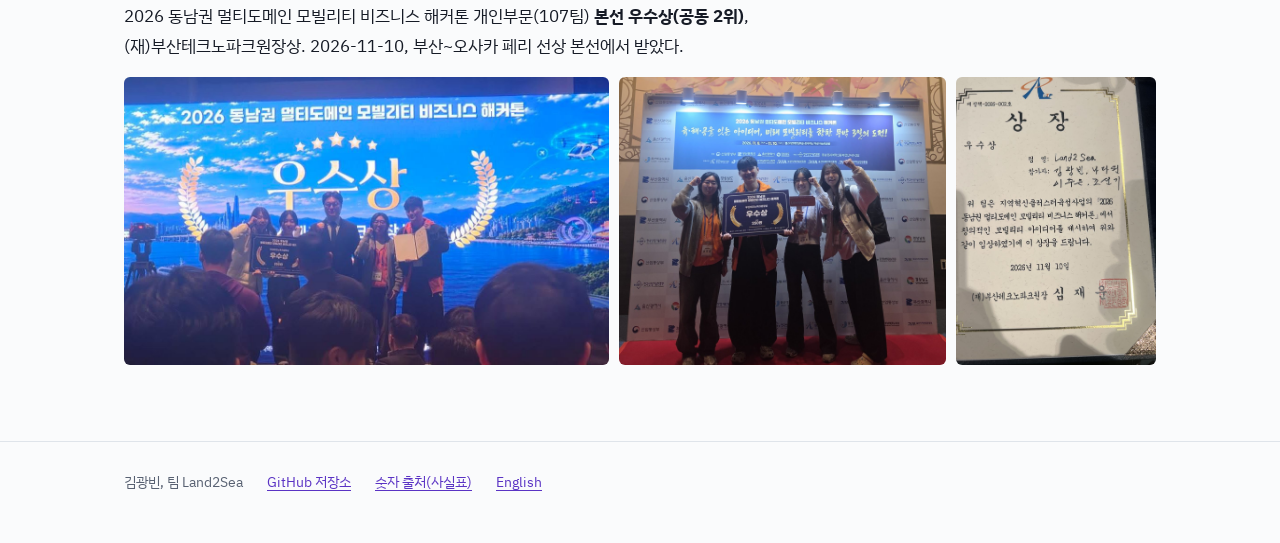
==== commit c30b2b84: "실행 기록 감사(이 노트북 106회)와 트윈 이야기 정정: 길게 학습한 보정 전 모델이 오른쪽 아래 5 mm에 박혔고 5천, 7,500은 꽂음. 최종 모델은 보정과 1천 스텝 추가" ====
--- a/docs/index.html
+++ b/docs/index.html
@@ -179,10 +179,10 @@
     <h2>어려웠던 문제와 해결</h2>
 
     <div class="story">
-      <h3>트윈으로 배운 모델이 소켓 5&nbsp;mm 앞에서 멈췄다</h3>
+      <h3>트윈으로 배운 모델이 소켓 오른쪽 아래 5&nbsp;mm에 박혔다</h3>
       <div class="col">
-        <p>Sim-to-Real 첫 모델은 실물에서 매번 같은 곳, 소켓 오른쪽 아래 약 5 mm에 플러그를 박고 멈췄다. 처음에는 빗나간 뒤 다시 꽂는 회복 시범이 없어서라고 보고, IK로 빗나감, 멈춤, 후퇴, 재정렬을 합성하는 도구를 만들었다. 그런데 학습을 더 돌려도 빗나가는 방향이 늘 같았다. 무작위 실수가 아니라 치우침이었다. 그래서 데이터 양이 아니라 <strong>가상 카메라가 실물과 다르다</strong>고 의심했다.</p>
-        <p>꽂힌 순간의 실물 화면과 트윈 화면을 나란히 놓고 보니 두 카메라 모두 위치와 각도가 어긋나 있었다. 흰 소켓과 보라 덮개 영역의 겹침(IoU)이 가장 큰 카메라 값을 찾는 자동 탐색은 두 번 엉뚱한 값을 골랐다. 렌더가 한 박자 늦게 갱신됐고, 지표도 맞지 않았다. 결국 후보 카메라 여러 개를 실물 화면 옆에 나란히 렌더하는 도구(<code>--try_cams</code>)를 만들어 눈으로 골랐다. 보정한 카메라로 다시 렌더하고 1천 스텝을 더 학습한 모델은 정지 20/20, 흔들림 19/20으로 꽂았다. 회복 시범은 최종 모델에 쓰지 않았다.</p>
+        <p>보정 전 카메라로 렌더한 화면으로 2만 스텝까지 학습하며 체크포인트를 실물에 돌려 봤다. 짧게 학습한 5천, 7,500 스텝은 정지 소켓에서 한 번씩 꽂았지만, 1만 스텝 이후 체크포인트는 매번 같은 곳, 소켓 오른쪽 아래 약 5 mm에 플러그를 박고 멈췄다(현장 관찰, 판정 파일은 없음). 처음에는 빗나간 뒤 다시 꽂는 회복 시범이 없어서라고 보고, IK로 빗나감, 멈춤, 후퇴, 재정렬을 합성하는 도구를 만들었다. 그런데 빗나가는 방향이 늘 같았다. 무작위 실수가 아니라 치우침이었다. 그래서 데이터 양이 아니라 <strong>가상 카메라가 실물과 다르다</strong>고 의심했다.</p>
+        <p>꽂힌 순간의 실물 화면과 트윈 화면을 나란히 놓고 보니 두 카메라 모두 위치와 각도가 어긋나 있었다. 흰 소켓과 보라 덮개 영역의 겹침(IoU)이 가장 큰 카메라 값을 찾는 자동 탐색은 두 번 엉뚱한 값을 골랐다. 렌더가 한 박자 늦게 갱신됐고, 지표도 맞지 않았다. 결국 후보 카메라 여러 개를 실물 화면 옆에 나란히 렌더하는 도구(<code>--try_cams</code>)를 만들어 눈으로 골랐다. 보정한 카메라로 다시 렌더하고 1천 스텝만 추가 학습한 모델로 판정을 받았고, 정지 20/20, 흔들림 19/20으로 꽂았다. 다만 이 모델은 카메라 보정과 짧은 학습이 함께 바뀐 것이라, 둘 중 무엇이 효과를 냈는지는 아직 분리하지 못했다. 기록된 실물 화면으로 오프라인 분석을 하고 있다. 회복 시범은 최종 모델에 쓰지 않았다.</p>
       </div>
       <figure>
         <img src="assets/twin_vs_real.png" width="1280" height="514" alt="꽂힌 순간의 실물 화면과 보정한 Isaac 트윈 화면을 나란히 놓은 비교">
@@ -192,7 +192,7 @@
 
     <div class="story">
       <h3>시뮬레이션에 더 맞추면 실물에서 나빠졌다</h3>
-      <p class="col">같은 데이터로 학습만 더 하자 실물 결과가 나빠졌다. 1천 스텝 체크포인트는 꽂았고, 2천, 3천, 4천 스텝은 각 1회 시도에서 모두 실패했다. 시도 수가 적어 결론보다는 신호로 본다. 렌더 화면에 더 맞출수록 실물 카메라에서 멀어진다는 뜻으로 읽고, 가장 짧게 학습한 모델로 판정을 받았다.</p>
+      <p class="col">같은 데이터로 학습만 더 하자 실물 결과가 나빠졌다. 보정 후 1천 스텝 체크포인트는 이 노트북 기록으로 정지 13회를 모두 꽂았고, 2천, 3천, 4천 스텝은 각 1회 시도에서 모두 실패했다(Fisher 정확 검정, 단측 p ≈ 0.002). 보정 전 모델에서도 5천, 7,500 스텝은 꽂고 1만 스텝 이후는 빗나가는 같은 모양이 보였다. 체크포인트마다 시도가 적어 곡선이 아니라 신호로 본다. 렌더 화면에 더 맞출수록 실물 카메라에서 멀어진다는 뜻으로 읽고, 가장 짧게 학습한 모델로 판정을 받았다.</p>
     </div>
 
     <div class="story">
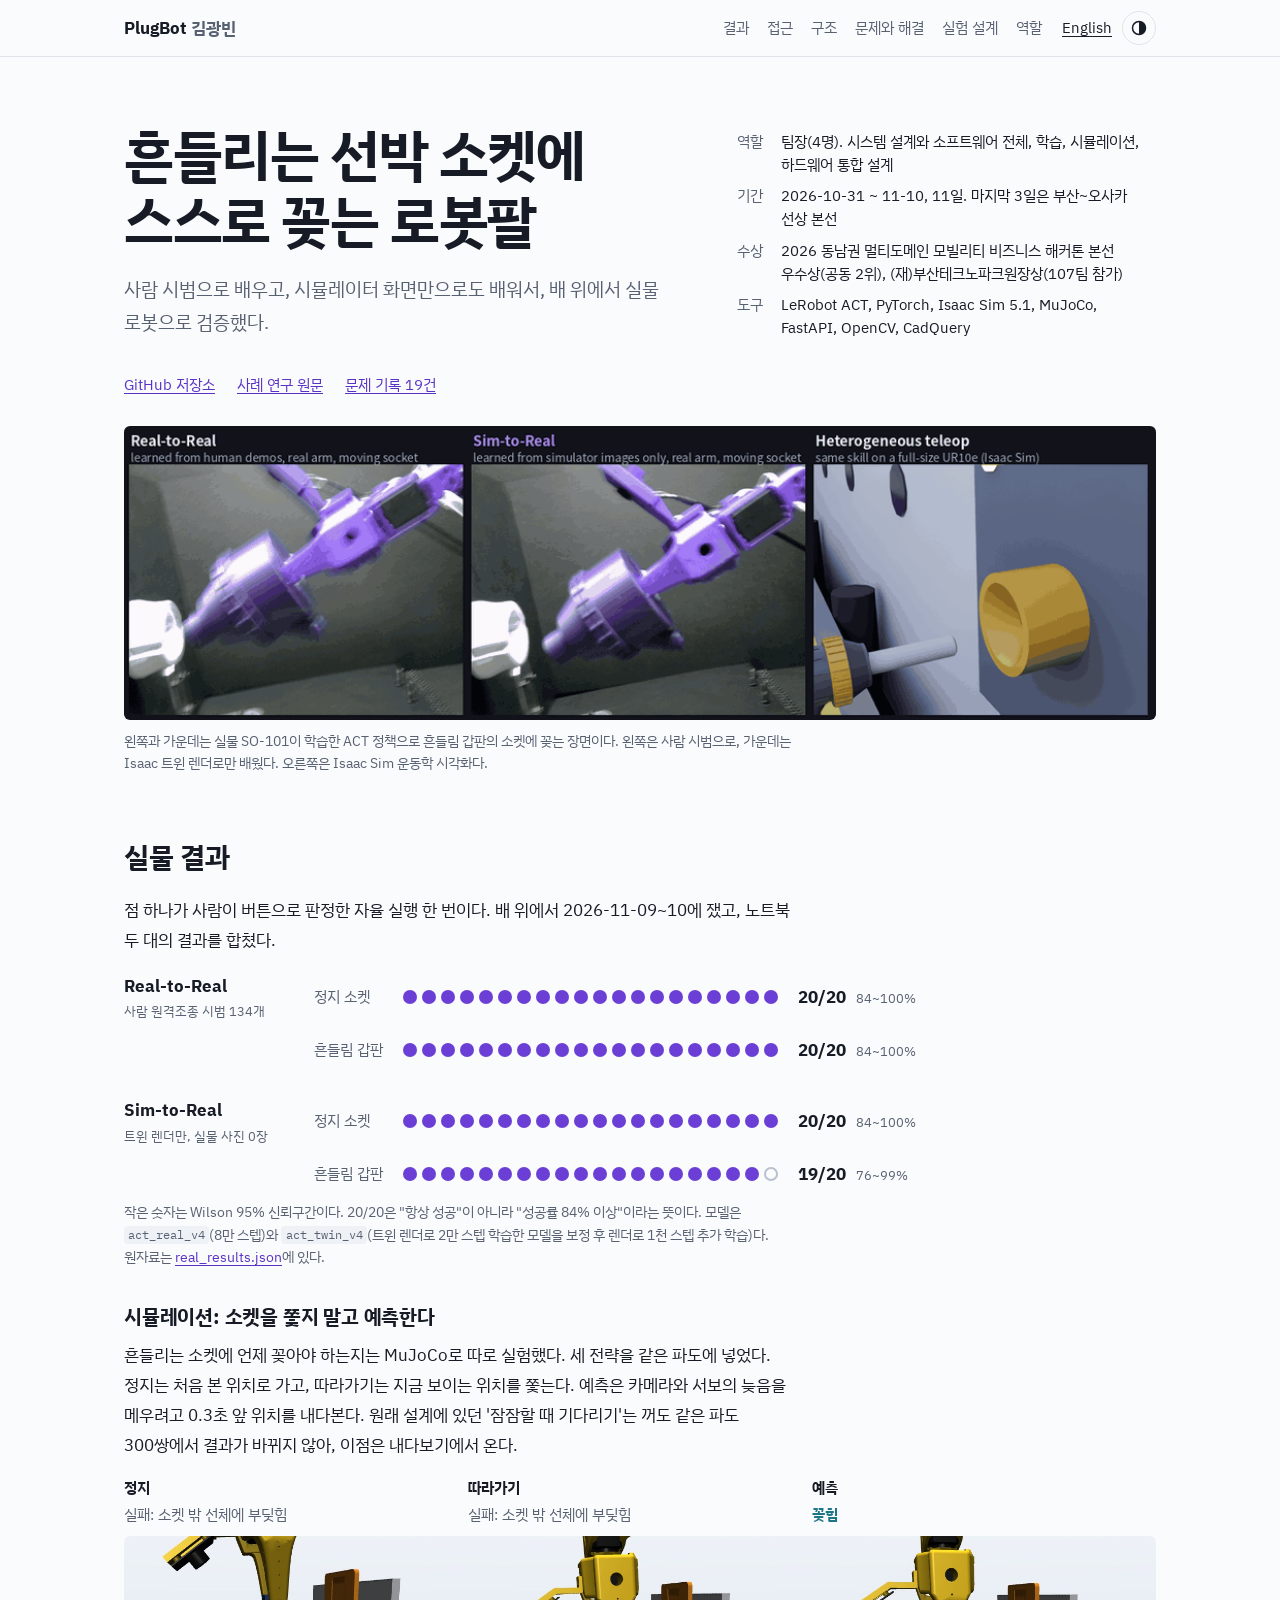
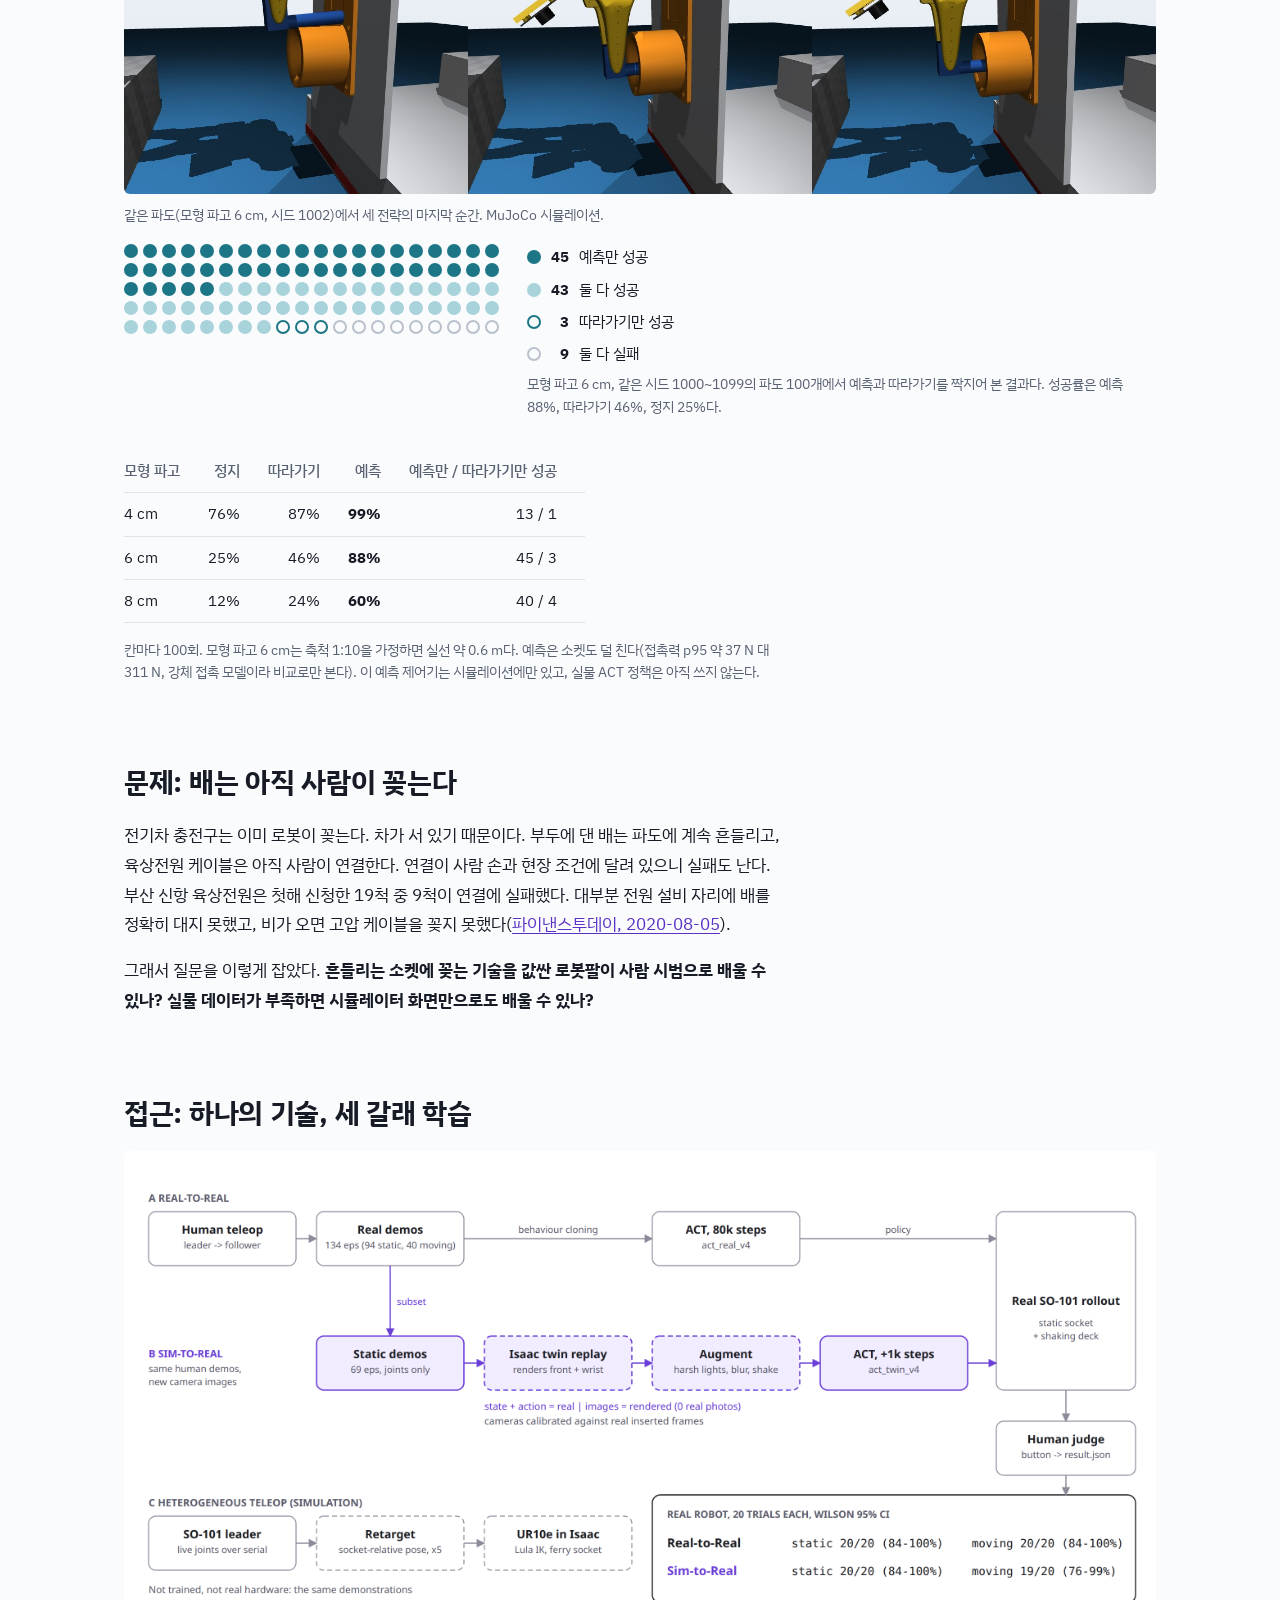
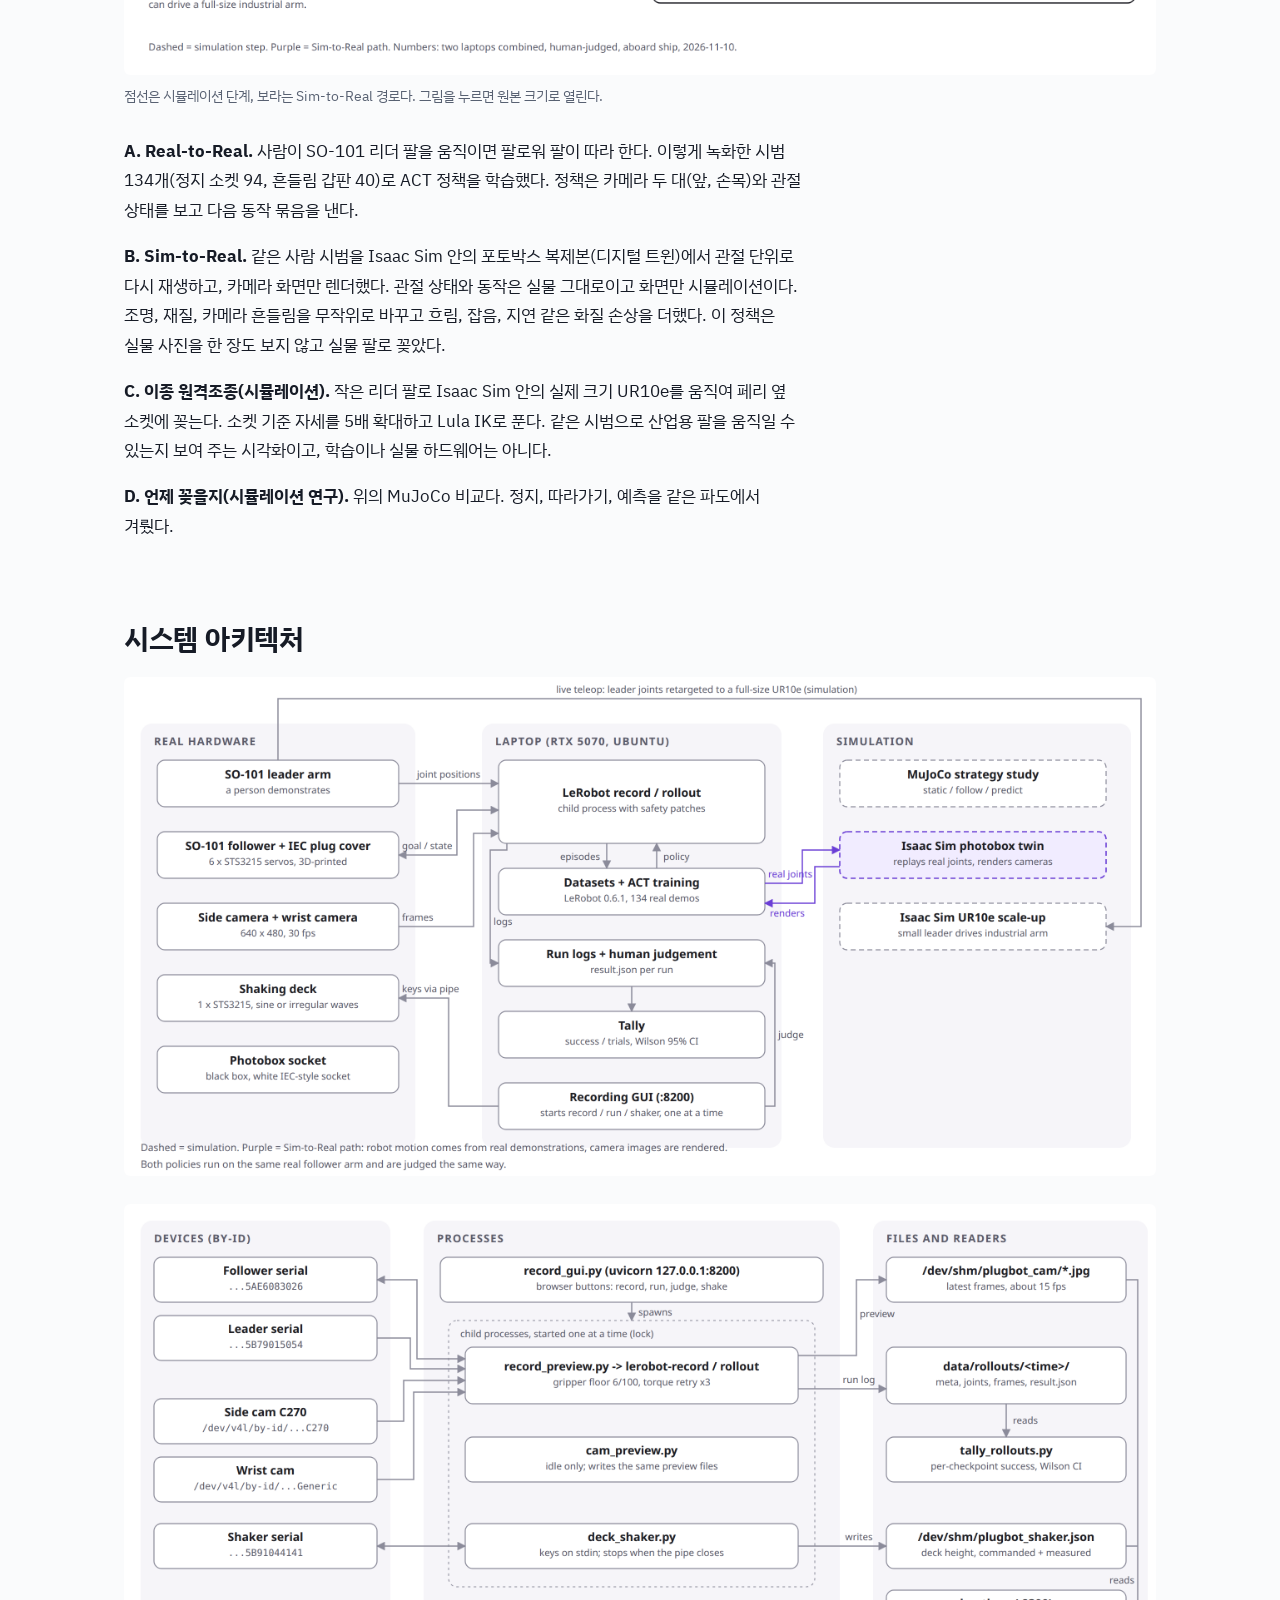
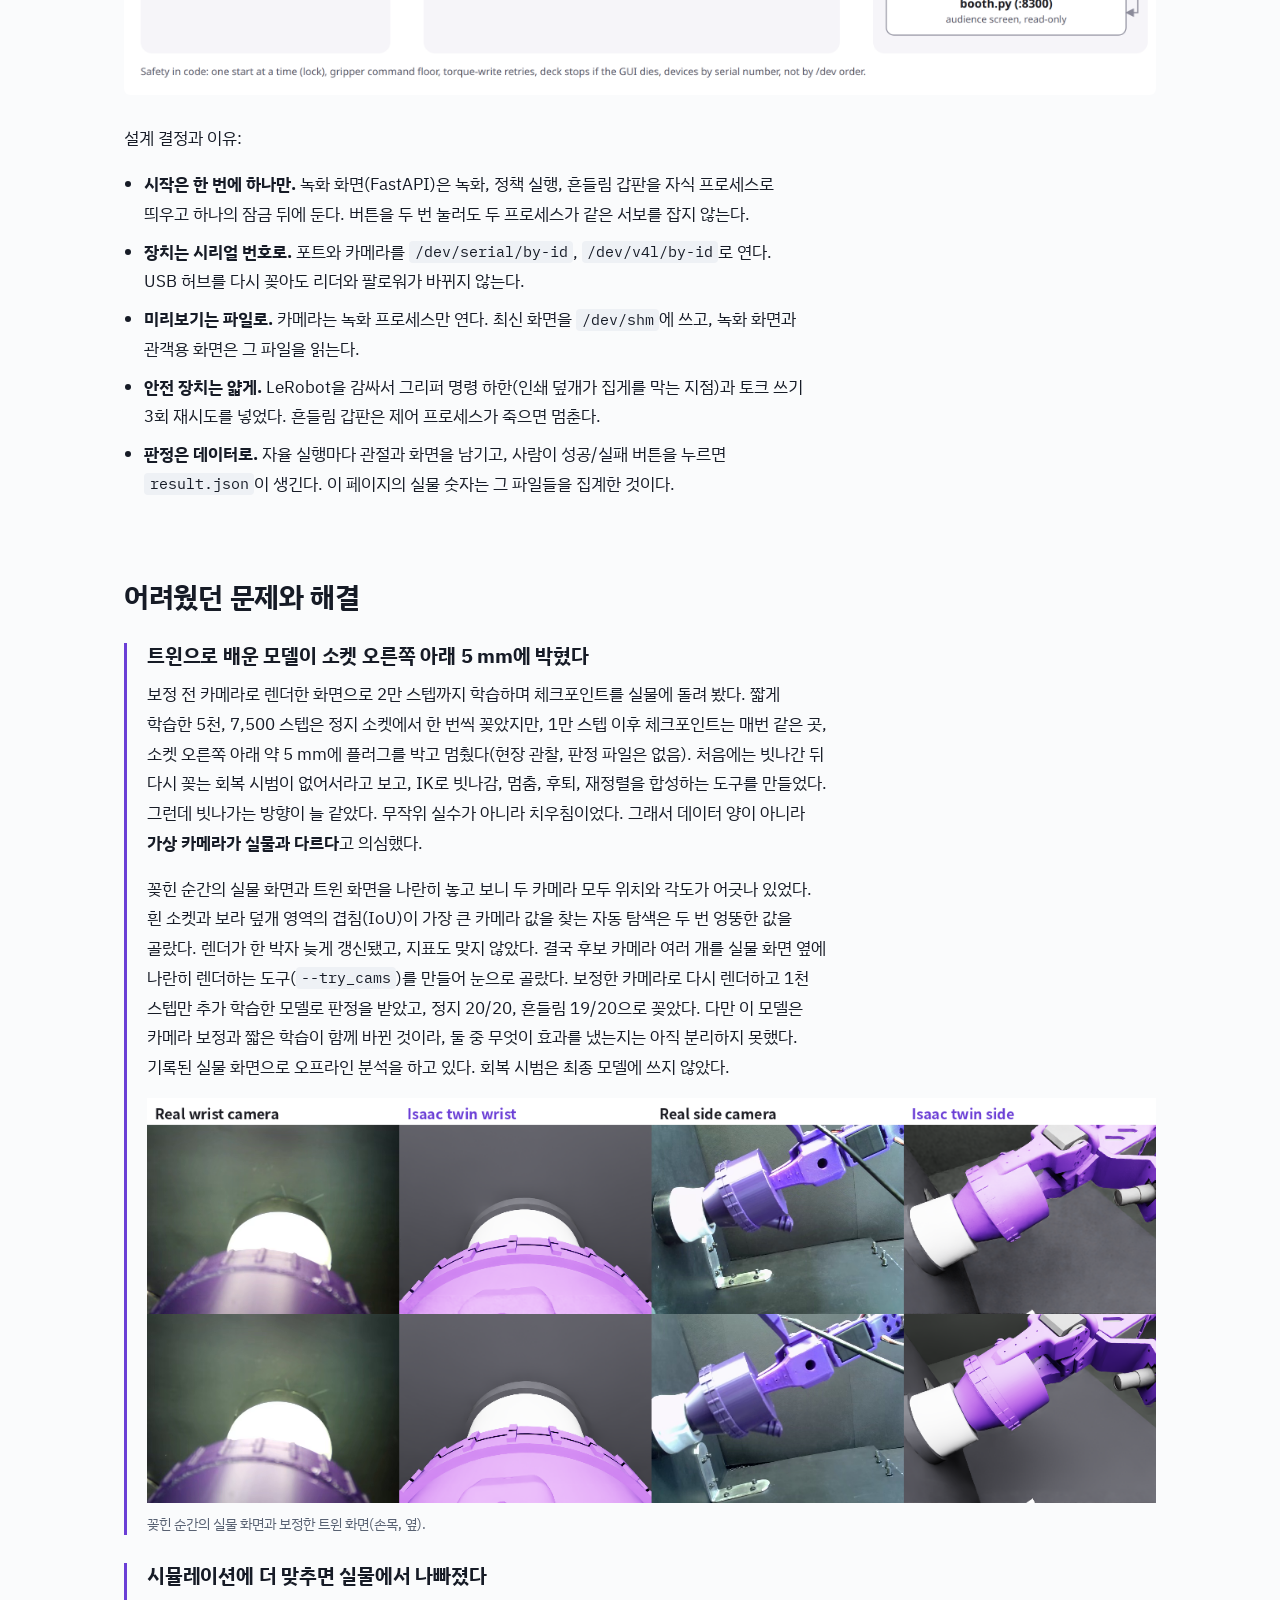
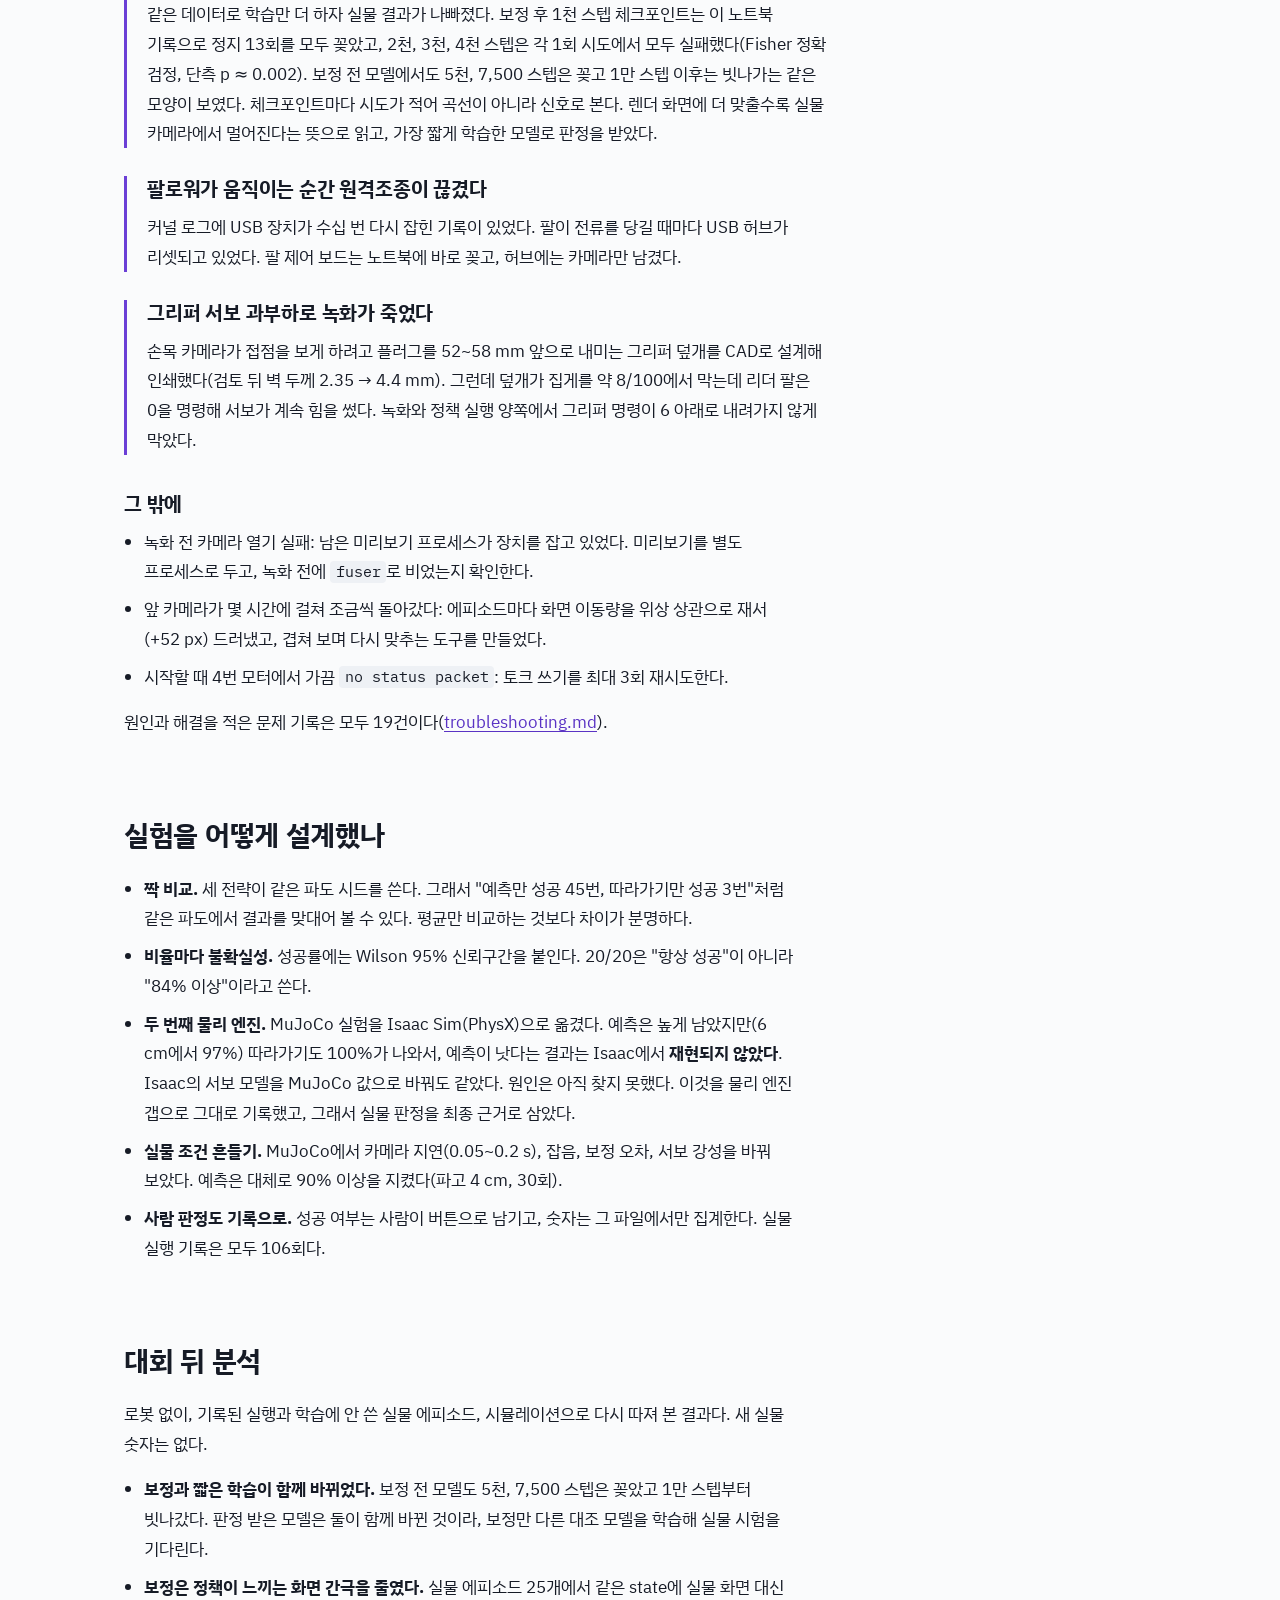
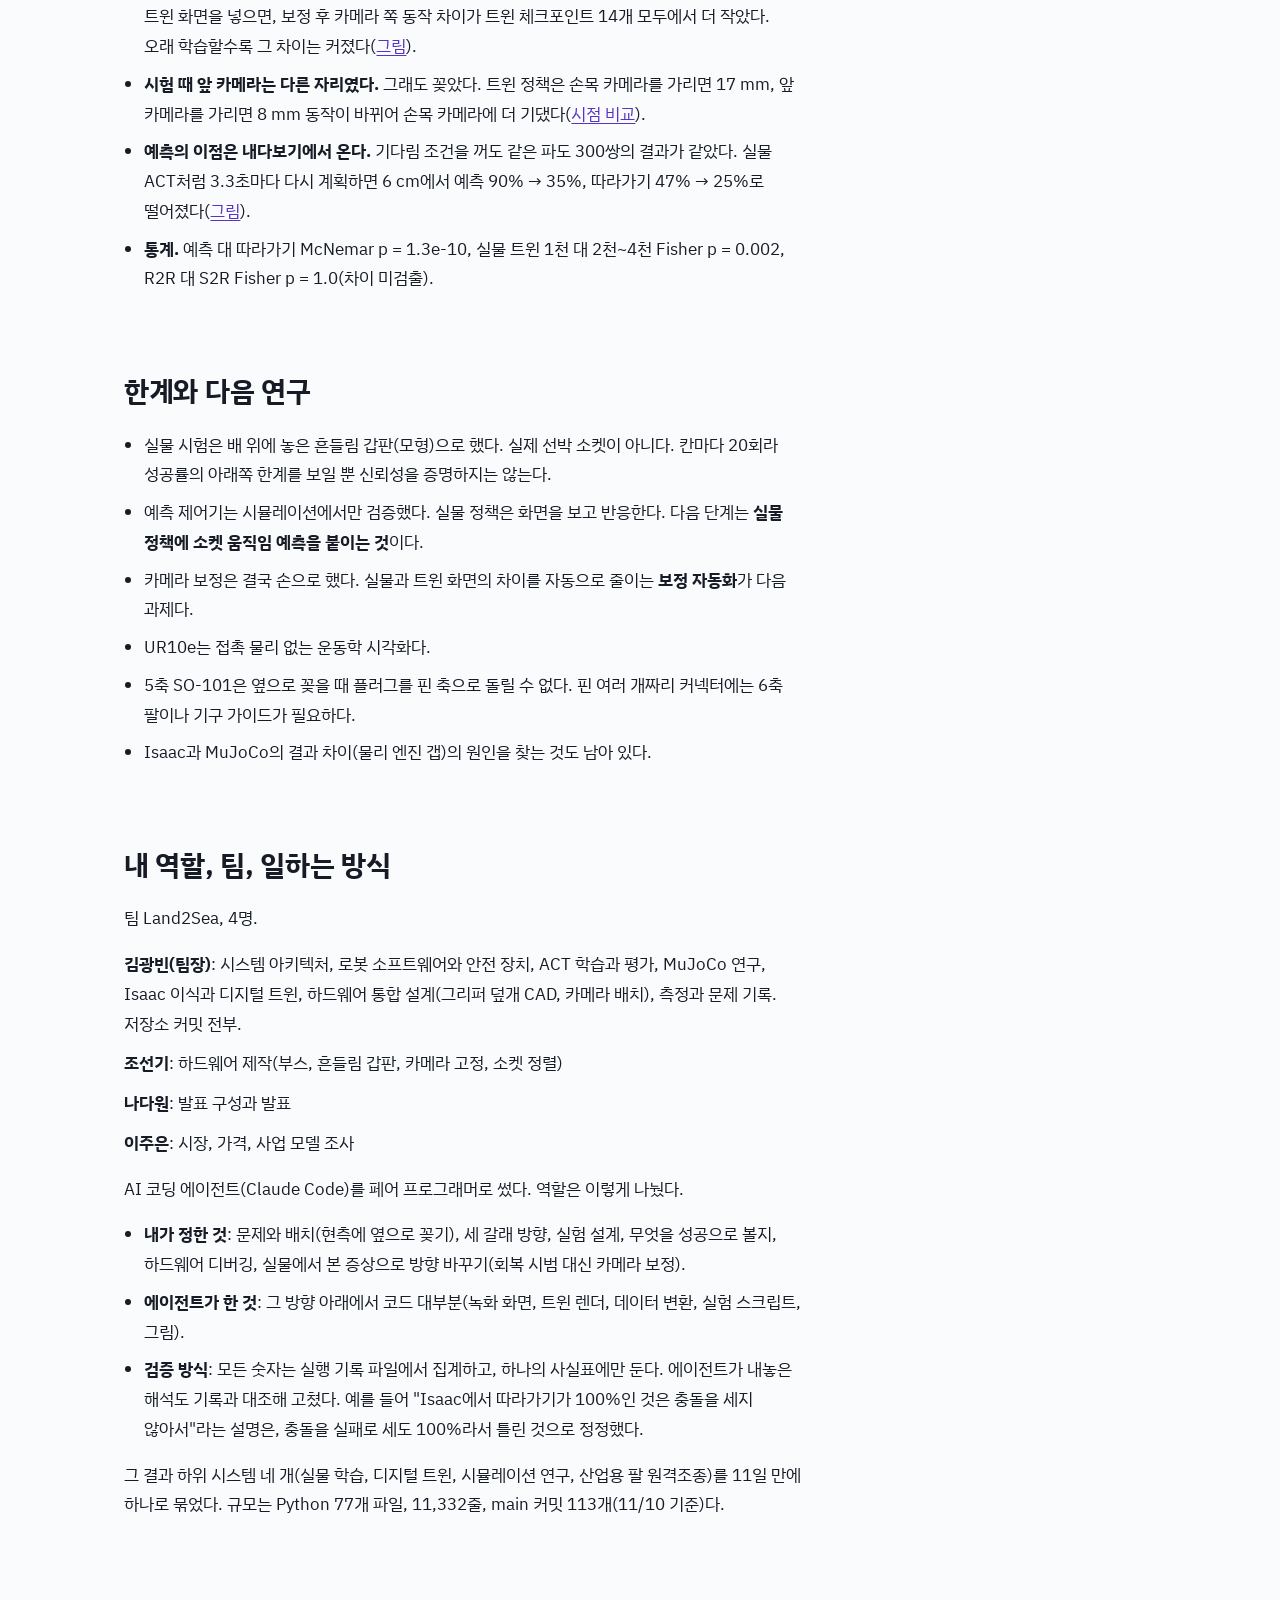
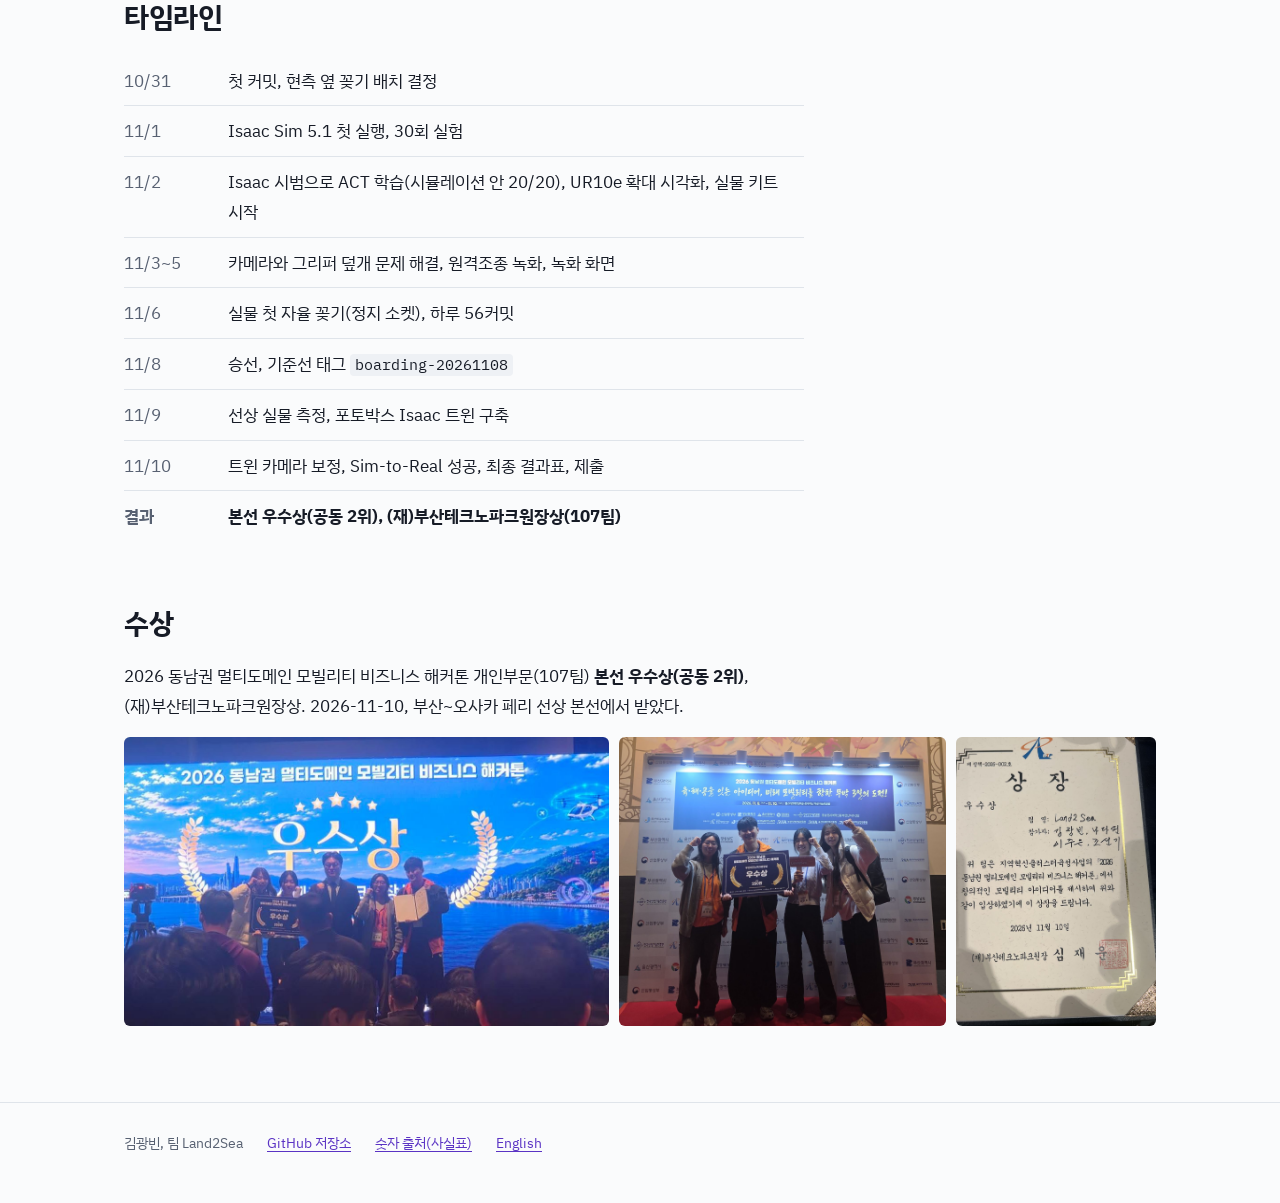
==== commit 298c80fa: "대회 뒤 분석 반영: 예측의 이점은 기다림이 아니라 0.3초 내다보기(기다림 조건을 꺼도 300쌍 결과 같음), 보정이 정책이 느끼는 화면 간극을 줄임, 시험 때 앞 카메라 시점 " ====
--- a/docs/index.html
+++ b/docs/index.html
@@ -95,7 +95,7 @@
     <p class="small muted col">작은 숫자는 Wilson 95% 신뢰구간이다. 20/20은 "항상 성공"이 아니라 "성공률 84% 이상"이라는 뜻이다. 모델은 <code>act_real_v4</code>(8만 스텝)와 <code>act_twin_v4</code>(트윈 렌더로 2만 스텝 학습한 모델을 보정 후 렌더로 1천 스텝 추가 학습)다. 원자료는 <a href="https://github.com/gawbi/plugbot/blob/main/outputs/real_results.json">real_results.json</a>에 있다.</p>
 
     <h3>시뮬레이션: 소켓을 쫓지 말고 예측한다</h3>
-    <p class="col">흔들리는 소켓에 언제 꽂아야 하는지는 MuJoCo로 따로 실험했다. 세 전략을 같은 파도에 넣었다. 정지는 처음 본 위치로 가고, 따라가기는 지금 보이는 위치를 쫓는다. 예측은 0.3초 앞을 내다보고 소켓이 잠잠할 때 꽂는다.</p>
+    <p class="col">흔들리는 소켓에 언제 꽂아야 하는지는 MuJoCo로 따로 실험했다. 세 전략을 같은 파도에 넣었다. 정지는 처음 본 위치로 가고, 따라가기는 지금 보이는 위치를 쫓는다. 예측은 카메라와 서보의 늦음을 메우려고 0.3초 앞 위치를 내다본다. 원래 설계에 있던 '잠잠할 때 기다리기'는 꺼도 같은 파도 300쌍에서 결과가 바뀌지 않아, 이점은 내다보기에서 온다.</p>
     <figure class="strip">
       <div class="strip-labels">
         <div><b>정지</b><span class="fail">실패: 소켓 밖 선체에 부딪힘</span></div>
@@ -227,6 +227,18 @@
     </ul>
   </section>
 
+  <section id="after" class="col">
+    <h2>대회 뒤 분석</h2>
+    <p>로봇 없이, 기록된 실행과 학습에 안 쓴 실물 에피소드, 시뮬레이션으로 다시 따져 본 결과다. 새 실물 숫자는 없다.</p>
+    <ul>
+      <li><strong>보정과 짧은 학습이 함께 바뀌었다.</strong> 보정 전 모델도 5천, 7,500 스텝은 꽂았고 1만 스텝부터 빗나갔다. 판정 받은 모델은 둘이 함께 바뀐 것이라, 보정만 다른 대조 모델을 학습해 실물 시험을 기다린다.</li>
+      <li><strong>보정은 정책이 느끼는 화면 간극을 줄였다.</strong> 실물 에피소드 25개에서 같은 state에 실물 화면 대신 트윈 화면을 넣으면, 보정 후 카메라 쪽 동작 차이가 트윈 체크포인트 14개 모두에서 더 작았다. 오래 학습할수록 그 차이는 커졌다(<a href="https://github.com/gawbi/plugbot/blob/main/outputs/research/offline_eval.png">그림</a>).</li>
+      <li><strong>시험 때 앞 카메라는 다른 자리였다.</strong> 그래도 꽂았다. 트윈 정책은 손목 카메라를 가리면 17&nbsp;mm, 앞 카메라를 가리면 8&nbsp;mm 동작이 바뀌어 손목 카메라에 더 기댔다(<a href="https://github.com/gawbi/plugbot/blob/main/outputs/research/front_view_shift.png">시점 비교</a>).</li>
+      <li><strong>예측의 이점은 내다보기에서 온다.</strong> 기다림 조건을 꺼도 같은 파도 300쌍의 결과가 같았다. 실물 ACT처럼 3.3초마다 다시 계획하면 6&nbsp;cm에서 예측 90% → 35%, 따라가기 47% → 25%로 떨어졌다(<a href="https://github.com/gawbi/plugbot/blob/main/outputs/research/chunk_study.png">그림</a>).</li>
+      <li><strong>통계.</strong> 예측 대 따라가기 McNemar p = 1.3e-10, 실물 트윈 1천 대 2천~4천 Fisher p = 0.002, R2R 대 S2R Fisher p = 1.0(차이 미검출).</li>
+    </ul>
+  </section>
+
   <section id="next" class="col">
     <h2>한계와 다음 연구</h2>
     <ul>
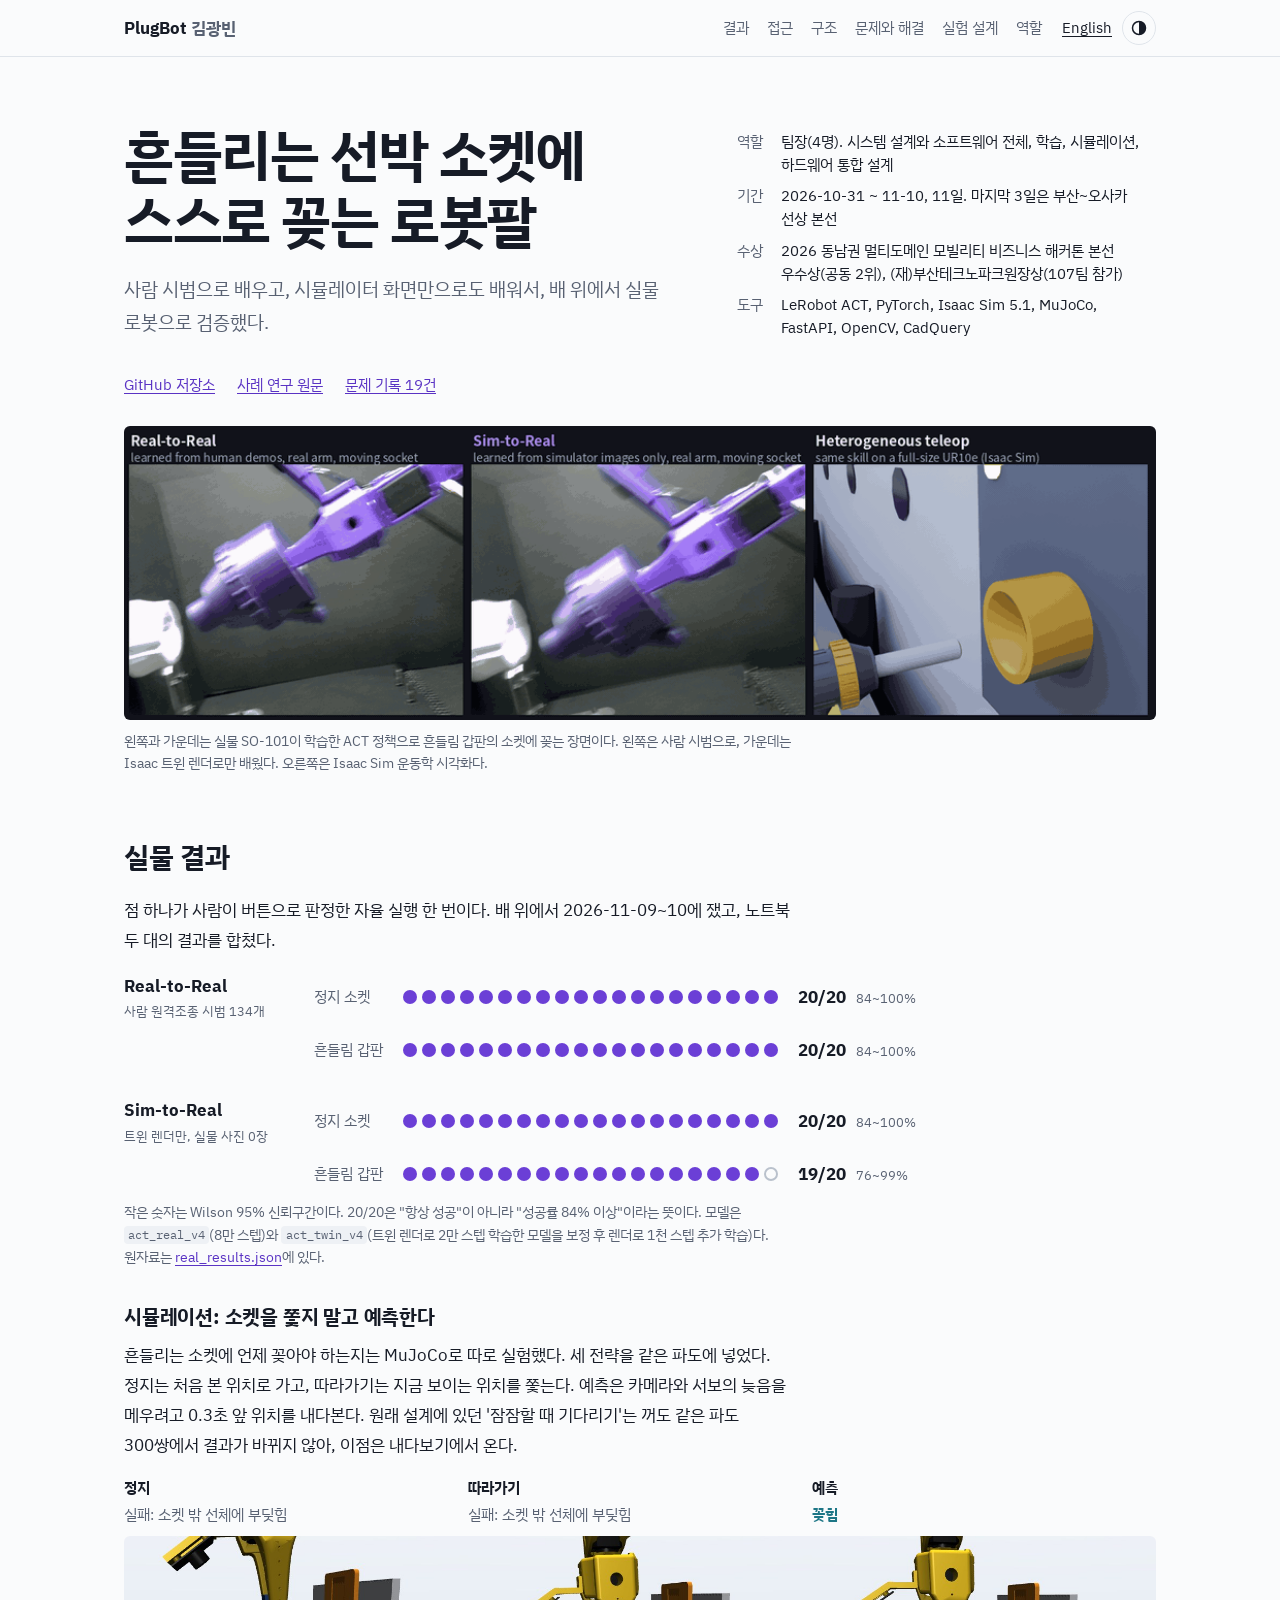
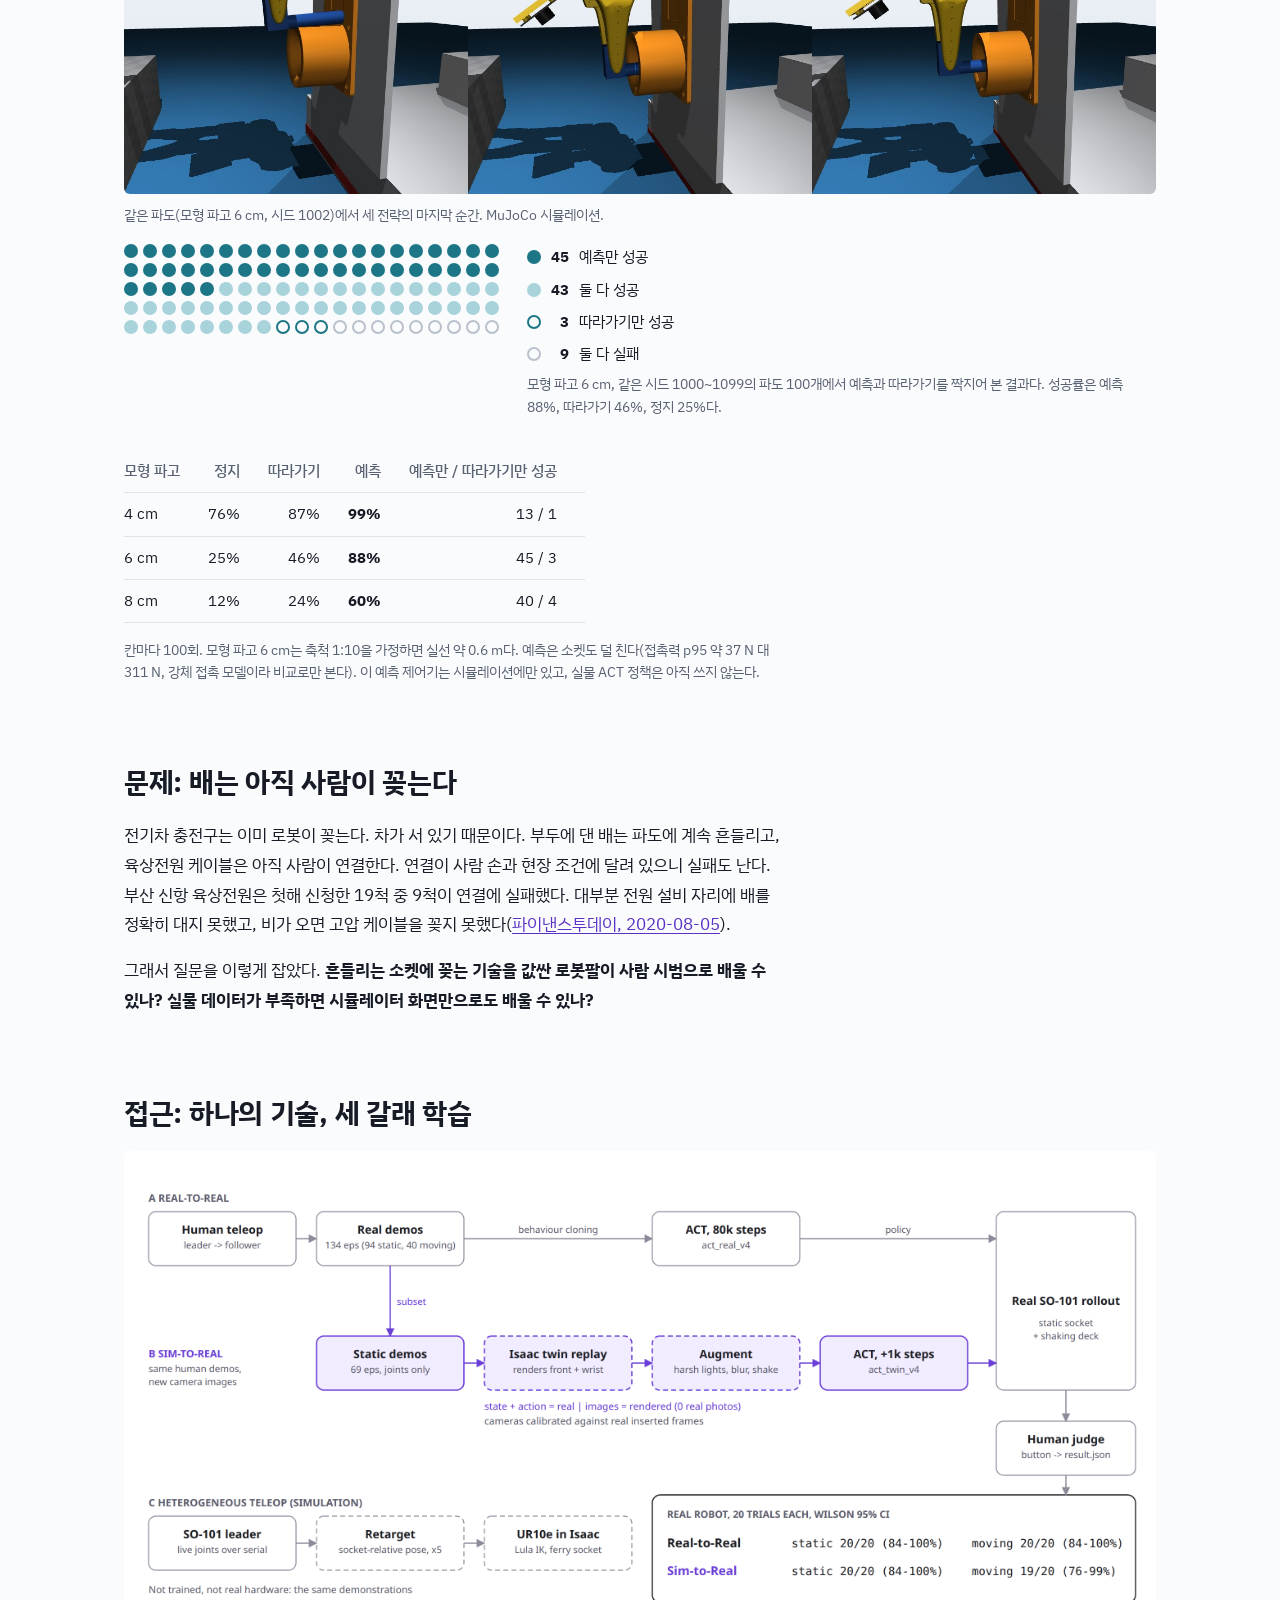
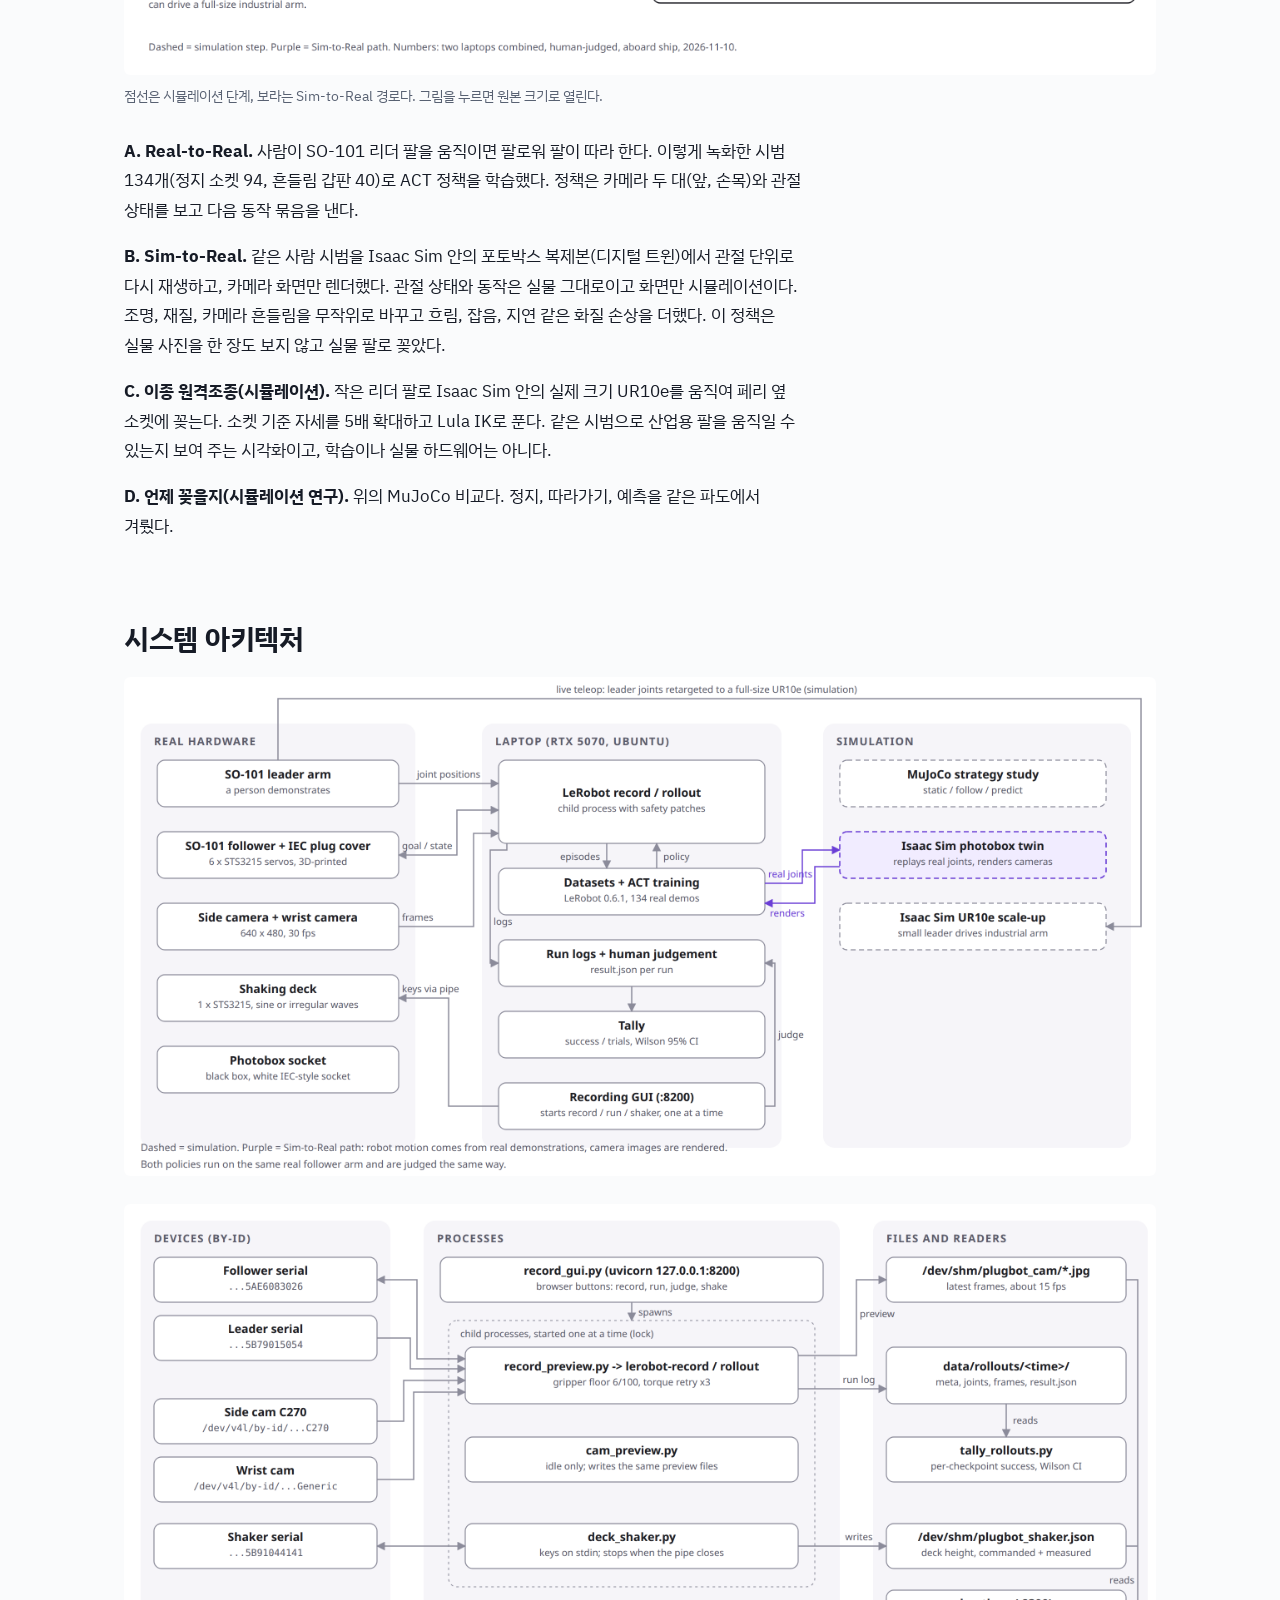
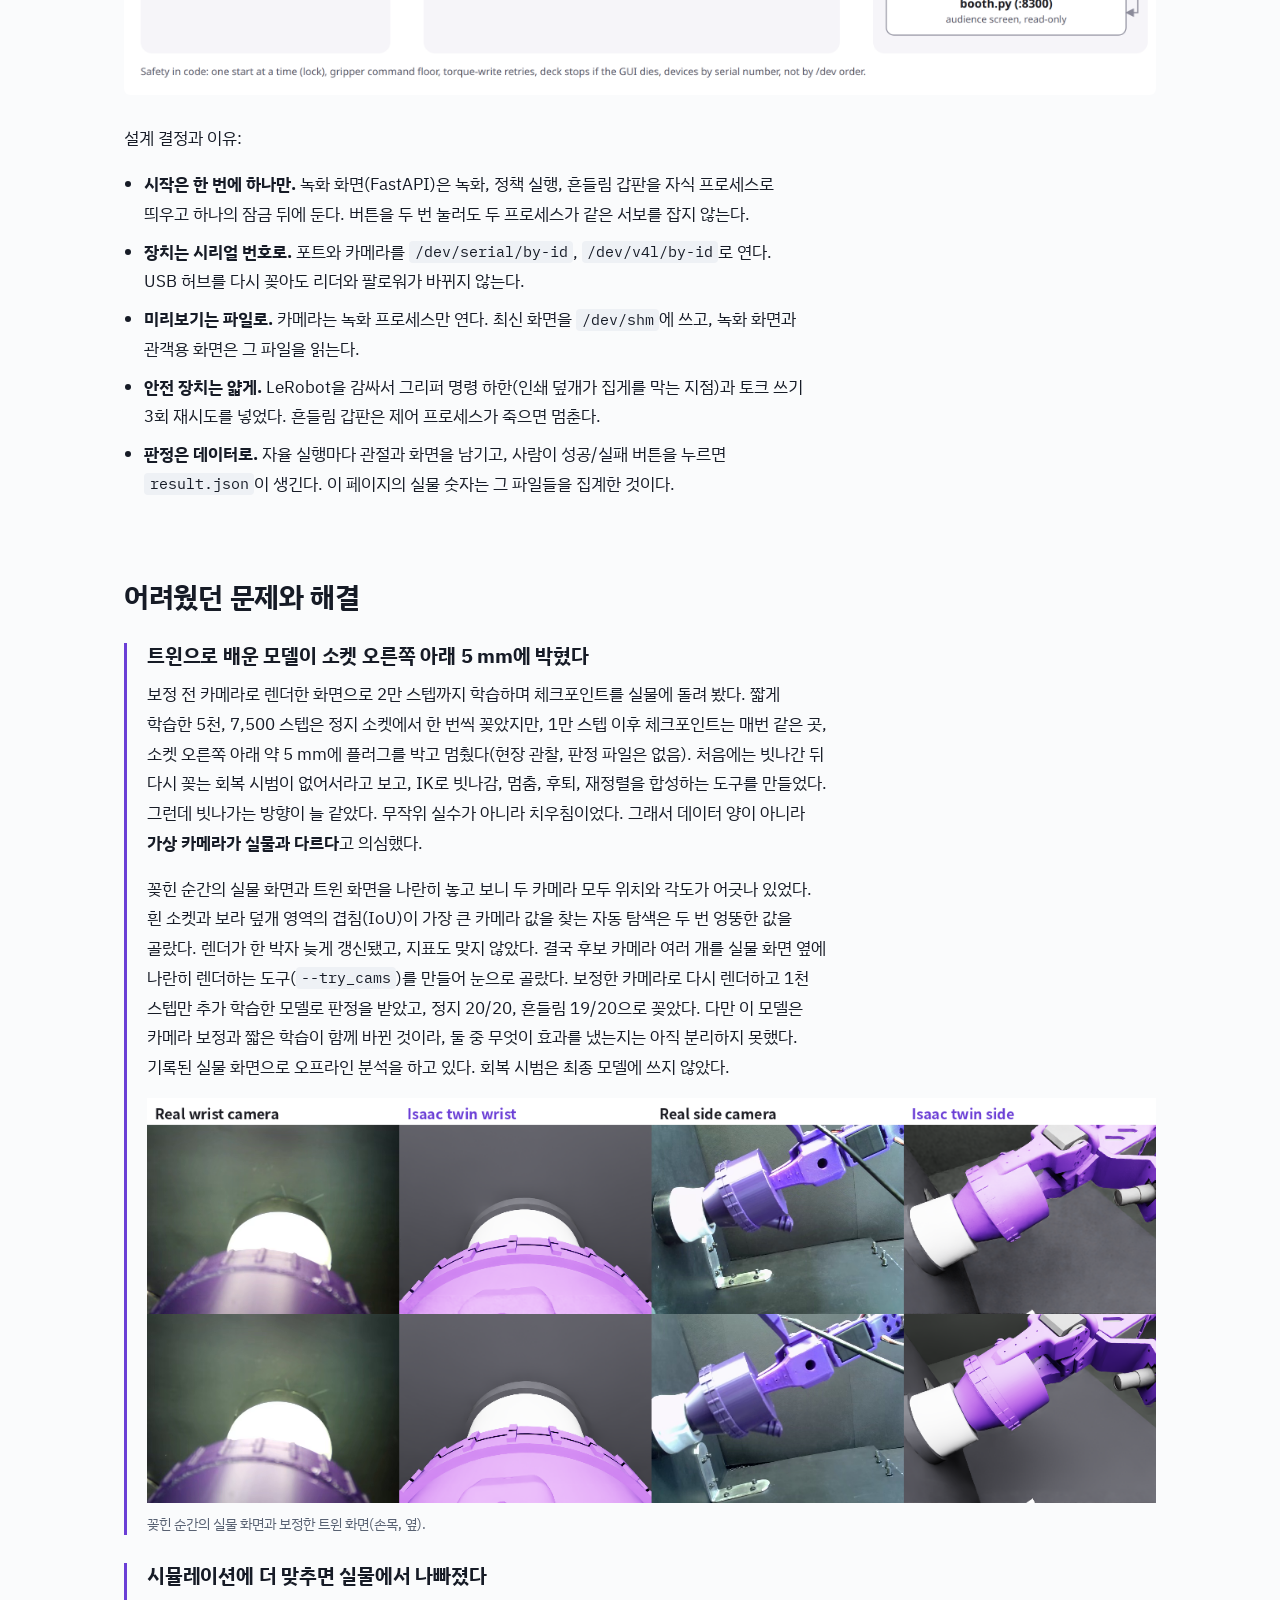
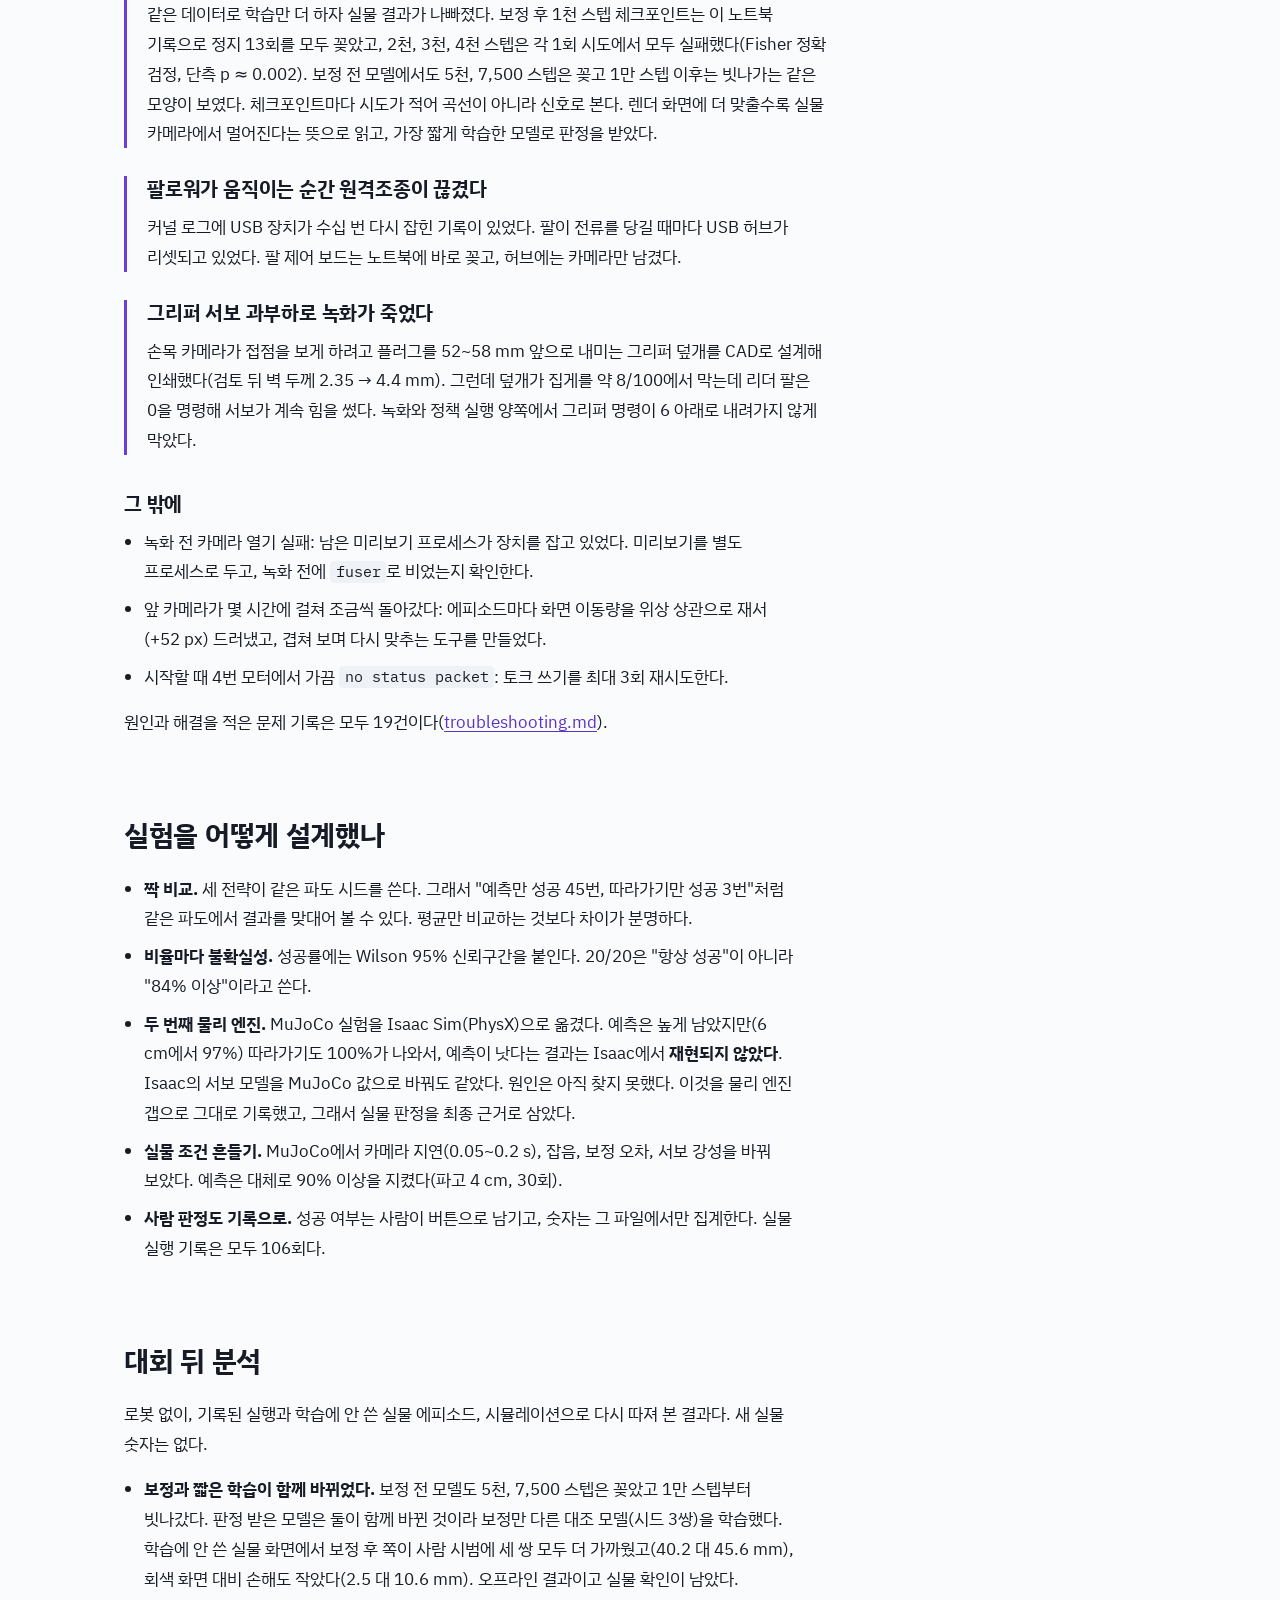
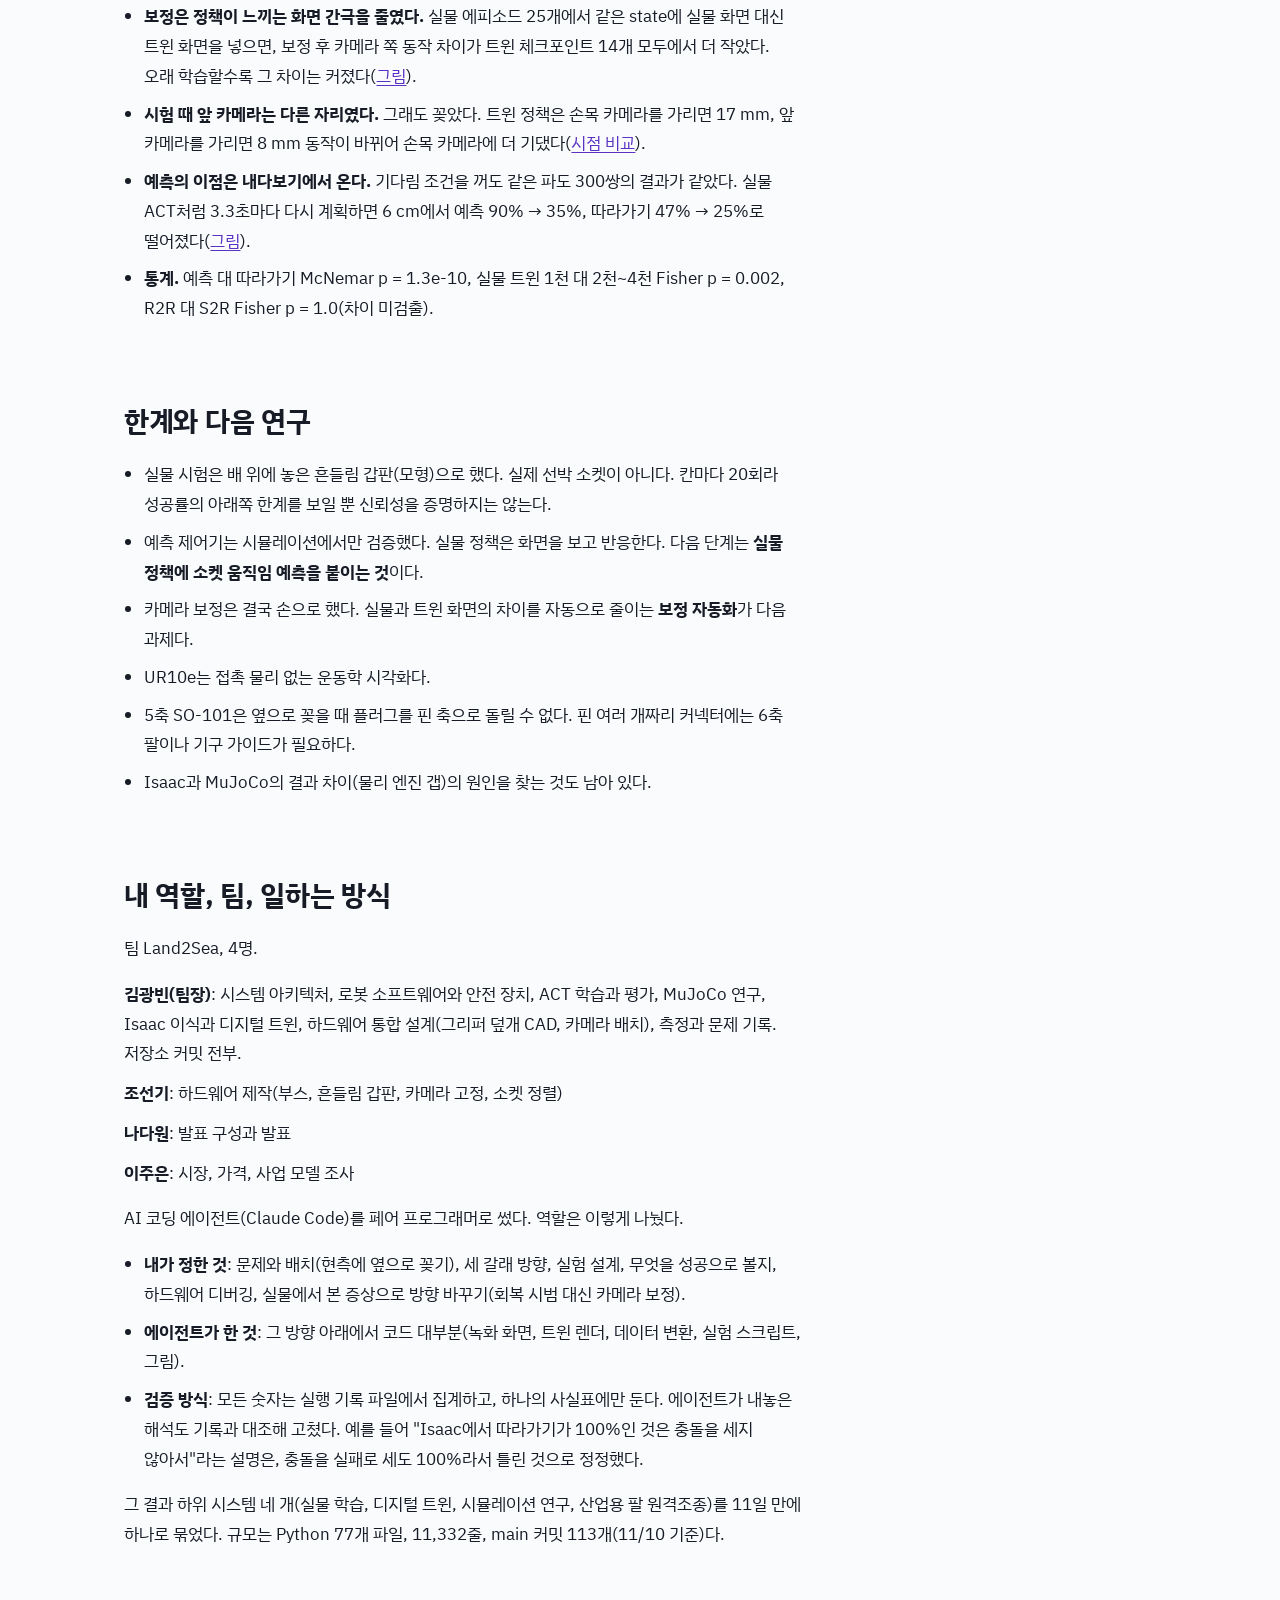
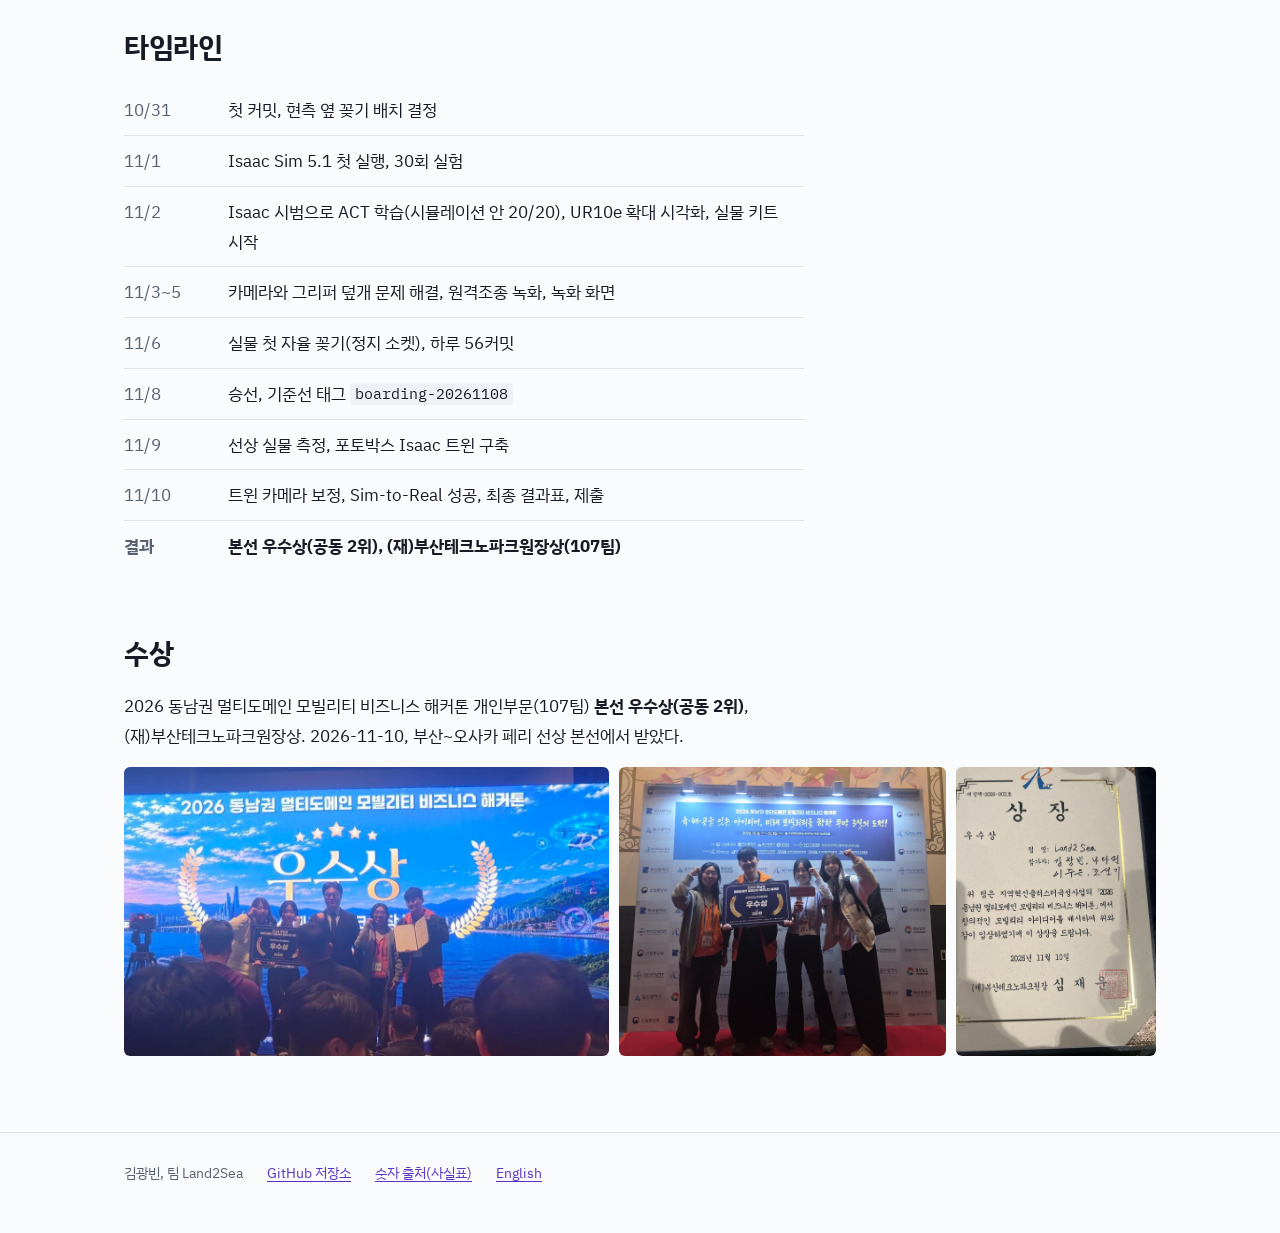
==== commit b3c1a742: "보정만 다른 대조 모델(시드 3쌍) 오프라인 비교: 학습 길이를 같게 두면 보정 후 쪽이 실물 화면에서 사람 시범에 더 가깝고(40.2 대 45.6 mm), 회색 화면 대비 손해도" ====
--- a/docs/index.html
+++ b/docs/index.html
@@ -231,7 +231,7 @@
     <h2>대회 뒤 분석</h2>
     <p>로봇 없이, 기록된 실행과 학습에 안 쓴 실물 에피소드, 시뮬레이션으로 다시 따져 본 결과다. 새 실물 숫자는 없다.</p>
     <ul>
-      <li><strong>보정과 짧은 학습이 함께 바뀌었다.</strong> 보정 전 모델도 5천, 7,500 스텝은 꽂았고 1만 스텝부터 빗나갔다. 판정 받은 모델은 둘이 함께 바뀐 것이라, 보정만 다른 대조 모델을 학습해 실물 시험을 기다린다.</li>
+      <li><strong>보정과 짧은 학습이 함께 바뀌었다.</strong> 보정 전 모델도 5천, 7,500 스텝은 꽂았고 1만 스텝부터 빗나갔다. 판정 받은 모델은 둘이 함께 바뀐 것이라 보정만 다른 대조 모델(시드 3쌍)을 학습했다. 학습에 안 쓴 실물 화면에서 보정 후 쪽이 사람 시범에 세 쌍 모두 더 가까웠고(40.2 대 45.6&nbsp;mm), 회색 화면 대비 손해도 작았다(2.5 대 10.6&nbsp;mm). 오프라인 결과이고 실물 확인이 남았다.</li>
       <li><strong>보정은 정책이 느끼는 화면 간극을 줄였다.</strong> 실물 에피소드 25개에서 같은 state에 실물 화면 대신 트윈 화면을 넣으면, 보정 후 카메라 쪽 동작 차이가 트윈 체크포인트 14개 모두에서 더 작았다. 오래 학습할수록 그 차이는 커졌다(<a href="https://github.com/gawbi/plugbot/blob/main/outputs/research/offline_eval.png">그림</a>).</li>
       <li><strong>시험 때 앞 카메라는 다른 자리였다.</strong> 그래도 꽂았다. 트윈 정책은 손목 카메라를 가리면 17&nbsp;mm, 앞 카메라를 가리면 8&nbsp;mm 동작이 바뀌어 손목 카메라에 더 기댔다(<a href="https://github.com/gawbi/plugbot/blob/main/outputs/research/front_view_shift.png">시점 비교</a>).</li>
       <li><strong>예측의 이점은 내다보기에서 온다.</strong> 기다림 조건을 꺼도 같은 파도 300쌍의 결과가 같았다. 실물 ACT처럼 3.3초마다 다시 계획하면 6&nbsp;cm에서 예측 90% → 35%, 따라가기 47% → 25%로 떨어졌다(<a href="https://github.com/gawbi/plugbot/blob/main/outputs/research/chunk_study.png">그림</a>).</li>
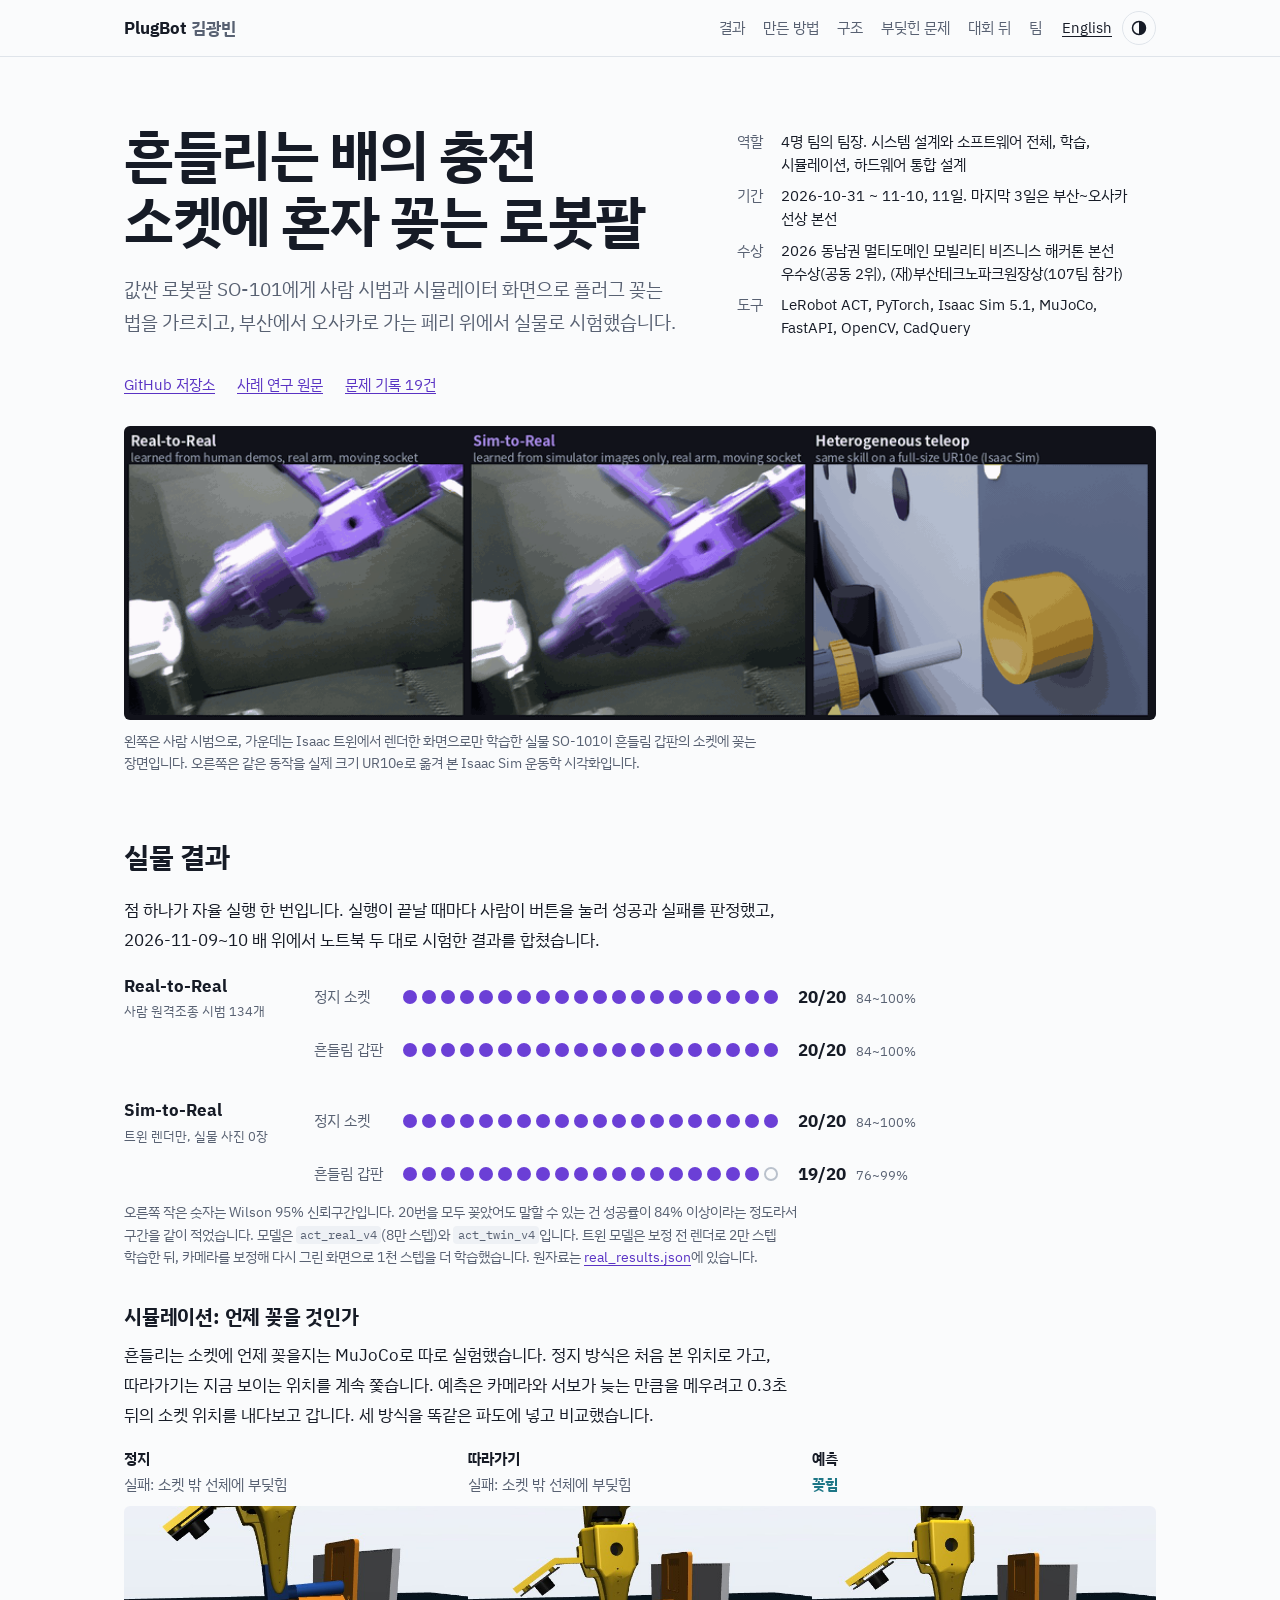
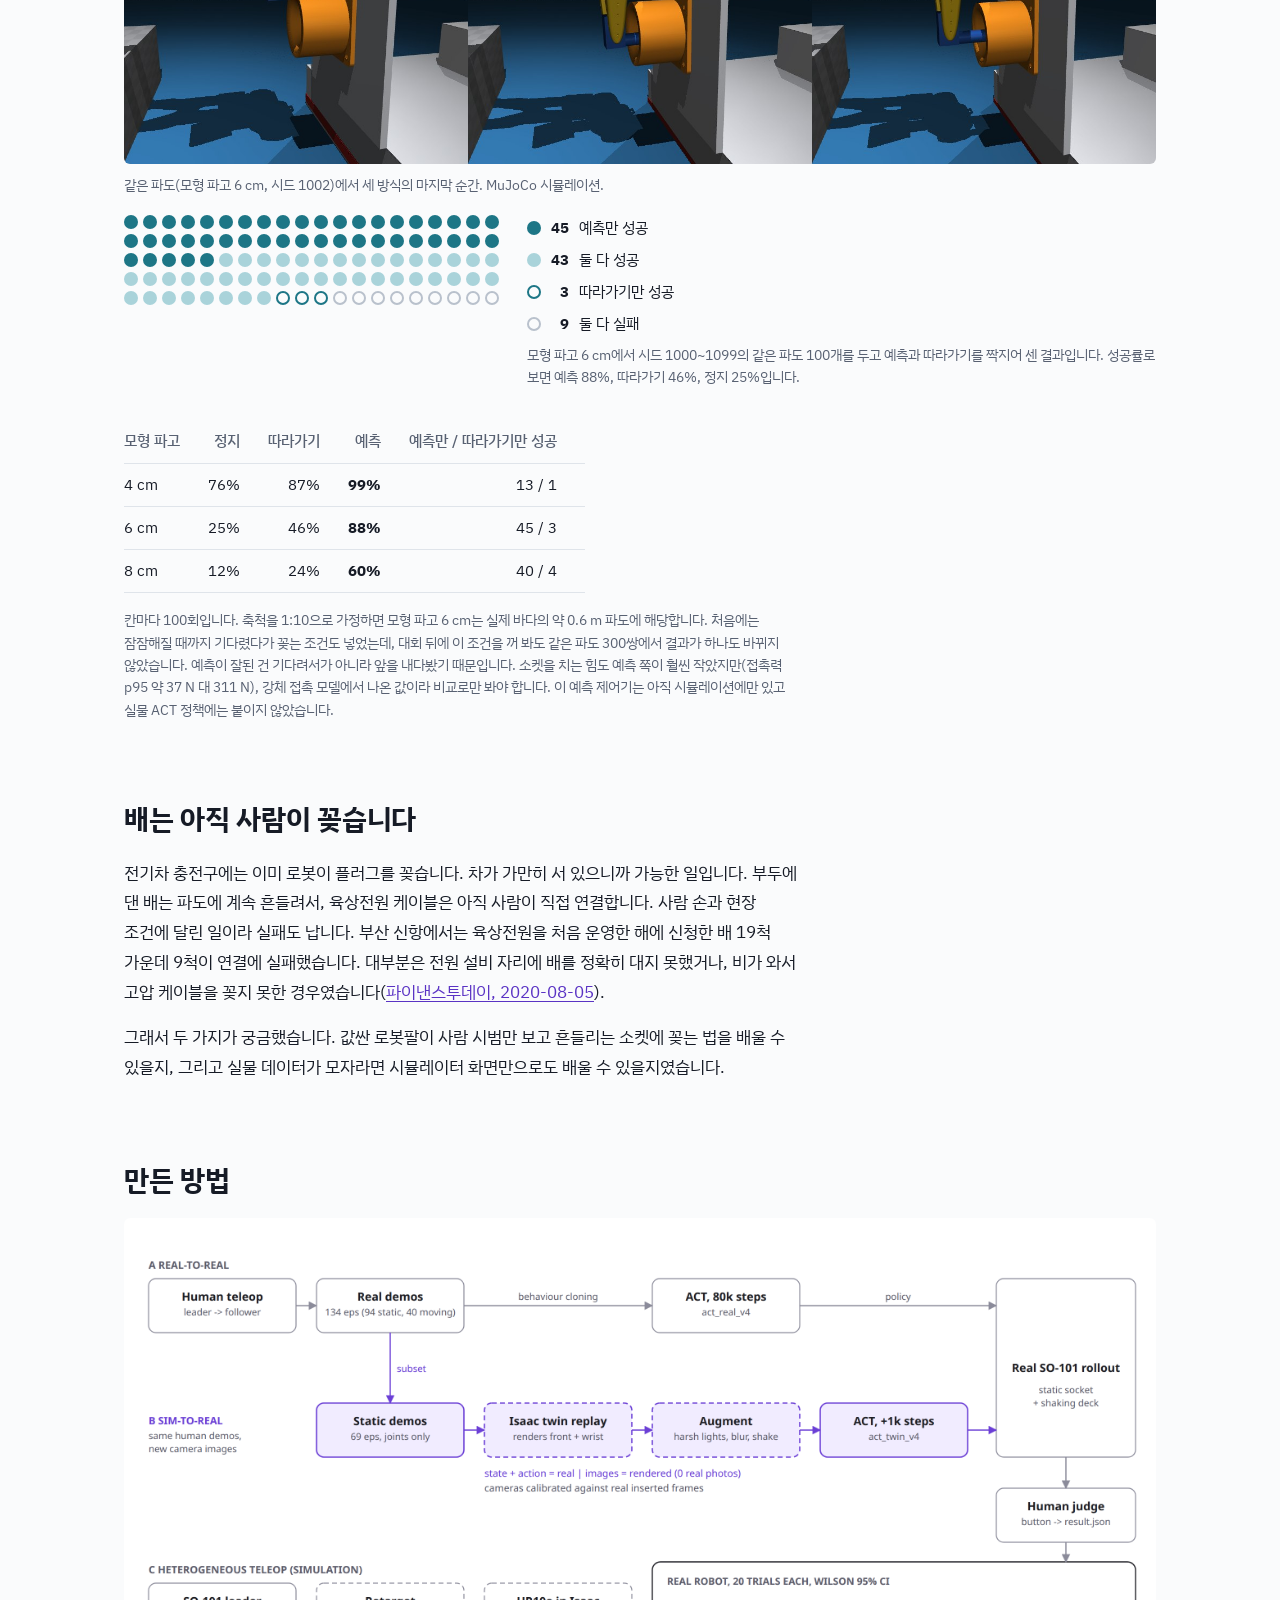
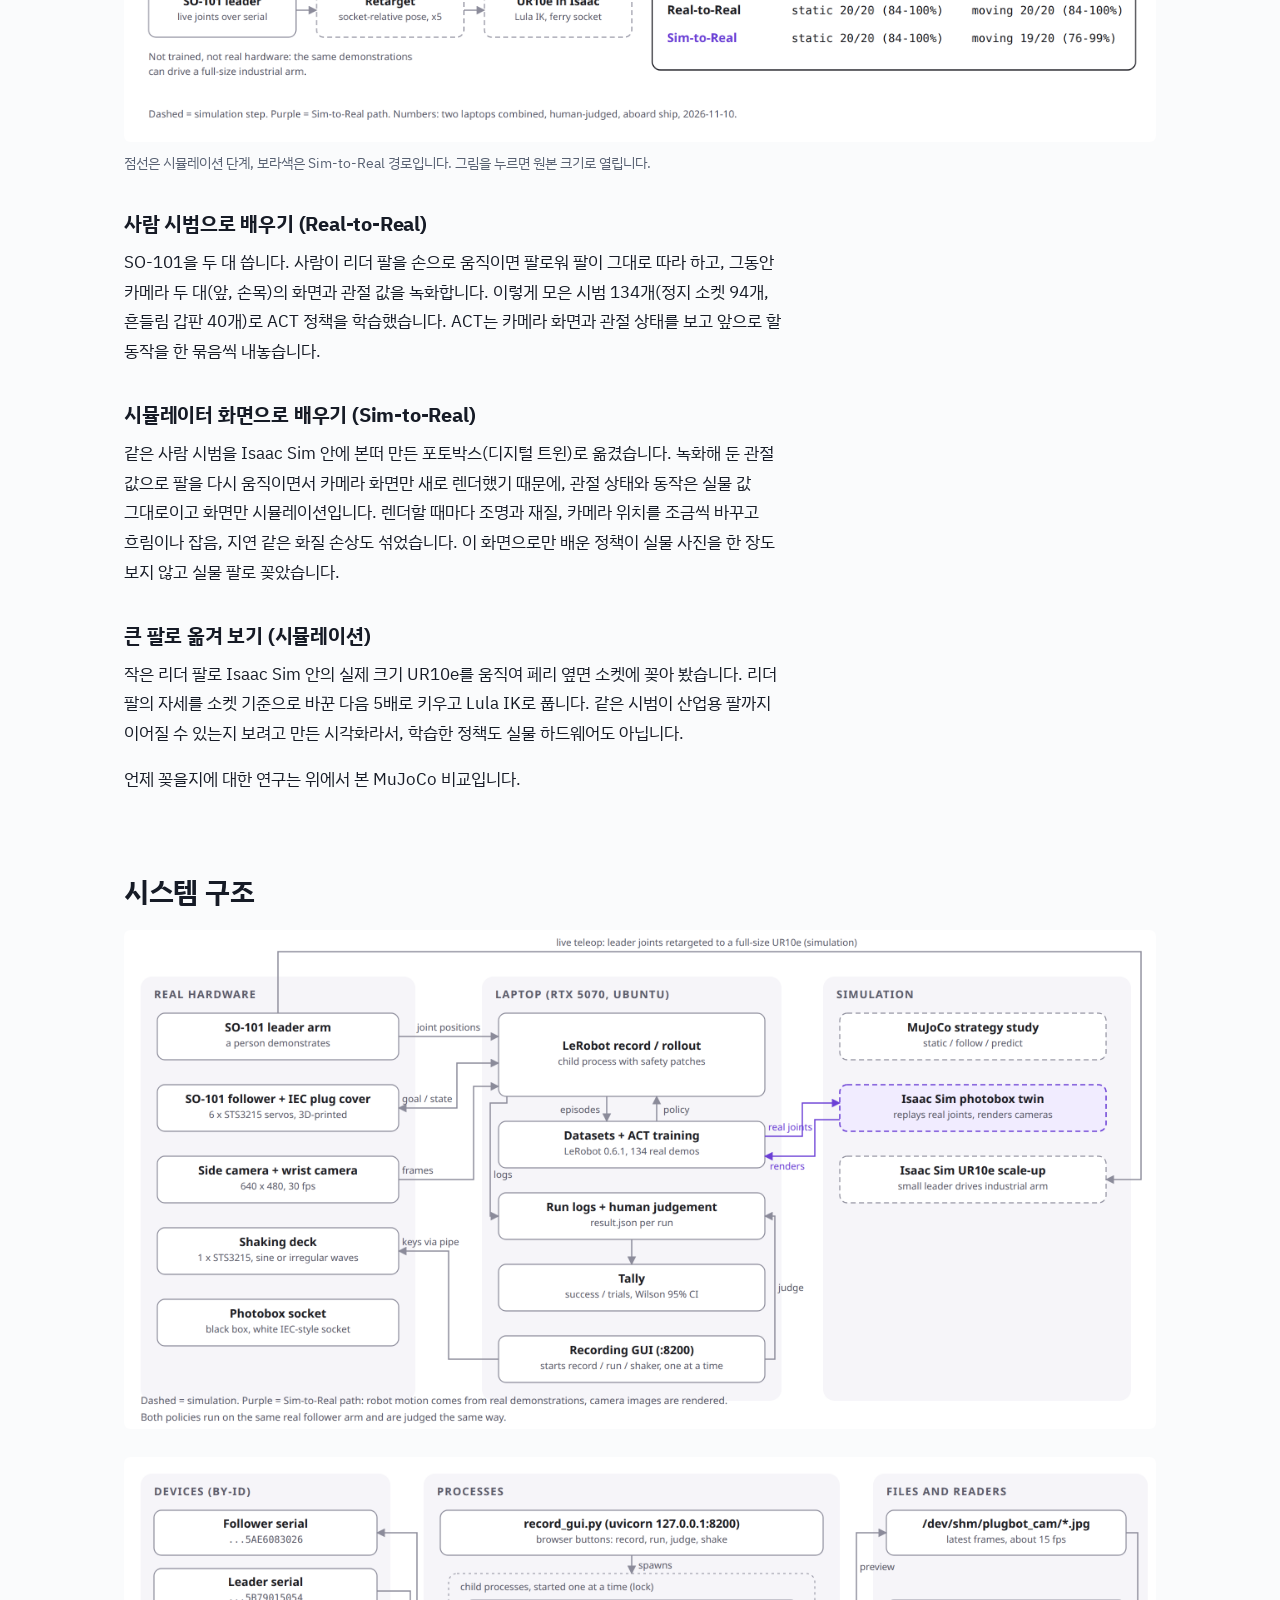
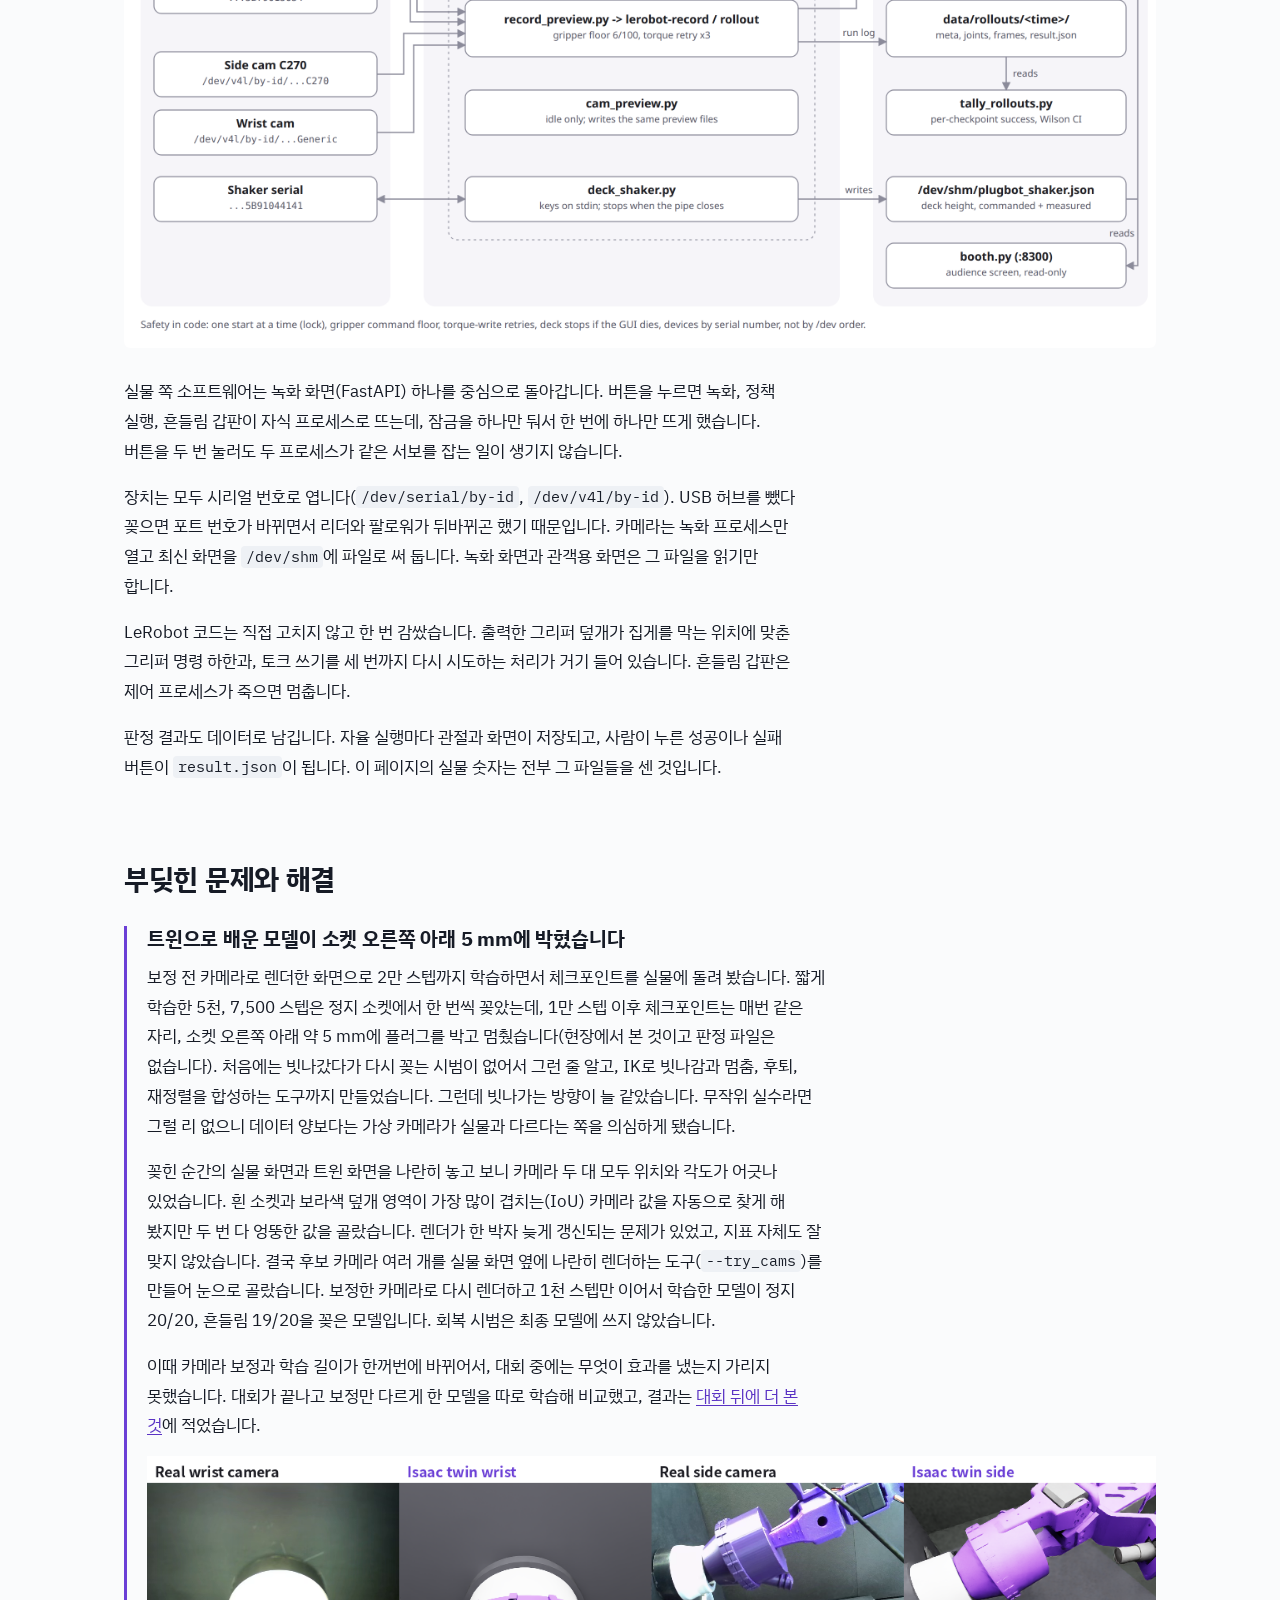
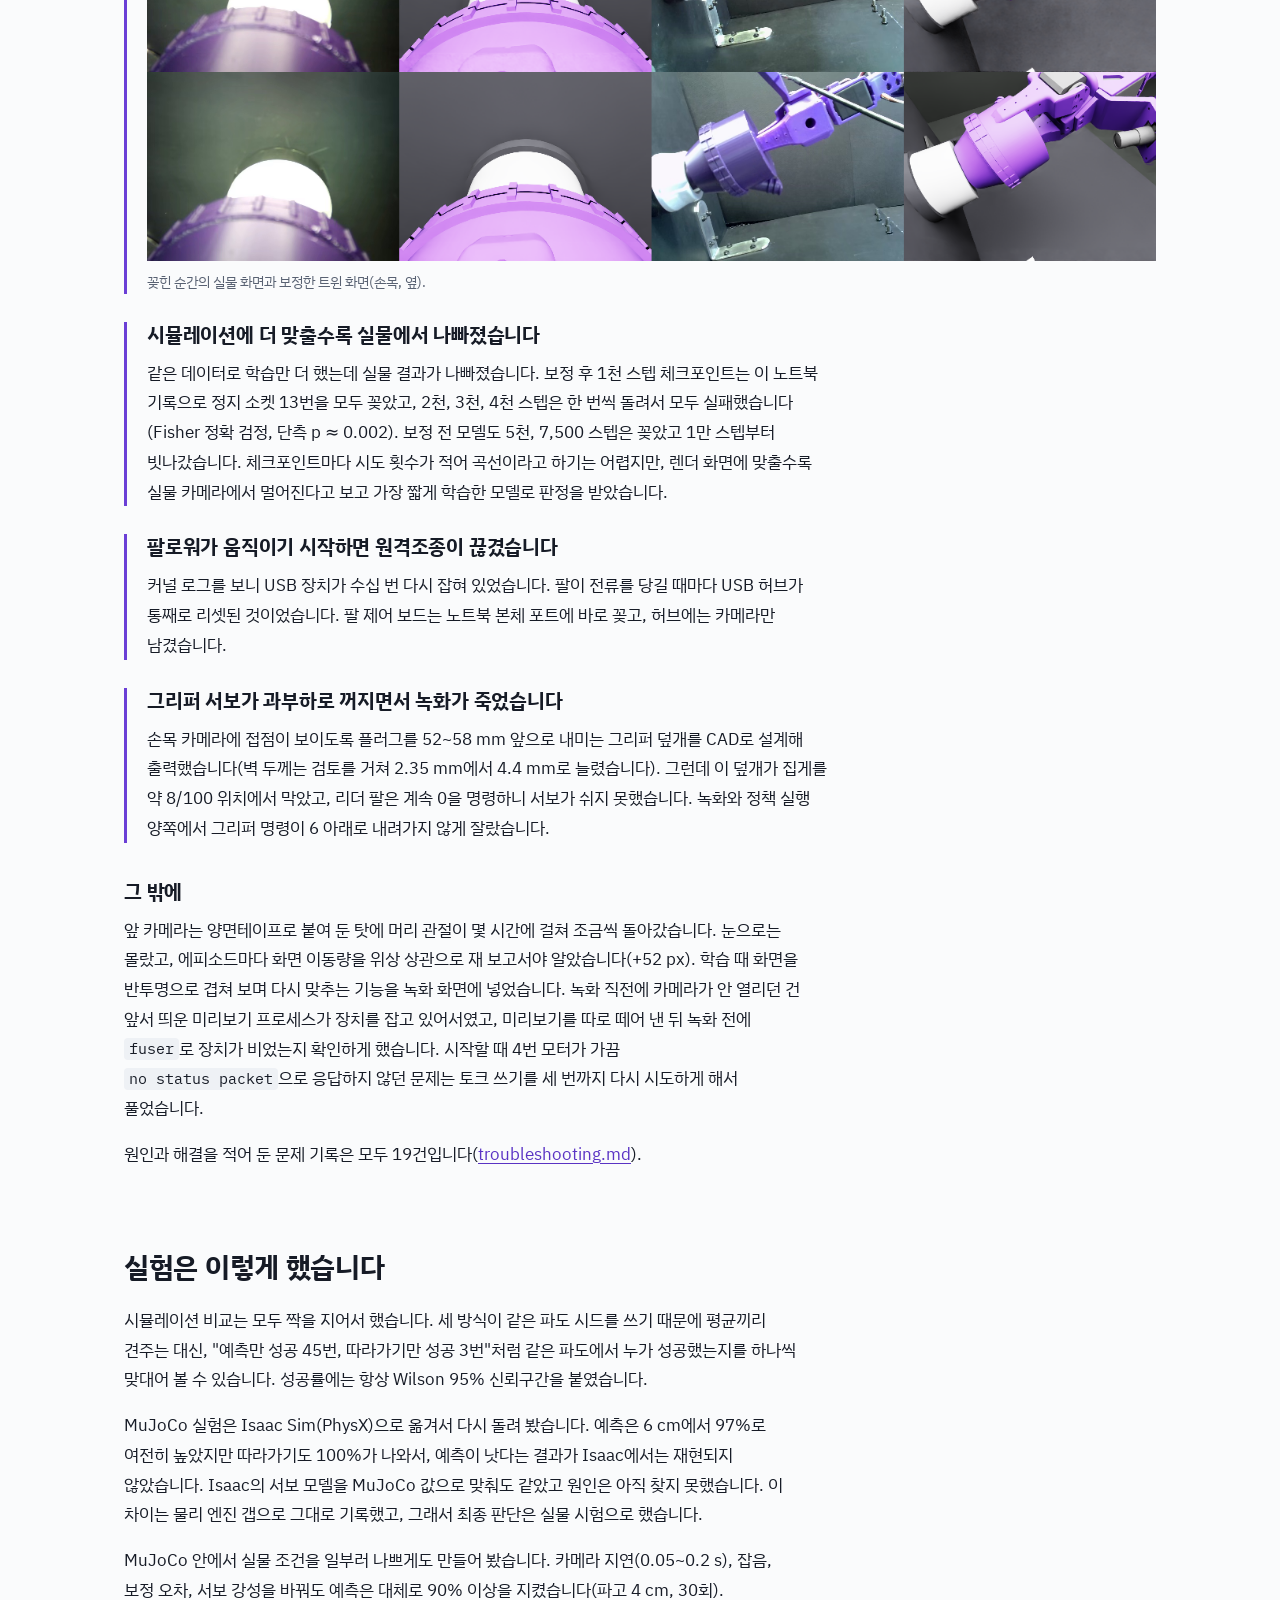
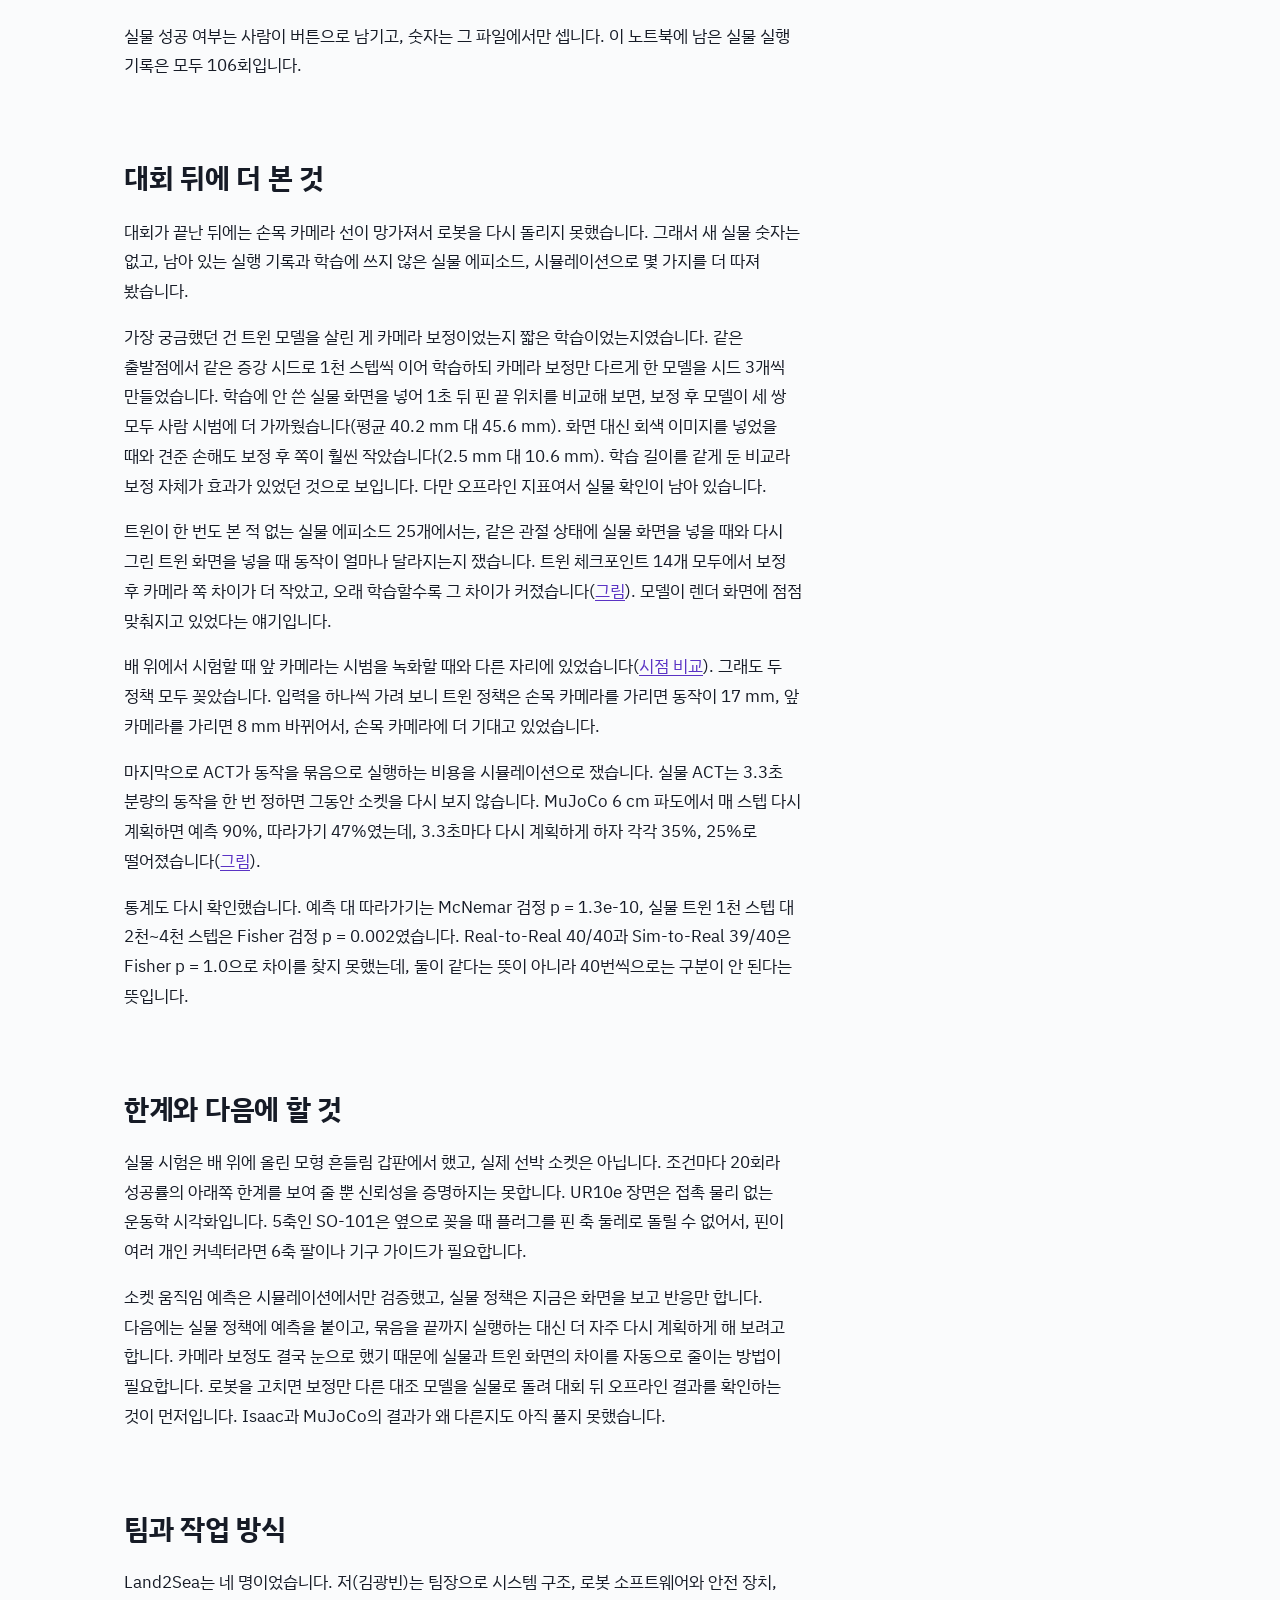
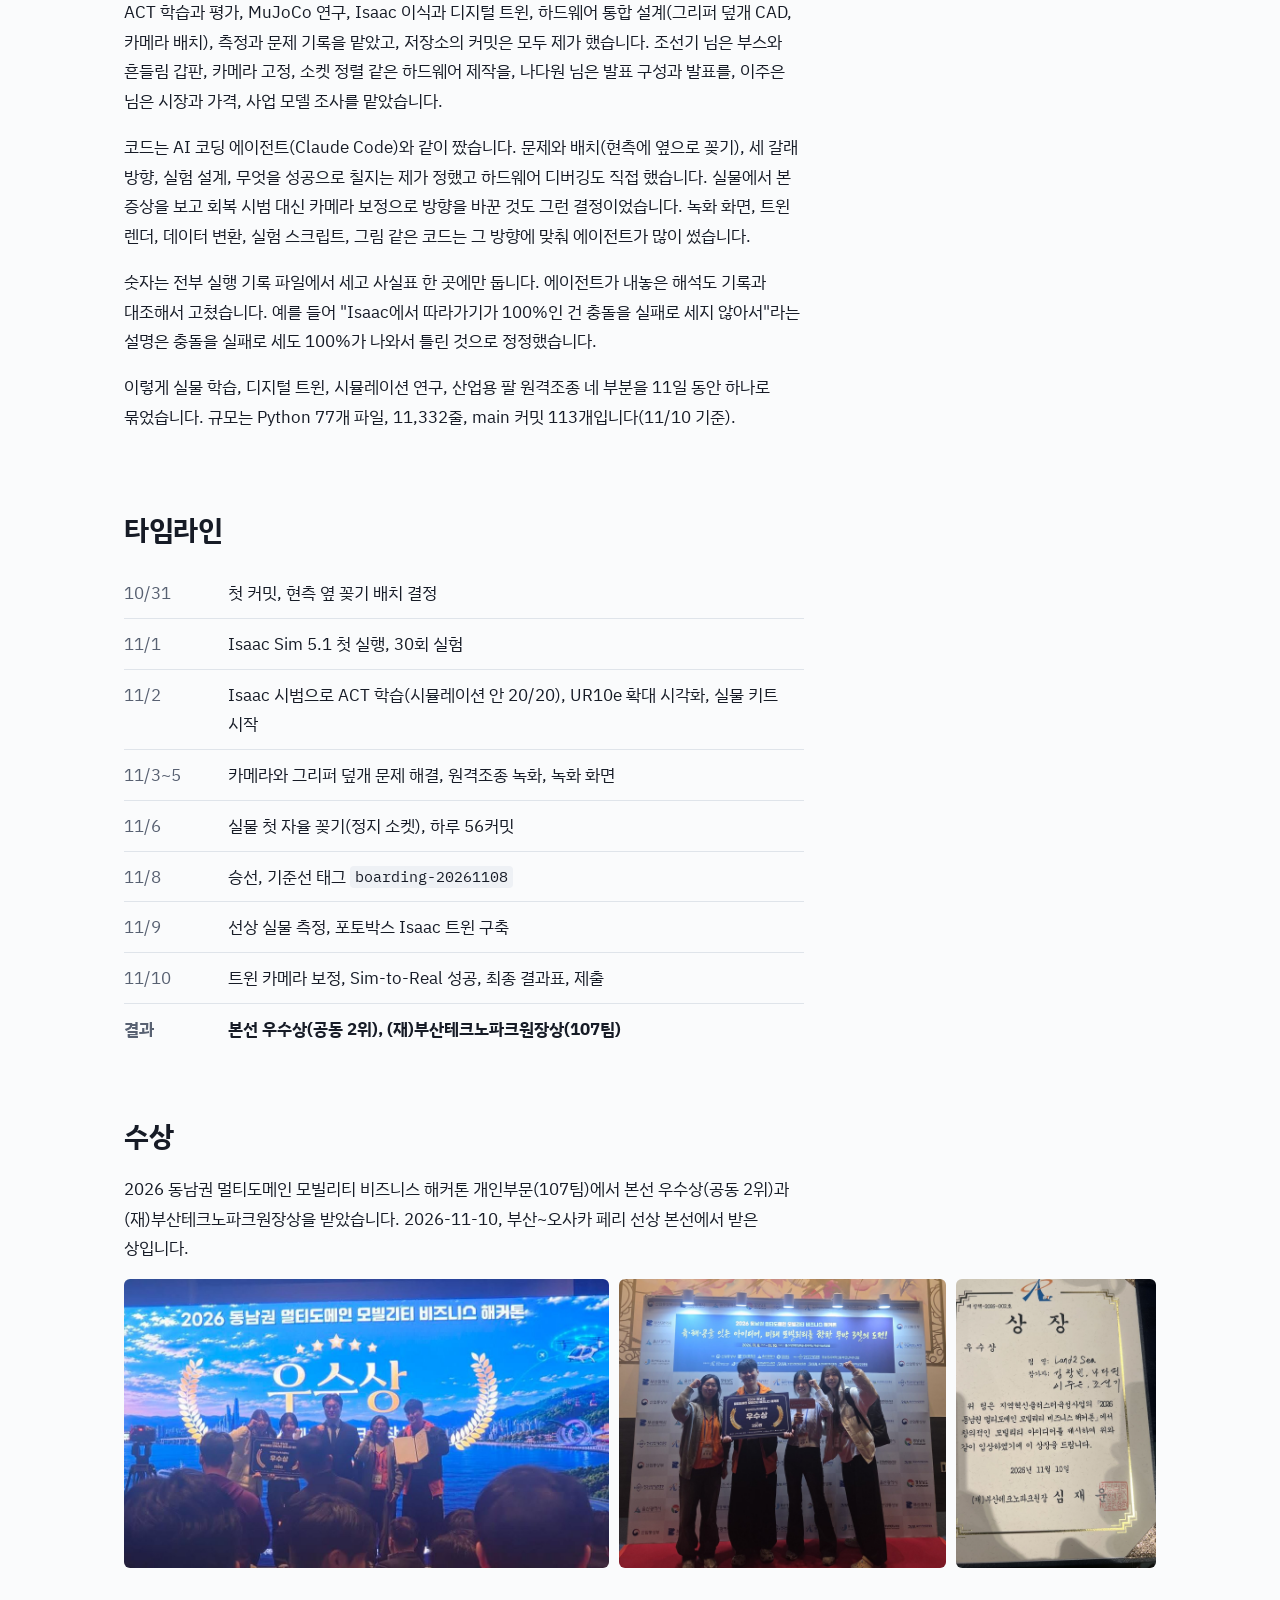
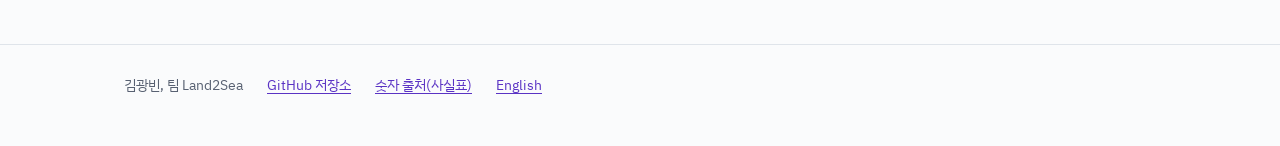
==== commit 1ea85d35: "README를 한국어 기본으로 바꾸고(영문은 README.en.md) README, 웹페이지, 사례 연구를 글머리 기호 없이 문단으로 다시 씀. 숫자는 그대로" ====
--- a/docs/index.html
+++ b/docs/index.html
@@ -4,9 +4,9 @@
 <meta charset="utf-8">
 <meta name="viewport" content="width=device-width, initial-scale=1">
 <title>PlugBot 김광빈</title>
-<meta name="description" content="흔들리는 선박 소켓에 스스로 꽂는 저가형 로봇팔. 사람 시범과 Isaac Sim 디지털 트윈으로 학습해 배 위 실물 로봇으로 검증했다. 2026 동남권 멀티도메인 모빌리티 비즈니스 해커톤 본선 공동 2위.">
-<meta property="og:title" content="PlugBot: 흔들리는 선박 소켓에 스스로 꽂는 로봇팔">
-<meta property="og:description" content="Real-to-Real 40/40, Sim-to-Real 39/40(실물 사진 0장). 본선 우수상(공동 2위), 부산테크노파크원장상(107팀).">
+<meta name="description" content="흔들리는 배의 충전 소켓에 혼자 꽂는 저가형 로봇팔. 사람 시범과 Isaac Sim 디지털 트윈으로 학습시켜 배 위에서 실물로 시험했습니다. 2026 동남권 멀티도메인 모빌리티 비즈니스 해커톤 본선 공동 2위.">
+<meta property="og:title" content="PlugBot: 흔들리는 배의 충전 소켓에 혼자 꽂는 로봇팔">
+<meta property="og:description" content="사람 시범으로 배운 정책 40/40, 실물 사진 없이 시뮬레이터 화면으로만 배운 정책 39/40. 본선 우수상(공동 2위), 부산테크노파크원장상(107팀).">
 <link rel="alternate" hreflang="en" href="en/">
 <link rel="preconnect" href="https://fonts.googleapis.com">
 <link rel="preconnect" href="https://fonts.gstatic.com" crossorigin>
@@ -21,11 +21,11 @@
     <a class="name" href="#top">PlugBot <span class="muted">김광빈</span></a>
     <nav aria-label="페이지 안 이동">
       <a href="#results">결과</a>
-      <a href="#approach">접근</a>
+      <a href="#approach">만든 방법</a>
       <a href="#architecture">구조</a>
-      <a href="#problems">문제와 해결</a>
-      <a href="#method">실험 설계</a>
-      <a href="#role">역할</a>
+      <a href="#problems">부딪힌 문제</a>
+      <a href="#after">대회 뒤</a>
+      <a href="#role">팀</a>
     </nav>
     <div class="tools">
       <a href="en/" hreflang="en" lang="en">English</a>
@@ -41,11 +41,11 @@
 
   <div class="hero">
     <div>
-      <h1>흔들리는 선박 소켓에 스스로 꽂는 로봇팔</h1>
-      <p class="lede">사람 시범으로 배우고, 시뮬레이터 화면만으로도 배워서, 배 위에서 실물 로봇으로 검증했다.</p>
+      <h1>흔들리는 배의 충전 소켓에 혼자 꽂는 로봇팔</h1>
+      <p class="lede">값싼 로봇팔 SO-101에게 사람 시범과 시뮬레이터 화면으로 플러그 꽂는 법을 가르치고, 부산에서 오사카로 가는 페리 위에서 실물로 시험했습니다.</p>
     </div>
     <dl class="facts">
-      <dt>역할</dt><dd>팀장(4명). 시스템 설계와 소프트웨어 전체, 학습, 시뮬레이션, 하드웨어 통합 설계</dd>
+      <dt>역할</dt><dd>4명 팀의 팀장. 시스템 설계와 소프트웨어 전체, 학습, 시뮬레이션, 하드웨어 통합 설계</dd>
       <dt>기간</dt><dd>2026-10-31 ~ 11-10, 11일. 마지막 3일은 부산~오사카 선상 본선</dd>
       <dt>수상</dt><dd>2026 동남권 멀티도메인 모빌리티 비즈니스 해커톤 본선 우수상(공동 2위), <span class="nw">(재)부산테크노파크원장상</span>(107팀 참가)</dd>
       <dt>도구</dt><dd>LeRobot ACT, PyTorch, Isaac Sim 5.1, MuJoCo, FastAPI, OpenCV, CadQuery</dd>
@@ -62,12 +62,12 @@
   <figure class="hero-media">
     <img class="print-only" src="assets/hero_still.jpg" width="1000" height="300" alt="세 갈래 결과: 실물 학습, 트윈 학습, UR10e 시각화가 소켓에 닿은 순간">
     <img class="screen-only" src="assets/hero_three_paths.gif" width="1000" height="300" alt="왼쪽: 사람 시범으로 배운 실물 팔이 흔들리는 소켓에 꽂는다. 가운데: 시뮬레이터 화면만으로 배운 실물 팔이 흔들리는 소켓에 꽂는다. 오른쪽: 같은 동작을 Isaac Sim 안의 실제 크기 UR10e로.">
-    <figcaption>왼쪽과 가운데는 실물 SO-101이 학습한 ACT 정책으로 흔들림 갑판의 소켓에 꽂는 장면이다. 왼쪽은 사람 시범으로, 가운데는 Isaac 트윈 렌더로만 배웠다. 오른쪽은 Isaac Sim 운동학 시각화다.</figcaption>
+    <figcaption>왼쪽은 사람 시범으로, 가운데는 Isaac 트윈에서 렌더한 화면으로만 학습한 실물 SO-101이 흔들림 갑판의 소켓에 꽂는 장면입니다. 오른쪽은 같은 동작을 실제 크기 UR10e로 옮겨 본 Isaac Sim 운동학 시각화입니다.</figcaption>
   </figure>
 
   <section id="results">
     <h2>실물 결과</h2>
-    <p class="col">점 하나가 사람이 버튼으로 판정한 자율 실행 한 번이다. 배 위에서 2026-11-09~10에 쟀고, 노트북 두 대의 결과를 합쳤다.</p>
+    <p class="col">점 하나가 자율 실행 한 번입니다. 실행이 끝날 때마다 사람이 버튼을 눌러 성공과 실패를 판정했고, 2026-11-09~10 배 위에서 노트북 두 대로 시험한 결과를 합쳤습니다.</p>
 
     <div class="ledger">
       <div class="grp">Real-to-Real<small>사람 원격조종 시범 134개</small></div>
@@ -92,10 +92,10 @@
       <div class="dots" data-runs="ok:19,no:1" role="img" aria-label="20번 중 19번 성공, 1번 실패"></div>
       <div class="n">19/20<small>76~99%</small></div>
     </div>
-    <p class="small muted col">작은 숫자는 Wilson 95% 신뢰구간이다. 20/20은 "항상 성공"이 아니라 "성공률 84% 이상"이라는 뜻이다. 모델은 <code>act_real_v4</code>(8만 스텝)와 <code>act_twin_v4</code>(트윈 렌더로 2만 스텝 학습한 모델을 보정 후 렌더로 1천 스텝 추가 학습)다. 원자료는 <a href="https://github.com/gawbi/plugbot/blob/main/outputs/real_results.json">real_results.json</a>에 있다.</p>
-
-    <h3>시뮬레이션: 소켓을 쫓지 말고 예측한다</h3>
-    <p class="col">흔들리는 소켓에 언제 꽂아야 하는지는 MuJoCo로 따로 실험했다. 세 전략을 같은 파도에 넣었다. 정지는 처음 본 위치로 가고, 따라가기는 지금 보이는 위치를 쫓는다. 예측은 카메라와 서보의 늦음을 메우려고 0.3초 앞 위치를 내다본다. 원래 설계에 있던 '잠잠할 때 기다리기'는 꺼도 같은 파도 300쌍에서 결과가 바뀌지 않아, 이점은 내다보기에서 온다.</p>
+    <p class="small muted col">오른쪽 작은 숫자는 Wilson 95% 신뢰구간입니다. 20번을 모두 꽂았어도 말할 수 있는 건 성공률이 84% 이상이라는 정도라서 구간을 같이 적었습니다. 모델은 <code>act_real_v4</code>(8만 스텝)와 <code>act_twin_v4</code>입니다. 트윈 모델은 보정 전 렌더로 2만 스텝 학습한 뒤, 카메라를 보정해 다시 그린 화면으로 1천 스텝을 더 학습했습니다. 원자료는 <a href="https://github.com/gawbi/plugbot/blob/main/outputs/real_results.json">real_results.json</a>에 있습니다.</p>
+
+    <h3>시뮬레이션: 언제 꽂을 것인가</h3>
+    <p class="col">흔들리는 소켓에 언제 꽂을지는 MuJoCo로 따로 실험했습니다. 정지 방식은 처음 본 위치로 가고, 따라가기는 지금 보이는 위치를 계속 쫓습니다. 예측은 카메라와 서보가 늦는 만큼을 메우려고 0.3초 뒤의 소켓 위치를 내다보고 갑니다. 세 방식을 똑같은 파도에 넣고 비교했습니다.</p>
     <figure class="strip">
       <div class="strip-labels">
         <div><b>정지</b><span class="fail">실패: 소켓 밖 선체에 부딪힘</span></div>
@@ -103,7 +103,7 @@
         <div><b>예측</b><span class="win">꽂힘</span></div>
       </div>
       <img src="assets/mujoco_same_wave.jpg" width="1920" height="480" alt="같은 파도에서 정지와 따라가기는 플러그가 선체에 부딪히고, 예측은 소켓에 꽂힌 마지막 장면">
-      <figcaption>같은 파도(모형 파고 6&nbsp;cm, 시드 1002)에서 세 전략의 마지막 순간. MuJoCo 시뮬레이션.</figcaption>
+      <figcaption>같은 파도(모형 파고 6&nbsp;cm, 시드 1002)에서 세 방식의 마지막 순간. MuJoCo 시뮬레이션.</figcaption>
     </figure>
 
     <div class="paired sim">
@@ -115,7 +115,7 @@
           <li><span class="dot ring"></span><b>3</b> 따라가기만 성공</li>
           <li><span class="dot no"></span><b>9</b> 둘 다 실패</li>
         </ul>
-        <p class="small muted">모형 파고 6&nbsp;cm, 같은 시드 1000~1099의 파도 100개에서 예측과 따라가기를 짝지어 본 결과다. 성공률은 예측 88%, 따라가기 46%, 정지 25%다.</p>
+        <p class="small muted">모형 파고 6&nbsp;cm에서 시드 1000~1099의 같은 파도 100개를 두고 예측과 따라가기를 짝지어 센 결과입니다. 성공률로 보면 예측 88%, 따라가기 46%, 정지 25%입니다.</p>
       </div>
     </div>
 
@@ -129,32 +129,35 @@
       </tbody>
     </table>
     </div>
-    <p class="small muted col">칸마다 100회. 모형 파고 6 cm는 축척 1:10을 가정하면 실선 약 0.6 m다. 예측은 소켓도 덜 친다(접촉력 p95 약 37&nbsp;N 대 311&nbsp;N, 강체 접촉 모델이라 비교로만 본다). 이 예측 제어기는 시뮬레이션에만 있고, 실물 ACT 정책은 아직 쓰지 않는다.</p>
+    <p class="small muted col">칸마다 100회입니다. 축척을 1:10으로 가정하면 모형 파고 6 cm는 실제 바다의 약 0.6 m 파도에 해당합니다. 처음에는 잠잠해질 때까지 기다렸다가 꽂는 조건도 넣었는데, 대회 뒤에 이 조건을 꺼 봐도 같은 파도 300쌍에서 결과가 하나도 바뀌지 않았습니다. 예측이 잘된 건 기다려서가 아니라 앞을 내다봤기 때문입니다. 소켓을 치는 힘도 예측 쪽이 훨씬 작았지만(접촉력 p95 약 37&nbsp;N 대 311&nbsp;N), 강체 접촉 모델에서 나온 값이라 비교로만 봐야 합니다. 이 예측 제어기는 아직 시뮬레이션에만 있고 실물 ACT 정책에는 붙이지 않았습니다.</p>
   </section>
 
   <section id="problem" class="col">
-    <h2>문제: 배는 아직 사람이 꽂는다</h2>
-    <p>전기차 충전구는 이미 로봇이 꽂는다. 차가 서 있기 때문이다. 부두에 댄 배는 파도에 계속 흔들리고, 육상전원 케이블은 아직 사람이 연결한다. 연결이 사람 손과 현장 조건에 달려 있으니 실패도 난다. 부산 신항 육상전원은 첫해 신청한 19척 중 9척이 연결에 실패했다. 대부분 전원 설비 자리에 배를 정확히 대지 못했고, 비가 오면 고압 케이블을 꽂지 못했다(<a href="https://www.fntoday.co.kr/news/articleView.html?idxno=227118">파이낸스투데이, 2020-08-05</a>).</p>
-    <p>그래서 질문을 이렇게 잡았다. <strong>흔들리는 소켓에 꽂는 기술을 값싼 로봇팔이 사람 시범으로 배울 수 있나? 실물 데이터가 부족하면 시뮬레이터 화면만으로도 배울 수 있나?</strong></p>
+    <h2>배는 아직 사람이 꽂습니다</h2>
+    <p>전기차 충전구에는 이미 로봇이 플러그를 꽂습니다. 차가 가만히 서 있으니까 가능한 일입니다. 부두에 댄 배는 파도에 계속 흔들려서, 육상전원 케이블은 아직 사람이 직접 연결합니다. 사람 손과 현장 조건에 달린 일이라 실패도 납니다. 부산 신항에서는 육상전원을 처음 운영한 해에 신청한 배 19척 가운데 9척이 연결에 실패했습니다. 대부분은 전원 설비 자리에 배를 정확히 대지 못했거나, 비가 와서 고압 케이블을 꽂지 못한 경우였습니다(<a href="https://www.fntoday.co.kr/news/articleView.html?idxno=227118">파이낸스투데이, 2020-08-05</a>).</p>
+    <p>그래서 두 가지가 궁금했습니다. 값싼 로봇팔이 사람 시범만 보고 흔들리는 소켓에 꽂는 법을 배울 수 있을지, 그리고 실물 데이터가 모자라면 시뮬레이터 화면만으로도 배울 수 있을지였습니다.</p>
   </section>
 
   <section id="approach">
-    <h2>접근: 하나의 기술, 세 갈래 학습</h2>
+    <h2>만든 방법</h2>
     <figure class="diagram">
       <a class="lt" href="portfolio/img/arch_pipeline.png"><img src="portfolio/img/arch_pipeline.png" width="2520" height="1280" alt="세 갈래 학습 경로가 하나의 실물 평가로 모인다"></a>
       <a class="dk" href="portfolio/img/arch_pipeline_dark.png"><img src="portfolio/img/arch_pipeline_dark.png" width="2520" height="1280" alt="세 갈래 학습 경로가 하나의 실물 평가로 모인다"></a>
-      <figcaption>점선은 시뮬레이션 단계, 보라는 Sim-to-Real 경로다. 그림을 누르면 원본 크기로 열린다.</figcaption>
+      <figcaption>점선은 시뮬레이션 단계, 보라색은 Sim-to-Real 경로입니다. 그림을 누르면 원본 크기로 열립니다.</figcaption>
     </figure>
     <div class="col">
-      <p><strong>A. Real-to-Real.</strong> 사람이 SO-101 리더 팔을 움직이면 팔로워 팔이 따라 한다. 이렇게 녹화한 시범 134개(정지 소켓 94, 흔들림 갑판 40)로 ACT 정책을 학습했다. 정책은 카메라 두 대(앞, 손목)와 관절 상태를 보고 다음 동작 묶음을 낸다.</p>
-      <p><strong>B. Sim-to-Real.</strong> 같은 사람 시범을 Isaac Sim 안의 포토박스 복제본(디지털 트윈)에서 관절 단위로 다시 재생하고, 카메라 화면만 렌더했다. 관절 상태와 동작은 실물 그대로이고 화면만 시뮬레이션이다. 조명, 재질, 카메라 흔들림을 무작위로 바꾸고 흐림, 잡음, 지연 같은 화질 손상을 더했다. 이 정책은 실물 사진을 한 장도 보지 않고 실물 팔로 꽂았다.</p>
-      <p><strong>C. 이종 원격조종(시뮬레이션).</strong> 작은 리더 팔로 Isaac Sim 안의 실제 크기 UR10e를 움직여 페리 옆 소켓에 꽂는다. 소켓 기준 자세를 5배 확대하고 Lula IK로 푼다. 같은 시범으로 산업용 팔을 움직일 수 있는지 보여 주는 시각화이고, 학습이나 실물 하드웨어는 아니다.</p>
-      <p><strong>D. 언제 꽂을지(시뮬레이션 연구).</strong> 위의 MuJoCo 비교다. 정지, 따라가기, 예측을 같은 파도에서 겨뤘다.</p>
+      <h3>사람 시범으로 배우기 (Real-to-Real)</h3>
+      <p>SO-101을 두 대 씁니다. 사람이 리더 팔을 손으로 움직이면 팔로워 팔이 그대로 따라 하고, 그동안 카메라 두 대(앞, 손목)의 화면과 관절 값을 녹화합니다. 이렇게 모은 시범 134개(정지 소켓 94개, 흔들림 갑판 40개)로 ACT 정책을 학습했습니다. ACT는 카메라 화면과 관절 상태를 보고 앞으로 할 동작을 한 묶음씩 내놓습니다.</p>
+      <h3>시뮬레이터 화면으로 배우기 (Sim-to-Real)</h3>
+      <p>같은 사람 시범을 Isaac Sim 안에 본떠 만든 포토박스(디지털 트윈)로 옮겼습니다. 녹화해 둔 관절 값으로 팔을 다시 움직이면서 카메라 화면만 새로 렌더했기 때문에, 관절 상태와 동작은 실물 값 그대로이고 화면만 시뮬레이션입니다. 렌더할 때마다 조명과 재질, 카메라 위치를 조금씩 바꾸고 흐림이나 잡음, 지연 같은 화질 손상도 섞었습니다. 이 화면으로만 배운 정책이 실물 사진을 한 장도 보지 않고 실물 팔로 꽂았습니다.</p>
+      <h3>큰 팔로 옮겨 보기 (시뮬레이션)</h3>
+      <p>작은 리더 팔로 Isaac Sim 안의 실제 크기 UR10e를 움직여 페리 옆면 소켓에 꽂아 봤습니다. 리더 팔의 자세를 소켓 기준으로 바꾼 다음 5배로 키우고 Lula IK로 풉니다. 같은 시범이 산업용 팔까지 이어질 수 있는지 보려고 만든 시각화라서, 학습한 정책도 실물 하드웨어도 아닙니다.</p>
+      <p>언제 꽂을지에 대한 연구는 위에서 본 MuJoCo 비교입니다.</p>
     </div>
   </section>
 
   <section id="architecture">
-    <h2>시스템 아키텍처</h2>
+    <h2>시스템 구조</h2>
     <figure class="diagram">
       <a class="lt" href="portfolio/img/arch_overview.png"><img src="portfolio/img/arch_overview.png" alt="시스템 개요: 실물 하드웨어, 노트북 소프트웨어, 시뮬레이션"></a>
       <a class="dk" href="portfolio/img/arch_overview_dark.png"><img src="portfolio/img/arch_overview_dark.png" alt="시스템 개요: 실물 하드웨어, 노트북 소프트웨어, 시뮬레이션"></a>
@@ -164,25 +167,22 @@
       <a class="dk" href="portfolio/img/arch_runtime_dark.png"><img src="portfolio/img/arch_runtime_dark.png" alt="실행 구조: 프로세스, 포트, 장치, 공유 파일"></a>
     </figure>
     <div class="col">
-      <p>설계 결정과 이유:</p>
-      <ul class="decisions">
-        <li><strong>시작은 한 번에 하나만.</strong> 녹화 화면(FastAPI)은 녹화, 정책 실행, 흔들림 갑판을 자식 프로세스로 띄우고 하나의 잠금 뒤에 둔다. 버튼을 두 번 눌러도 두 프로세스가 같은 서보를 잡지 않는다.</li>
-        <li><strong>장치는 시리얼 번호로.</strong> 포트와 카메라를 <code>/dev/serial/by-id</code>, <code>/dev/v4l/by-id</code>로 연다. USB 허브를 다시 꽂아도 리더와 팔로워가 바뀌지 않는다.</li>
-        <li><strong>미리보기는 파일로.</strong> 카메라는 녹화 프로세스만 연다. 최신 화면을 <code>/dev/shm</code>에 쓰고, 녹화 화면과 관객용 화면은 그 파일을 읽는다.</li>
-        <li><strong>안전 장치는 얇게.</strong> LeRobot을 감싸서 그리퍼 명령 하한(인쇄 덮개가 집게를 막는 지점)과 토크 쓰기 3회 재시도를 넣었다. 흔들림 갑판은 제어 프로세스가 죽으면 멈춘다.</li>
-        <li><strong>판정은 데이터로.</strong> 자율 실행마다 관절과 화면을 남기고, 사람이 성공/실패 버튼을 누르면 <code>result.json</code>이 생긴다. 이 페이지의 실물 숫자는 그 파일들을 집계한 것이다.</li>
-      </ul>
+      <p>실물 쪽 소프트웨어는 녹화 화면(FastAPI) 하나를 중심으로 돌아갑니다. 버튼을 누르면 녹화, 정책 실행, 흔들림 갑판이 자식 프로세스로 뜨는데, 잠금을 하나만 둬서 한 번에 하나만 뜨게 했습니다. 버튼을 두 번 눌러도 두 프로세스가 같은 서보를 잡는 일이 생기지 않습니다.</p>
+      <p>장치는 모두 시리얼 번호로 엽니다(<code>/dev/serial/by-id</code>, <code>/dev/v4l/by-id</code>). USB 허브를 뺐다 꽂으면 포트 번호가 바뀌면서 리더와 팔로워가 뒤바뀌곤 했기 때문입니다. 카메라는 녹화 프로세스만 열고 최신 화면을 <code>/dev/shm</code>에 파일로 써 둡니다. 녹화 화면과 관객용 화면은 그 파일을 읽기만 합니다.</p>
+      <p>LeRobot 코드는 직접 고치지 않고 한 번 감쌌습니다. 출력한 그리퍼 덮개가 집게를 막는 위치에 맞춘 그리퍼 명령 하한과, 토크 쓰기를 세 번까지 다시 시도하는 처리가 거기 들어 있습니다. 흔들림 갑판은 제어 프로세스가 죽으면 멈춥니다.</p>
+      <p>판정 결과도 데이터로 남깁니다. 자율 실행마다 관절과 화면이 저장되고, 사람이 누른 성공이나 실패 버튼이 <code>result.json</code>이 됩니다. 이 페이지의 실물 숫자는 전부 그 파일들을 센 것입니다.</p>
     </div>
   </section>
 
   <section id="problems">
-    <h2>어려웠던 문제와 해결</h2>
-
-    <div class="story">
-      <h3>트윈으로 배운 모델이 소켓 오른쪽 아래 5&nbsp;mm에 박혔다</h3>
+    <h2>부딪힌 문제와 해결</h2>
+
+    <div class="story">
+      <h3>트윈으로 배운 모델이 소켓 오른쪽 아래 5&nbsp;mm에 박혔습니다</h3>
       <div class="col">
-        <p>보정 전 카메라로 렌더한 화면으로 2만 스텝까지 학습하며 체크포인트를 실물에 돌려 봤다. 짧게 학습한 5천, 7,500 스텝은 정지 소켓에서 한 번씩 꽂았지만, 1만 스텝 이후 체크포인트는 매번 같은 곳, 소켓 오른쪽 아래 약 5 mm에 플러그를 박고 멈췄다(현장 관찰, 판정 파일은 없음). 처음에는 빗나간 뒤 다시 꽂는 회복 시범이 없어서라고 보고, IK로 빗나감, 멈춤, 후퇴, 재정렬을 합성하는 도구를 만들었다. 그런데 빗나가는 방향이 늘 같았다. 무작위 실수가 아니라 치우침이었다. 그래서 데이터 양이 아니라 <strong>가상 카메라가 실물과 다르다</strong>고 의심했다.</p>
-        <p>꽂힌 순간의 실물 화면과 트윈 화면을 나란히 놓고 보니 두 카메라 모두 위치와 각도가 어긋나 있었다. 흰 소켓과 보라 덮개 영역의 겹침(IoU)이 가장 큰 카메라 값을 찾는 자동 탐색은 두 번 엉뚱한 값을 골랐다. 렌더가 한 박자 늦게 갱신됐고, 지표도 맞지 않았다. 결국 후보 카메라 여러 개를 실물 화면 옆에 나란히 렌더하는 도구(<code>--try_cams</code>)를 만들어 눈으로 골랐다. 보정한 카메라로 다시 렌더하고 1천 스텝만 추가 학습한 모델로 판정을 받았고, 정지 20/20, 흔들림 19/20으로 꽂았다. 다만 이 모델은 카메라 보정과 짧은 학습이 함께 바뀐 것이라, 둘 중 무엇이 효과를 냈는지는 아직 분리하지 못했다. 기록된 실물 화면으로 오프라인 분석을 하고 있다. 회복 시범은 최종 모델에 쓰지 않았다.</p>
+        <p>보정 전 카메라로 렌더한 화면으로 2만 스텝까지 학습하면서 체크포인트를 실물에 돌려 봤습니다. 짧게 학습한 5천, 7,500 스텝은 정지 소켓에서 한 번씩 꽂았는데, 1만 스텝 이후 체크포인트는 매번 같은 자리, 소켓 오른쪽 아래 약 5 mm에 플러그를 박고 멈췄습니다(현장에서 본 것이고 판정 파일은 없습니다). 처음에는 빗나갔다가 다시 꽂는 시범이 없어서 그런 줄 알고, IK로 빗나감과 멈춤, 후퇴, 재정렬을 합성하는 도구까지 만들었습니다. 그런데 빗나가는 방향이 늘 같았습니다. 무작위 실수라면 그럴 리 없으니 데이터 양보다는 가상 카메라가 실물과 다르다는 쪽을 의심하게 됐습니다.</p>
+        <p>꽂힌 순간의 실물 화면과 트윈 화면을 나란히 놓고 보니 카메라 두 대 모두 위치와 각도가 어긋나 있었습니다. 흰 소켓과 보라색 덮개 영역이 가장 많이 겹치는(IoU) 카메라 값을 자동으로 찾게 해 봤지만 두 번 다 엉뚱한 값을 골랐습니다. 렌더가 한 박자 늦게 갱신되는 문제가 있었고, 지표 자체도 잘 맞지 않았습니다. 결국 후보 카메라 여러 개를 실물 화면 옆에 나란히 렌더하는 도구(<code>--try_cams</code>)를 만들어 눈으로 골랐습니다. 보정한 카메라로 다시 렌더하고 1천 스텝만 이어서 학습한 모델이 정지 20/20, 흔들림 19/20을 꽂은 모델입니다. 회복 시범은 최종 모델에 쓰지 않았습니다.</p>
+        <p>이때 카메라 보정과 학습 길이가 한꺼번에 바뀌어서, 대회 중에는 무엇이 효과를 냈는지 가리지 못했습니다. 대회가 끝나고 보정만 다르게 한 모델을 따로 학습해 비교했고, 결과는 <a href="#after">대회 뒤에 더 본 것</a>에 적었습니다.</p>
       </div>
       <figure>
         <img src="assets/twin_vs_real.png" width="1280" height="514" alt="꽂힌 순간의 실물 화면과 보정한 Isaac 트윈 화면을 나란히 놓은 비교">
@@ -191,82 +191,57 @@
     </div>
 
     <div class="story">
-      <h3>시뮬레이션에 더 맞추면 실물에서 나빠졌다</h3>
-      <p class="col">같은 데이터로 학습만 더 하자 실물 결과가 나빠졌다. 보정 후 1천 스텝 체크포인트는 이 노트북 기록으로 정지 13회를 모두 꽂았고, 2천, 3천, 4천 스텝은 각 1회 시도에서 모두 실패했다(Fisher 정확 검정, 단측 p ≈ 0.002). 보정 전 모델에서도 5천, 7,500 스텝은 꽂고 1만 스텝 이후는 빗나가는 같은 모양이 보였다. 체크포인트마다 시도가 적어 곡선이 아니라 신호로 본다. 렌더 화면에 더 맞출수록 실물 카메라에서 멀어진다는 뜻으로 읽고, 가장 짧게 학습한 모델로 판정을 받았다.</p>
-    </div>
-
-    <div class="story">
-      <h3>팔로워가 움직이는 순간 원격조종이 끊겼다</h3>
-      <p class="col">커널 로그에 USB 장치가 수십 번 다시 잡힌 기록이 있었다. 팔이 전류를 당길 때마다 USB 허브가 리셋되고 있었다. 팔 제어 보드는 노트북에 바로 꽂고, 허브에는 카메라만 남겼다.</p>
-    </div>
-
-    <div class="story">
-      <h3>그리퍼 서보 과부하로 녹화가 죽었다</h3>
-      <p class="col">손목 카메라가 접점을 보게 하려고 플러그를 52~58&nbsp;mm 앞으로 내미는 그리퍼 덮개를 CAD로 설계해 인쇄했다(검토 뒤 벽 두께 2.35 → 4.4&nbsp;mm). 그런데 덮개가 집게를 약 8/100에서 막는데 리더 팔은 0을 명령해 서보가 계속 힘을 썼다. 녹화와 정책 실행 양쪽에서 그리퍼 명령이 6 아래로 내려가지 않게 막았다.</p>
+      <h3>시뮬레이션에 더 맞출수록 실물에서 나빠졌습니다</h3>
+      <p class="col">같은 데이터로 학습만 더 했는데 실물 결과가 나빠졌습니다. 보정 후 1천 스텝 체크포인트는 이 노트북 기록으로 정지 소켓 13번을 모두 꽂았고, 2천, 3천, 4천 스텝은 한 번씩 돌려서 모두 실패했습니다(Fisher 정확 검정, 단측 p ≈ 0.002). 보정 전 모델도 5천, 7,500 스텝은 꽂았고 1만 스텝부터 빗나갔습니다. 체크포인트마다 시도 횟수가 적어 곡선이라고 하기는 어렵지만, 렌더 화면에 맞출수록 실물 카메라에서 멀어진다고 보고 가장 짧게 학습한 모델로 판정을 받았습니다.</p>
+    </div>
+
+    <div class="story">
+      <h3>팔로워가 움직이기 시작하면 원격조종이 끊겼습니다</h3>
+      <p class="col">커널 로그를 보니 USB 장치가 수십 번 다시 잡혀 있었습니다. 팔이 전류를 당길 때마다 USB 허브가 통째로 리셋된 것이었습니다. 팔 제어 보드는 노트북 본체 포트에 바로 꽂고, 허브에는 카메라만 남겼습니다.</p>
+    </div>
+
+    <div class="story">
+      <h3>그리퍼 서보가 과부하로 꺼지면서 녹화가 죽었습니다</h3>
+      <p class="col">손목 카메라에 접점이 보이도록 플러그를 52~58&nbsp;mm 앞으로 내미는 그리퍼 덮개를 CAD로 설계해 출력했습니다(벽 두께는 검토를 거쳐 2.35&nbsp;mm에서 4.4&nbsp;mm로 늘렸습니다). 그런데 이 덮개가 집게를 약 8/100 위치에서 막았고, 리더 팔은 계속 0을 명령하니 서보가 쉬지 못했습니다. 녹화와 정책 실행 양쪽에서 그리퍼 명령이 6 아래로 내려가지 않게 잘랐습니다.</p>
     </div>
 
     <div class="col">
       <h3>그 밖에</h3>
-      <ul>
-        <li>녹화 전 카메라 열기 실패: 남은 미리보기 프로세스가 장치를 잡고 있었다. 미리보기를 별도 프로세스로 두고, 녹화 전에 <code>fuser</code>로 비었는지 확인한다.</li>
-        <li>앞 카메라가 몇 시간에 걸쳐 조금씩 돌아갔다: 에피소드마다 화면 이동량을 위상 상관으로 재서(+52&nbsp;px) 드러냈고, 겹쳐 보며 다시 맞추는 도구를 만들었다.</li>
-        <li>시작할 때 4번 모터에서 가끔 <code>no status packet</code>: 토크 쓰기를 최대 3회 재시도한다.</li>
-      </ul>
-      <p>원인과 해결을 적은 문제 기록은 모두 19건이다(<a href="https://github.com/gawbi/plugbot/blob/main/docs/troubleshooting.md">troubleshooting.md</a>).</p>
+      <p>앞 카메라는 양면테이프로 붙여 둔 탓에 머리 관절이 몇 시간에 걸쳐 조금씩 돌아갔습니다. 눈으로는 몰랐고, 에피소드마다 화면 이동량을 위상 상관으로 재 보고서야 알았습니다(+52&nbsp;px). 학습 때 화면을 반투명으로 겹쳐 보며 다시 맞추는 기능을 녹화 화면에 넣었습니다. 녹화 직전에 카메라가 안 열리던 건 앞서 띄운 미리보기 프로세스가 장치를 잡고 있어서였고, 미리보기를 따로 떼어 낸 뒤 녹화 전에 <code>fuser</code>로 장치가 비었는지 확인하게 했습니다. 시작할 때 4번 모터가 가끔 <code>no status packet</code>으로 응답하지 않던 문제는 토크 쓰기를 세 번까지 다시 시도하게 해서 풀었습니다.</p>
+      <p>원인과 해결을 적어 둔 문제 기록은 모두 19건입니다(<a href="https://github.com/gawbi/plugbot/blob/main/docs/troubleshooting.md">troubleshooting.md</a>).</p>
     </div>
   </section>
 
   <section id="method" class="col">
-    <h2>실험을 어떻게 설계했나</h2>
-    <ul>
-      <li><strong>짝 비교.</strong> 세 전략이 같은 파도 시드를 쓴다. 그래서 "예측만 성공 45번, 따라가기만 성공 3번"처럼 같은 파도에서 결과를 맞대어 볼 수 있다. 평균만 비교하는 것보다 차이가 분명하다.</li>
-      <li><strong>비율마다 불확실성.</strong> 성공률에는 Wilson 95% 신뢰구간을 붙인다. 20/20은 "항상 성공"이 아니라 "84% 이상"이라고 쓴다.</li>
-      <li><strong>두 번째 물리 엔진.</strong> MuJoCo 실험을 Isaac Sim(PhysX)으로 옮겼다. 예측은 높게 남았지만(6 cm에서 97%) 따라가기도 100%가 나와서, 예측이 낫다는 결과는 Isaac에서 <strong>재현되지 않았다</strong>. Isaac의 서보 모델을 MuJoCo 값으로 바꿔도 같았다. 원인은 아직 찾지 못했다. 이것을 물리 엔진 갭으로 그대로 기록했고, 그래서 실물 판정을 최종 근거로 삼았다.</li>
-      <li><strong>실물 조건 흔들기.</strong> MuJoCo에서 카메라 지연(0.05~0.2&nbsp;s), 잡음, 보정 오차, 서보 강성을 바꿔 보았다. 예측은 대체로 90% 이상을 지켰다(파고 4&nbsp;cm, 30회).</li>
-      <li><strong>사람 판정도 기록으로.</strong> 성공 여부는 사람이 버튼으로 남기고, 숫자는 그 파일에서만 집계한다. 실물 실행 기록은 모두 106회다.</li>
-    </ul>
+    <h2>실험은 이렇게 했습니다</h2>
+    <p>시뮬레이션 비교는 모두 짝을 지어서 했습니다. 세 방식이 같은 파도 시드를 쓰기 때문에 평균끼리 견주는 대신, "예측만 성공 45번, 따라가기만 성공 3번"처럼 같은 파도에서 누가 성공했는지를 하나씩 맞대어 볼 수 있습니다. 성공률에는 항상 Wilson 95% 신뢰구간을 붙였습니다.</p>
+    <p>MuJoCo 실험은 Isaac Sim(PhysX)으로 옮겨서 다시 돌려 봤습니다. 예측은 6 cm에서 97%로 여전히 높았지만 따라가기도 100%가 나와서, 예측이 낫다는 결과가 Isaac에서는 재현되지 않았습니다. Isaac의 서보 모델을 MuJoCo 값으로 맞춰도 같았고 원인은 아직 찾지 못했습니다. 이 차이는 물리 엔진 갭으로 그대로 기록했고, 그래서 최종 판단은 실물 시험으로 했습니다.</p>
+    <p>MuJoCo 안에서 실물 조건을 일부러 나쁘게도 만들어 봤습니다. 카메라 지연(0.05~0.2&nbsp;s), 잡음, 보정 오차, 서보 강성을 바꿔도 예측은 대체로 90% 이상을 지켰습니다(파고 4&nbsp;cm, 30회).</p>
+    <p>실물 성공 여부는 사람이 버튼으로 남기고, 숫자는 그 파일에서만 셉니다. 이 노트북에 남은 실물 실행 기록은 모두 106회입니다.</p>
   </section>
 
   <section id="after" class="col">
-    <h2>대회 뒤 분석</h2>
-    <p>로봇 없이, 기록된 실행과 학습에 안 쓴 실물 에피소드, 시뮬레이션으로 다시 따져 본 결과다. 새 실물 숫자는 없다.</p>
-    <ul>
-      <li><strong>보정과 짧은 학습이 함께 바뀌었다.</strong> 보정 전 모델도 5천, 7,500 스텝은 꽂았고 1만 스텝부터 빗나갔다. 판정 받은 모델은 둘이 함께 바뀐 것이라 보정만 다른 대조 모델(시드 3쌍)을 학습했다. 학습에 안 쓴 실물 화면에서 보정 후 쪽이 사람 시범에 세 쌍 모두 더 가까웠고(40.2 대 45.6&nbsp;mm), 회색 화면 대비 손해도 작았다(2.5 대 10.6&nbsp;mm). 오프라인 결과이고 실물 확인이 남았다.</li>
-      <li><strong>보정은 정책이 느끼는 화면 간극을 줄였다.</strong> 실물 에피소드 25개에서 같은 state에 실물 화면 대신 트윈 화면을 넣으면, 보정 후 카메라 쪽 동작 차이가 트윈 체크포인트 14개 모두에서 더 작았다. 오래 학습할수록 그 차이는 커졌다(<a href="https://github.com/gawbi/plugbot/blob/main/outputs/research/offline_eval.png">그림</a>).</li>
-      <li><strong>시험 때 앞 카메라는 다른 자리였다.</strong> 그래도 꽂았다. 트윈 정책은 손목 카메라를 가리면 17&nbsp;mm, 앞 카메라를 가리면 8&nbsp;mm 동작이 바뀌어 손목 카메라에 더 기댔다(<a href="https://github.com/gawbi/plugbot/blob/main/outputs/research/front_view_shift.png">시점 비교</a>).</li>
-      <li><strong>예측의 이점은 내다보기에서 온다.</strong> 기다림 조건을 꺼도 같은 파도 300쌍의 결과가 같았다. 실물 ACT처럼 3.3초마다 다시 계획하면 6&nbsp;cm에서 예측 90% → 35%, 따라가기 47% → 25%로 떨어졌다(<a href="https://github.com/gawbi/plugbot/blob/main/outputs/research/chunk_study.png">그림</a>).</li>
-      <li><strong>통계.</strong> 예측 대 따라가기 McNemar p = 1.3e-10, 실물 트윈 1천 대 2천~4천 Fisher p = 0.002, R2R 대 S2R Fisher p = 1.0(차이 미검출).</li>
-    </ul>
+    <h2>대회 뒤에 더 본 것</h2>
+    <p>대회가 끝난 뒤에는 손목 카메라 선이 망가져서 로봇을 다시 돌리지 못했습니다. 그래서 새 실물 숫자는 없고, 남아 있는 실행 기록과 학습에 쓰지 않은 실물 에피소드, 시뮬레이션으로 몇 가지를 더 따져 봤습니다.</p>
+    <p>가장 궁금했던 건 트윈 모델을 살린 게 카메라 보정이었는지 짧은 학습이었는지였습니다. 같은 출발점에서 같은 증강 시드로 1천 스텝씩 이어 학습하되 카메라 보정만 다르게 한 모델을 시드 3개씩 만들었습니다. 학습에 안 쓴 실물 화면을 넣어 1초 뒤 핀 끝 위치를 비교해 보면, 보정 후 모델이 세 쌍 모두 사람 시범에 더 가까웠습니다(평균 40.2&nbsp;mm 대 45.6&nbsp;mm). 화면 대신 회색 이미지를 넣었을 때와 견준 손해도 보정 후 쪽이 훨씬 작았습니다(2.5&nbsp;mm 대 10.6&nbsp;mm). 학습 길이를 같게 둔 비교라 보정 자체가 효과가 있었던 것으로 보입니다. 다만 오프라인 지표여서 실물 확인이 남아 있습니다.</p>
+    <p>트윈이 한 번도 본 적 없는 실물 에피소드 25개에서는, 같은 관절 상태에 실물 화면을 넣을 때와 다시 그린 트윈 화면을 넣을 때 동작이 얼마나 달라지는지 쟀습니다. 트윈 체크포인트 14개 모두에서 보정 후 카메라 쪽 차이가 더 작았고, 오래 학습할수록 그 차이가 커졌습니다(<a href="https://github.com/gawbi/plugbot/blob/main/outputs/research/offline_eval.png">그림</a>). 모델이 렌더 화면에 점점 맞춰지고 있었다는 얘기입니다.</p>
+    <p>배 위에서 시험할 때 앞 카메라는 시범을 녹화할 때와 다른 자리에 있었습니다(<a href="https://github.com/gawbi/plugbot/blob/main/outputs/research/front_view_shift.png">시점 비교</a>). 그래도 두 정책 모두 꽂았습니다. 입력을 하나씩 가려 보니 트윈 정책은 손목 카메라를 가리면 동작이 17&nbsp;mm, 앞 카메라를 가리면 8&nbsp;mm 바뀌어서, 손목 카메라에 더 기대고 있었습니다.</p>
+    <p>마지막으로 ACT가 동작을 묶음으로 실행하는 비용을 시뮬레이션으로 쟀습니다. 실물 ACT는 3.3초 분량의 동작을 한 번 정하면 그동안 소켓을 다시 보지 않습니다. MuJoCo 6&nbsp;cm 파도에서 매 스텝 다시 계획하면 예측 90%, 따라가기 47%였는데, 3.3초마다 다시 계획하게 하자 각각 35%, 25%로 떨어졌습니다(<a href="https://github.com/gawbi/plugbot/blob/main/outputs/research/chunk_study.png">그림</a>).</p>
+    <p>통계도 다시 확인했습니다. 예측 대 따라가기는 McNemar 검정 p = 1.3e-10, 실물 트윈 1천 스텝 대 2천~4천 스텝은 Fisher 검정 p = 0.002였습니다. Real-to-Real 40/40과 Sim-to-Real 39/40은 Fisher p = 1.0으로 차이를 찾지 못했는데, 둘이 같다는 뜻이 아니라 40번씩으로는 구분이 안 된다는 뜻입니다.</p>
   </section>
 
   <section id="next" class="col">
-    <h2>한계와 다음 연구</h2>
-    <ul>
-      <li>실물 시험은 배 위에 놓은 흔들림 갑판(모형)으로 했다. 실제 선박 소켓이 아니다. 칸마다 20회라 성공률의 아래쪽 한계를 보일 뿐 신뢰성을 증명하지는 않는다.</li>
-      <li>예측 제어기는 시뮬레이션에서만 검증했다. 실물 정책은 화면을 보고 반응한다. 다음 단계는 <strong>실물 정책에 소켓 움직임 예측을 붙이는 것</strong>이다.</li>
-      <li>카메라 보정은 결국 손으로 했다. 실물과 트윈 화면의 차이를 자동으로 줄이는 <strong>보정 자동화</strong>가 다음 과제다.</li>
-      <li>UR10e는 접촉 물리 없는 운동학 시각화다.</li>
-      <li>5축 SO-101은 옆으로 꽂을 때 플러그를 핀 축으로 돌릴 수 없다. 핀 여러 개짜리 커넥터에는 6축 팔이나 기구 가이드가 필요하다.</li>
-      <li>Isaac과 MuJoCo의 결과 차이(물리 엔진 갭)의 원인을 찾는 것도 남아 있다.</li>
-    </ul>
+    <h2>한계와 다음에 할 것</h2>
+    <p>실물 시험은 배 위에 올린 모형 흔들림 갑판에서 했고, 실제 선박 소켓은 아닙니다. 조건마다 20회라 성공률의 아래쪽 한계를 보여 줄 뿐 신뢰성을 증명하지는 못합니다. UR10e 장면은 접촉 물리 없는 운동학 시각화입니다. 5축인 SO-101은 옆으로 꽂을 때 플러그를 핀 축 둘레로 돌릴 수 없어서, 핀이 여러 개인 커넥터라면 6축 팔이나 기구 가이드가 필요합니다.</p>
+    <p>소켓 움직임 예측은 시뮬레이션에서만 검증했고, 실물 정책은 지금은 화면을 보고 반응만 합니다. 다음에는 실물 정책에 예측을 붙이고, 묶음을 끝까지 실행하는 대신 더 자주 다시 계획하게 해 보려고 합니다. 카메라 보정도 결국 눈으로 했기 때문에 실물과 트윈 화면의 차이를 자동으로 줄이는 방법이 필요합니다. 로봇을 고치면 보정만 다른 대조 모델을 실물로 돌려 대회 뒤 오프라인 결과를 확인하는 것이 먼저입니다. Isaac과 MuJoCo의 결과가 왜 다른지도 아직 풀지 못했습니다.</p>
   </section>
 
   <section id="role" class="col">
-    <h2>내 역할, 팀, 일하는 방식</h2>
-    <p>팀 Land2Sea, 4명.</p>
-    <ul class="team">
-      <li><strong>김광빈(팀장)</strong>: 시스템 아키텍처, 로봇 소프트웨어와 안전 장치, ACT 학습과 평가, MuJoCo 연구, Isaac 이식과 디지털 트윈, 하드웨어 통합 설계(그리퍼 덮개 CAD, 카메라 배치), 측정과 문제 기록. 저장소 커밋 전부.</li>
-      <li><strong>조선기</strong>: 하드웨어 제작(부스, 흔들림 갑판, 카메라 고정, 소켓 정렬)</li>
-      <li><strong>나다원</strong>: 발표 구성과 발표</li>
-      <li><strong>이주은</strong>: 시장, 가격, 사업 모델 조사</li>
-    </ul>
-    <p>AI 코딩 에이전트(Claude Code)를 페어 프로그래머로 썼다. 역할은 이렇게 나눴다.</p>
-    <ul>
-      <li><strong>내가 정한 것</strong>: 문제와 배치(현측에 옆으로 꽂기), 세 갈래 방향, 실험 설계, 무엇을 성공으로 볼지, 하드웨어 디버깅, 실물에서 본 증상으로 방향 바꾸기(회복 시범 대신 카메라 보정).</li>
-      <li><strong>에이전트가 한 것</strong>: 그 방향 아래에서 코드 대부분(녹화 화면, 트윈 렌더, 데이터 변환, 실험 스크립트, 그림).</li>
-      <li><strong>검증 방식</strong>: 모든 숫자는 실행 기록 파일에서 집계하고, 하나의 사실표에만 둔다. 에이전트가 내놓은 해석도 기록과 대조해 고쳤다. 예를 들어 "Isaac에서 따라가기가 100%인 것은 충돌을 세지 않아서"라는 설명은, 충돌을 실패로 세도 100%라서 틀린 것으로 정정했다.</li>
-    </ul>
-    <p>그 결과 하위 시스템 네 개(실물 학습, 디지털 트윈, 시뮬레이션 연구, 산업용 팔 원격조종)를 11일 만에 하나로 묶었다. 규모는 Python 77개 파일, 11,332줄, main 커밋 113개(11/10 기준)다.</p>
+    <h2>팀과 작업 방식</h2>
+    <p>Land2Sea는 네 명이었습니다. 저(김광빈)는 팀장으로 시스템 구조, 로봇 소프트웨어와 안전 장치, ACT 학습과 평가, MuJoCo 연구, Isaac 이식과 디지털 트윈, 하드웨어 통합 설계(그리퍼 덮개 CAD, 카메라 배치), 측정과 문제 기록을 맡았고, 저장소의 커밋은 모두 제가 했습니다. 조선기 님은 부스와 흔들림 갑판, 카메라 고정, 소켓 정렬 같은 하드웨어 제작을, 나다원 님은 발표 구성과 발표를, 이주은 님은 시장과 가격, 사업 모델 조사를 맡았습니다.</p>
+    <p>코드는 AI 코딩 에이전트(Claude Code)와 같이 짰습니다. 문제와 배치(현측에 옆으로 꽂기), 세 갈래 방향, 실험 설계, 무엇을 성공으로 칠지는 제가 정했고 하드웨어 디버깅도 직접 했습니다. 실물에서 본 증상을 보고 회복 시범 대신 카메라 보정으로 방향을 바꾼 것도 그런 결정이었습니다. 녹화 화면, 트윈 렌더, 데이터 변환, 실험 스크립트, 그림 같은 코드는 그 방향에 맞춰 에이전트가 많이 썼습니다.</p>
+    <p>숫자는 전부 실행 기록 파일에서 세고 사실표 한 곳에만 둡니다. 에이전트가 내놓은 해석도 기록과 대조해서 고쳤습니다. 예를 들어 "Isaac에서 따라가기가 100%인 건 충돌을 실패로 세지 않아서"라는 설명은 충돌을 실패로 세도 100%가 나와서 틀린 것으로 정정했습니다.</p>
+    <p>이렇게 실물 학습, 디지털 트윈, 시뮬레이션 연구, 산업용 팔 원격조종 네 부분을 11일 동안 하나로 묶었습니다. 규모는 Python 77개 파일, 11,332줄, main 커밋 113개입니다(11/10 기준).</p>
   </section>
 
   <section id="timeline">
@@ -286,7 +261,7 @@
 
   <section id="award">
     <h2>수상</h2>
-    <p class="col">2026 동남권 멀티도메인 모빌리티 비즈니스 해커톤 개인부문(107팀) <strong>본선 우수상(공동 2위)</strong>, <span class="nw">(재)부산테크노파크원장상</span>. 2026-11-10, 부산~오사카 페리 선상 본선에서 받았다.</p>
+    <p class="col">2026 동남권 멀티도메인 모빌리티 비즈니스 해커톤 개인부문(107팀)에서 본선 우수상(공동 2위)과 <span class="nw">(재)부산테크노파크원장상</span>을 받았습니다. 2026-11-10, 부산~오사카 페리 선상 본선에서 받은 상입니다.</p>
     <div class="award-photos">
       <a href="assets/award_stage.jpg"><img src="assets/award_stage.jpg" width="1020" height="608" loading="lazy" alt="무대에서 우수상을 받는 Land2Sea 팀"></a>
       <a href="assets/award_team.jpg"><img src="assets/award_team.jpg" width="1400" height="1237" loading="lazy" alt="시상판을 든 Land2Sea 팀"></a>
